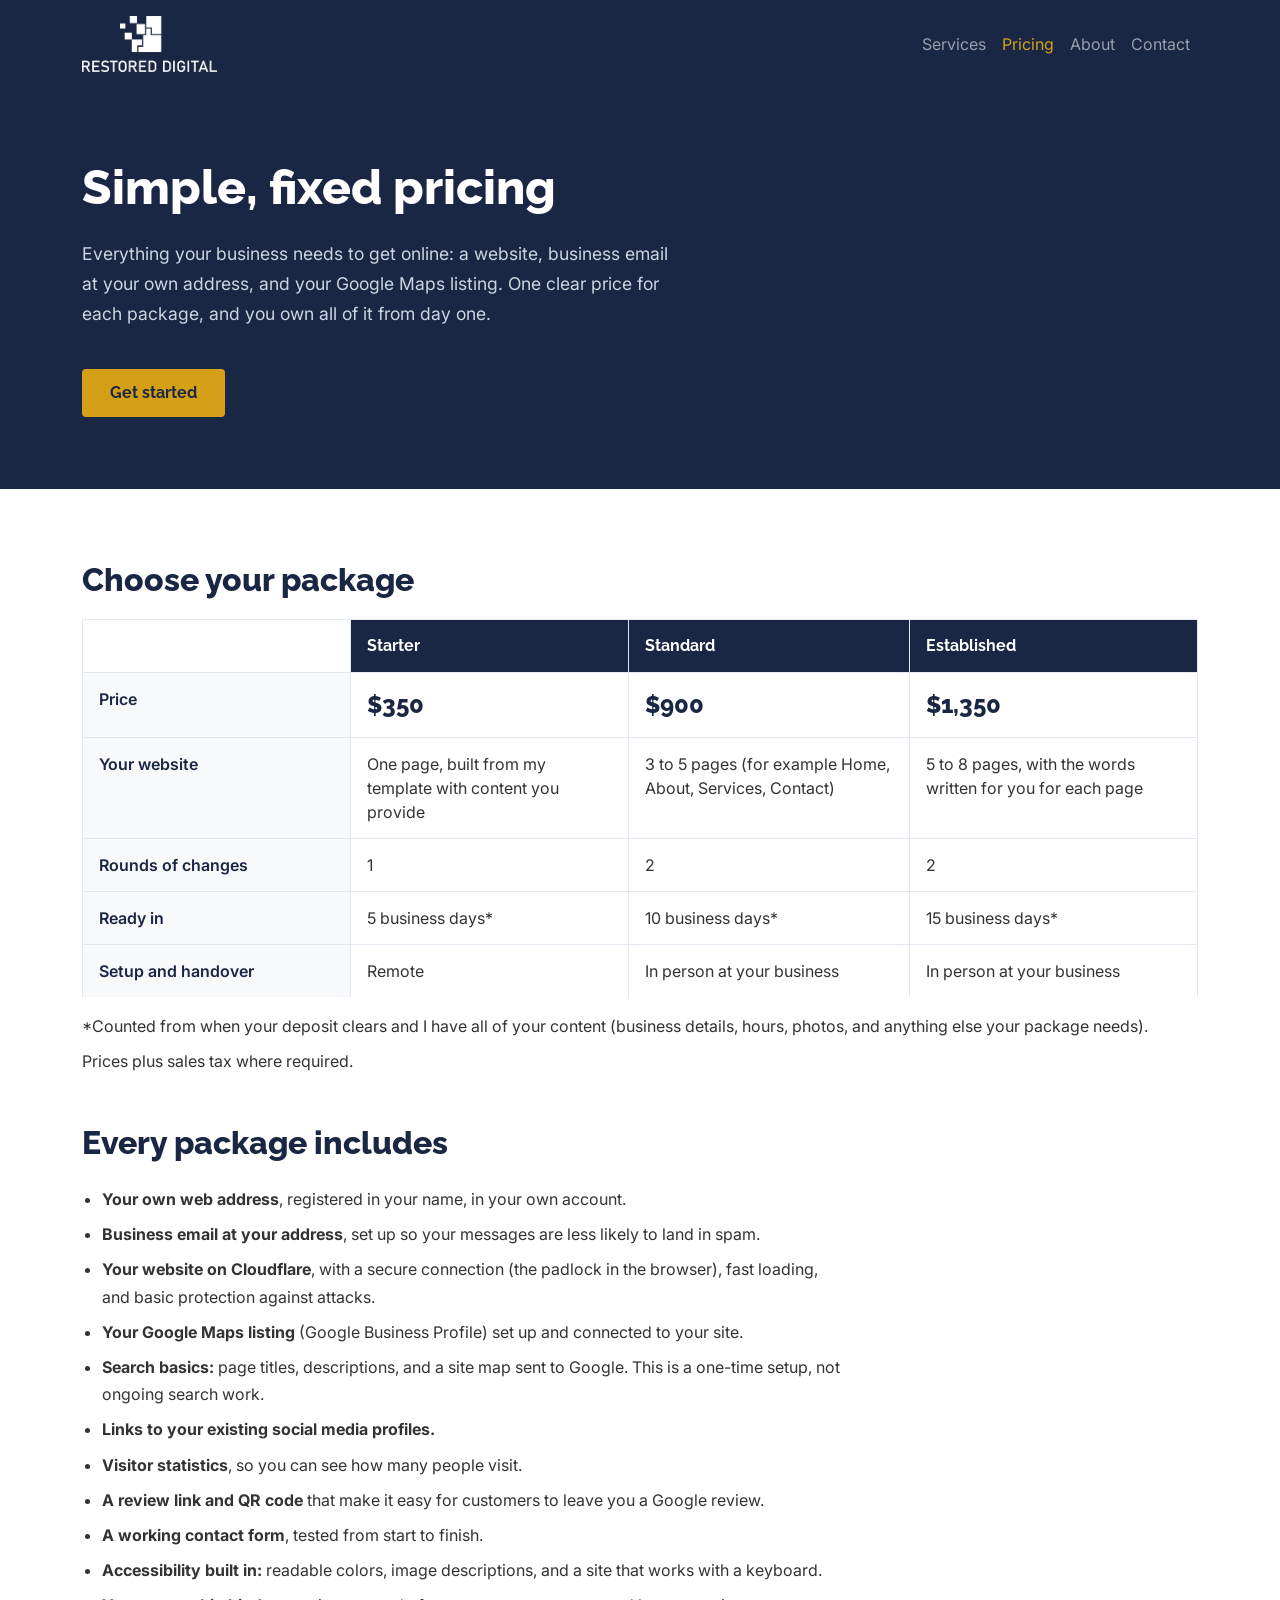
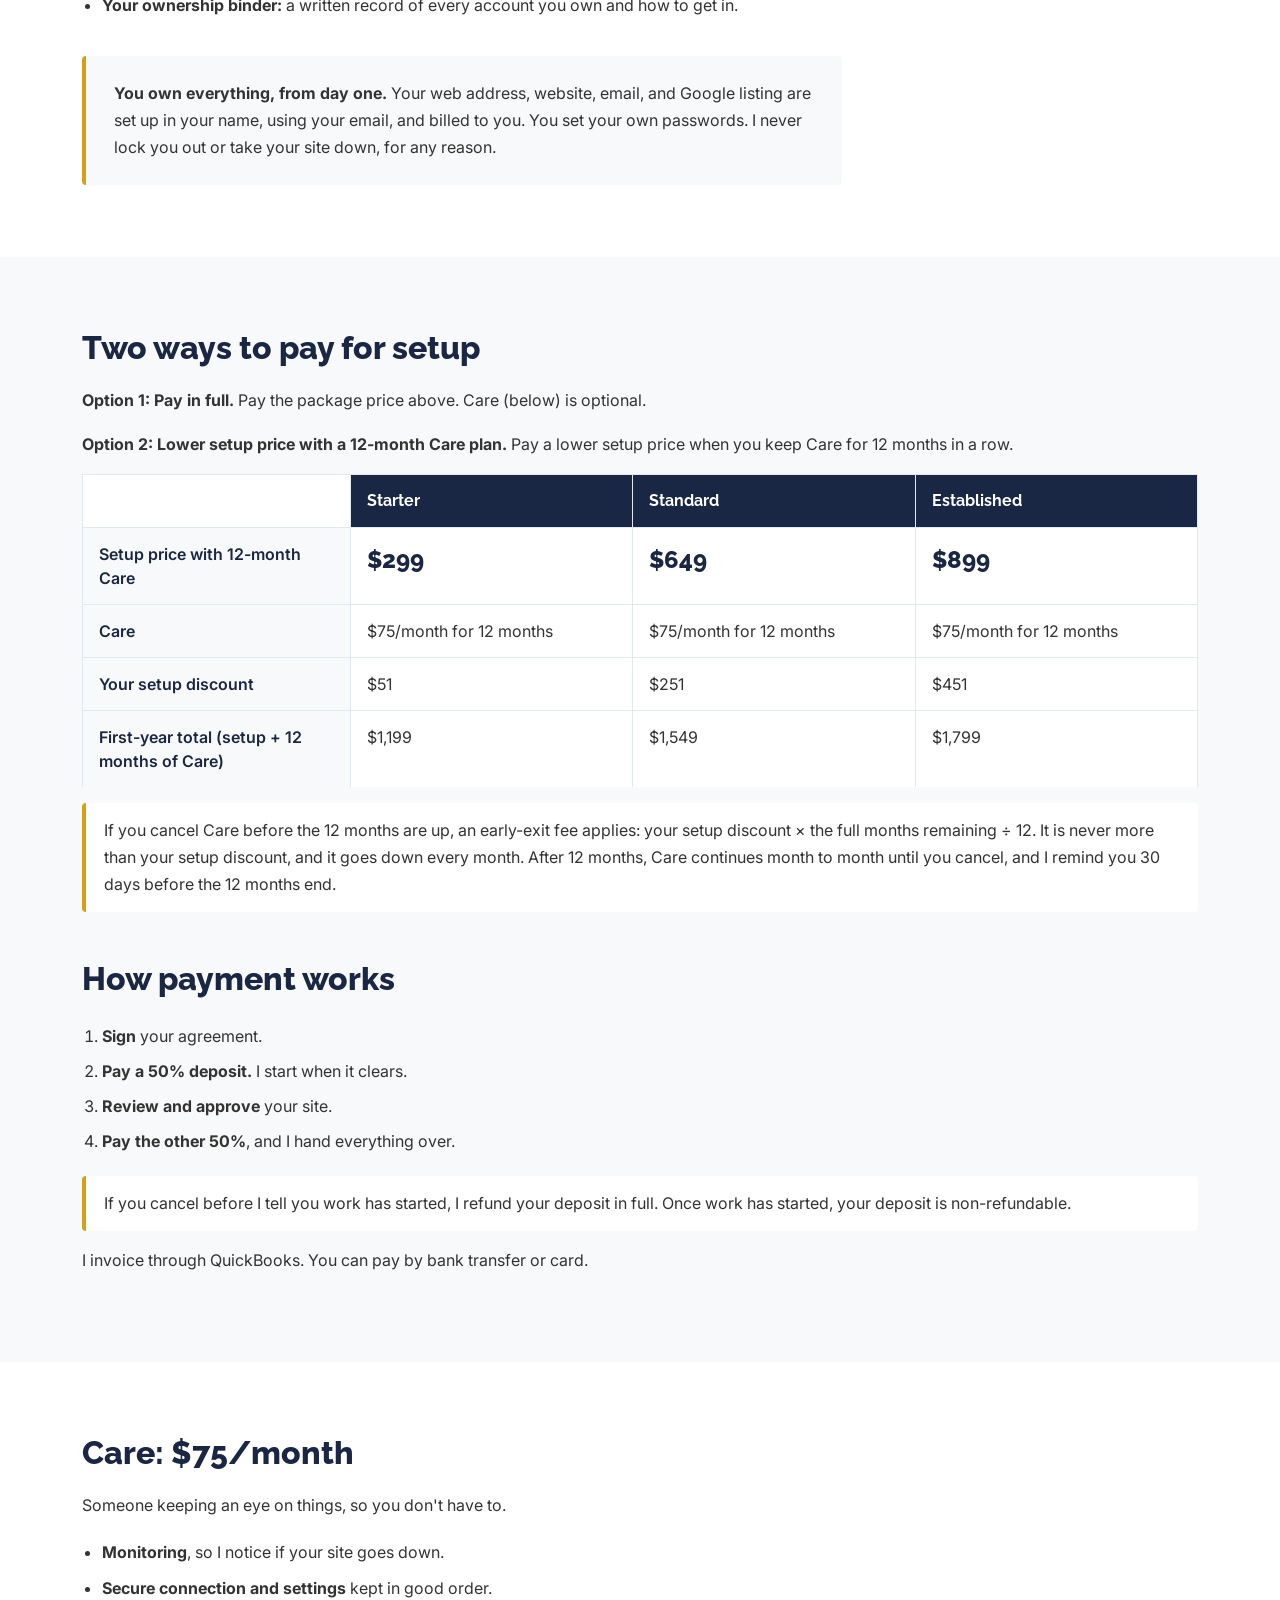
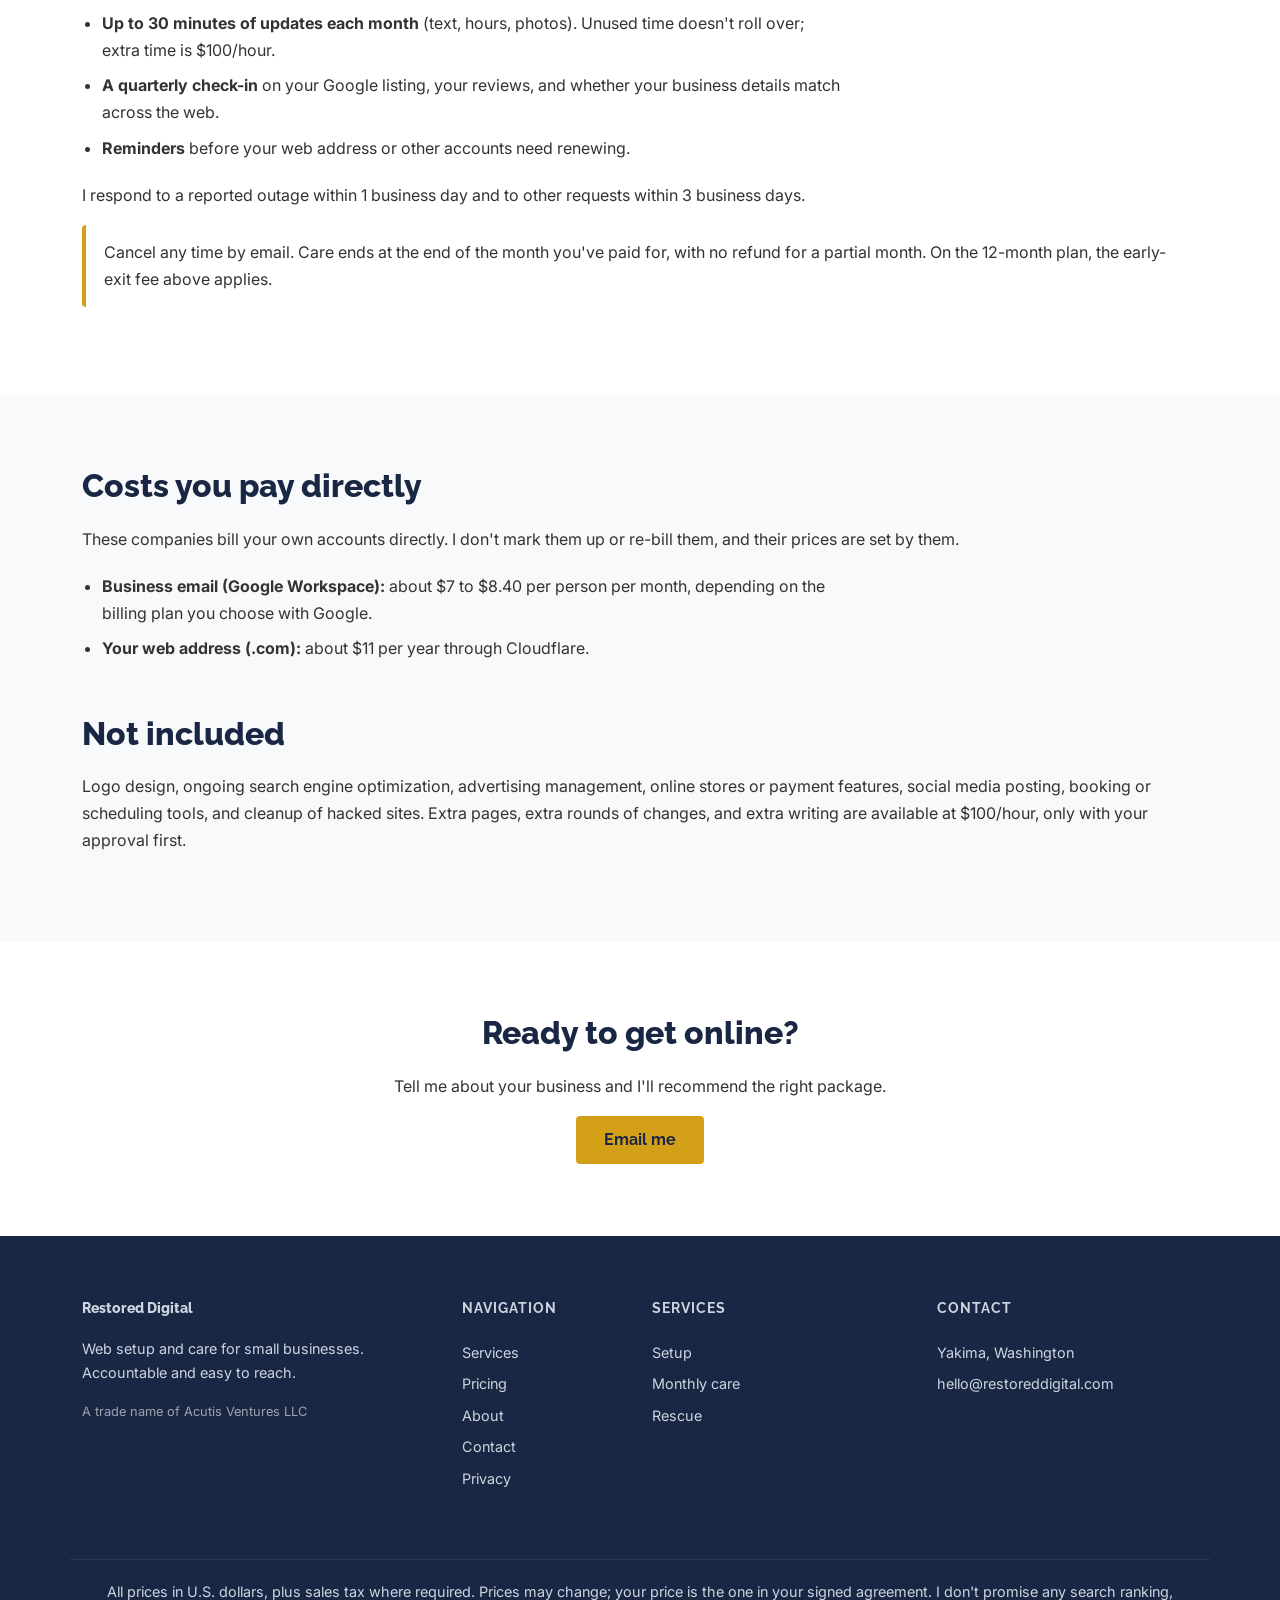
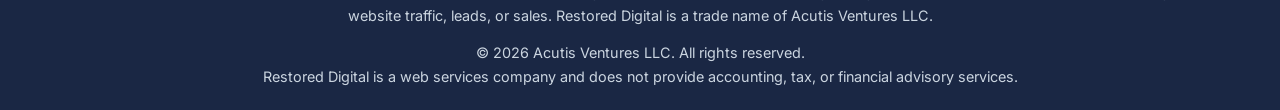
==== pricing.html @ 0b281c99 "Pricing page: change four verbatim disclosures from "we" to "I" Changed at the owner's direction so " ====
<!doctype html>
<!-- GENERATED by scripts/build-pricing.mjs from data/pricing.json. Edit those, not this file. -->
<html lang="en">
  <head>
    <meta charset="utf-8" />
    <meta name="viewport" content="width=device-width, initial-scale=1" />

    <title>Pricing | Restored Digital</title>
    <meta
      name="description"
      content="Fixed prices for small business websites, business email, and Google Maps listings. You own every account from day one. Prices plus sales tax where required."
    />
    <meta name="theme-color" content="#1a2744" />
    <link rel="canonical" href="https://www.restoreddigital.com/pricing.html" />

    <meta property="og:url" content="https://www.restoreddigital.com/pricing.html" />
    <meta property="og:type" content="website" />
    <meta property="og:locale" content="en_US" />
    <meta property="og:site_name" content="Restored Digital" />
    <meta property="og:title" content="Pricing | Restored Digital" />
    <meta
      property="og:description"
      content="Fixed prices for small business websites, business email, and Google Maps listings. You own every account from day one."
    />
    <meta property="og:image" content="https://www.restoreddigital.com/images/og.png" />
    <meta property="og:image:width" content="1200" />
    <meta property="og:image:height" content="630" />
    <meta property="og:image:alt" content="Restored Digital logo" />
    <meta name="twitter:card" content="summary_large_image" />
    <meta name="twitter:title" content="Pricing | Restored Digital" />
    <meta
      name="twitter:description"
      content="Fixed prices for small business websites, business email, and Google Maps listings. You own every account from day one."
    />
    <meta name="twitter:image" content="https://www.restoreddigital.com/images/og.png" />
    <meta name="twitter:image:alt" content="Restored Digital logo" />

    <link rel="icon" href="images/favicon.ico" sizes="any" />
    <link rel="icon" type="image/png" sizes="32x32" href="images/favicon-32.png" />
    <link rel="icon" type="image/png" sizes="192x192" href="images/icon-192.png" />
    <link rel="apple-touch-icon" href="images/apple-touch-icon.png" />
    <link rel="manifest" href="site.webmanifest" />

    <link rel="preconnect" href="https://cdn.jsdelivr.net" crossorigin />
    <link rel="preconnect" href="https://fonts.googleapis.com" />
    <link rel="preconnect" href="https://fonts.gstatic.com" crossorigin />

    <link
      href="https://cdn.jsdelivr.net/npm/bootstrap@5.2.3/dist/css/bootstrap.min.css"
      rel="stylesheet"
      integrity="sha384-rbsA2VBKQhggwzxH7pPCaAqO46MgnOM80zW1RWuH61DGLwZJEdK2Kadq2F9CUG65"
      crossorigin="anonymous"
    />
    <link
      rel="stylesheet"
      href="https://fonts.googleapis.com/css2?family=Inter:wght@400;500;600;700&family=Raleway:wght@600;700;800&display=swap"
    />
    <link rel="stylesheet" href="css/styles.css" />
  </head>

  <body>
    <a class="skip-link" href="#main">Skip to main content</a>

    <nav class="navbar navbar-expand-md navbar-dark" id="navbar">
      <div class="container">
        <a class="navbar-brand" href="/">
          <img src="images/logo.png" alt="Restored Digital" width="135" height="56" />
        </a>
        <button
          class="navbar-toggler"
          type="button"
          data-bs-toggle="collapse"
          data-bs-target="#restoreNavbar"
          aria-controls="restoreNavbar"
          aria-expanded="false"
          aria-label="Toggle navigation"
        >
          <span class="navbar-toggler-icon"></span>
        </button>
        <div class="collapse navbar-collapse" id="restoreNavbar">
          <ul class="navbar-nav ms-auto">
            <li class="nav-item"><a class="nav-link" href="/#services">Services</a></li>
            <li class="nav-item"><a class="nav-link active" href="pricing.html" aria-current="page">Pricing</a></li>
            <li class="nav-item"><a class="nav-link" href="/#about">About</a></li>
            <li class="nav-item"><a class="nav-link" href="/#contact">Contact</a></li>
          </ul>
        </div>
      </div>
    </nav>

    <main id="main">
      <section id="hero" class="page-hero">
        <div class="container">
          <div class="row">
            <div class="col-lg-8">
              <h1>Simple, fixed pricing</h1>
              <p class="hero-sub">
                Everything your business needs to get online: a website, business email at your own address, and your Google Maps listing. One clear price for each package, and you own all of it from day one.
              </p>
              <a href="mailto:hello@restoreddigital.com" class="btn btn-gold">Get started</a>
            </div>
          </div>
        </div>
      </section>

      <section class="price-section" id="packages">
        <div class="container">
          <h2>Choose your package</h2>
          
<div class="table-responsive">
  <table class="price-table">
    <caption class="visually-hidden">Package prices and what each package includes</caption>
    <thead><tr><td></td><th scope="col">Starter</th><th scope="col">Standard</th><th scope="col">Established</th></tr></thead>
    <tbody>
      <tr><th scope="row">Price</th><td><strong class="price-figure">$350</strong></td><td><strong class="price-figure">$900</strong></td><td><strong class="price-figure">$1,350</strong></td></tr>
      <tr><th scope="row">Your website</th><td>One page, built from my template with content you provide</td><td>3 to 5 pages (for example Home, About, Services, Contact)</td><td>5 to 8 pages, with the words written for you for each page</td></tr>
      <tr><th scope="row">Rounds of changes</th><td>1</td><td>2</td><td>2</td></tr>
      <tr><th scope="row">Ready in</th><td>5 business days*</td><td>10 business days*</td><td>15 business days*</td></tr>
      <tr><th scope="row">Setup and handover</th><td>Remote</td><td>In person at your business</td><td>In person at your business</td></tr>
    </tbody>
  </table>
</div>
<p class="price-note">*Counted from when your deposit clears and I have all of your content (business details, hours, photos, and anything else your package needs).</p>
<p class="price-note">Prices plus sales tax where required.</p>

          <h2 class="mt-5">Every package includes</h2>
          <ul class="include-list">
            <li><strong>Your own web address</strong>, registered in your name, in your own account.</li>
            <li><strong>Business email at your address</strong>, set up so your messages are less likely to land in spam.</li>
            <li><strong>Your website on Cloudflare</strong>, with a secure connection (the padlock in the browser), fast loading, and basic protection against attacks.</li>
            <li><strong>Your Google Maps listing</strong> (Google Business Profile) set up and connected to your site.</li>
            <li><strong>Search basics:</strong> page titles, descriptions, and a site map sent to Google. This is a one-time setup, not ongoing search work.</li>
            <li><strong>Links to your existing social media profiles.</strong></li>
            <li><strong>Visitor statistics</strong>, so you can see how many people visit.</li>
            <li><strong>A review link and QR code</strong> that make it easy for customers to leave you a Google review.</li>
            <li><strong>A working contact form</strong>, tested from start to finish.</li>
            <li><strong>Accessibility built in:</strong> readable colors, image descriptions, and a site that works with a keyboard.</li>
            <li><strong>Your ownership binder:</strong> a written record of every account you own and how to get in.</li>
          </ul>

          <div class="callout">
            <strong>You own everything, from day one.</strong> Your web address, website, email, and Google listing are set up in your name, using your email, and billed to you. You set your own passwords. I never lock you out or take your site down, for any reason.
          </div>
        </div>
      </section>

      <section class="price-section alt" id="payment">
        <div class="container">
          <h2>Two ways to pay for setup</h2>
          <p><strong>Option 1: Pay in full.</strong> Pay the package price above. Care (below) is optional.</p>
          <p><strong>Option 2: Lower setup price with a 12-month Care plan.</strong> Pay a lower setup price when you keep Care for 12 months in a row.</p>
          
<div class="table-responsive">
  <table class="price-table">
    <caption class="visually-hidden">Setup price with a 12-month Care plan</caption>
    <thead><tr><td></td><th scope="col">Starter</th><th scope="col">Standard</th><th scope="col">Established</th></tr></thead>
    <tbody>
      <tr><th scope="row">Setup price with 12-month Care</th><td><strong class="price-figure">$299</strong></td><td><strong class="price-figure">$649</strong></td><td><strong class="price-figure">$899</strong></td></tr>
      <tr><th scope="row">Care</th><td>$75/month for 12 months</td><td>$75/month for 12 months</td><td>$75/month for 12 months</td></tr>
      <tr><th scope="row">Your setup discount</th><td>$51</td><td>$251</td><td>$451</td></tr>
      <tr><th scope="row">First-year total (setup + 12 months of Care)</th><td>$1,199</td><td>$1,549</td><td>$1,799</td></tr>
    </tbody>
  </table>
</div>
<p class="price-legal">If you cancel Care before the 12 months are up, an early-exit fee applies: your setup discount × the full months remaining ÷ 12. It is never more than your setup discount, and it goes down every month. After 12 months, Care continues month to month until you cancel, and I remind you 30 days before the 12 months end.</p>

          <h2 class="mt-5">How payment works</h2>
          <ol class="steps-list">
            <li><strong>Sign</strong> your agreement.</li>
            <li><strong>Pay a 50% deposit.</strong> I start when it clears.</li>
            <li><strong>Review and approve</strong> your site.</li>
            <li><strong>Pay the other 50%</strong>, and I hand everything over.</li>
          </ol>
          <p class="price-legal">If you cancel before I tell you work has started, I refund your deposit in full. Once work has started, your deposit is non-refundable.</p>
          <p>I invoice through QuickBooks. You can pay by bank transfer or card.</p>
        </div>
      </section>

      <section class="price-section" id="care">
        <div class="container">
          <h2>Care: $75/month</h2>
          <p>Someone keeping an eye on things, so you don't have to.</p>
          <ul class="include-list">
            <li><strong>Monitoring</strong>, so I notice if your site goes down.</li>
            <li><strong>Secure connection and settings</strong> kept in good order.</li>
            <li><strong>Up to 30 minutes of updates each month</strong> (text, hours, photos). Unused time doesn't roll over; extra time is $100/hour.</li>
            <li><strong>A quarterly check-in</strong> on your Google listing, your reviews, and whether your business details match across the web.</li>
            <li><strong>Reminders</strong> before your web address or other accounts need renewing.</li>
          </ul>
          <p>I respond to a reported outage within 1 business day and to other requests within 3 business days.</p>
          <p class="price-legal">Cancel any time by email. Care ends at the end of the month you've paid for, with no refund for a partial month. On the 12-month plan, the early-exit fee above applies.</p>
        </div>
      </section>

      <section class="price-section alt" id="extras">
        <div class="container">
          <h2>Costs you pay directly</h2>
          <p>These companies bill your own accounts directly. I don't mark them up or re-bill them, and their prices are set by them.</p>
          <ul class="include-list">
            <li><strong>Business email (Google Workspace):</strong> about $7 to $8.40 per person per month, depending on the billing plan you choose with Google.</li>
            <li><strong>Your web address (.com):</strong> about $11 per year through Cloudflare.</li>
          </ul>

          <h2 class="mt-5">Not included</h2>
          <p>Logo design, ongoing search engine optimization, advertising management, online stores or payment features, social media posting, booking or scheduling tools, and cleanup of hacked sites. Extra pages, extra rounds of changes, and extra writing are available at $100/hour, only with your approval first.</p>
        </div>
      </section>

      <section class="price-section" id="cta">
        <div class="container text-center">
          <h2>Ready to get online?</h2>
          <p>Tell me about your business and I'll recommend the right package.</p>
          <a href="mailto:hello@restoreddigital.com" class="btn btn-gold">Email me</a>
        </div>
      </section>
    </main>

    <footer id="footer">
      <div class="container">
        <div class="row">
          <div class="col-lg-4 mb-4">
            <p class="footer-brand">Restored Digital</p>
            <p>Web setup and care for small businesses. Accountable and easy to reach.</p>
            <p class="footer-legal">A trade name of Acutis Ventures LLC</p>
          </div>
          <div class="col-lg-2 col-md-4 mb-4">
            <p class="footer-heading">Navigation</p>
            <ul class="footer-list">
              <li><a href="/#services">Services</a></li>
              <li><a href="pricing.html">Pricing</a></li>
              <li><a href="/#about">About</a></li>
              <li><a href="/#contact">Contact</a></li>
              <li><a href="privacy.html">Privacy</a></li>
            </ul>
          </div>
          <div class="col-lg-3 col-md-4 mb-4">
            <p class="footer-heading">Services</p>
            <ul class="footer-list">
              <li>Setup</li>
              <li>Monthly care</li>
              <li>Rescue</li>
            </ul>
          </div>
          <div class="col-lg-3 col-md-4 mb-4">
            <p class="footer-heading">Contact</p>
            <ul class="footer-list">
              <li>Yakima, Washington</li>
              <li><a href="mailto:hello@restoreddigital.com">hello@restoreddigital.com</a></li>
            </ul>
          </div>
        </div>
        <div class="row footer-bottom">
          <div class="col text-center">
            <p class="price-fineprint">All prices in U.S. dollars, plus sales tax where required. Prices may change; your price is the one in your signed agreement. I don't promise any search ranking, website traffic, leads, or sales. Restored Digital is a trade name of Acutis Ventures LLC.</p>
            <p>&copy; 2026 Acutis Ventures LLC. All rights reserved.</p>
            <p class="footer-disclaimer">
              Restored Digital is a web services company and does not provide accounting, tax, or financial advisory services.
            </p>
          </div>
        </div>
      </div>
    </footer>

    <script
      src="https://cdn.jsdelivr.net/npm/bootstrap@5.2.3/dist/js/bootstrap.bundle.min.js"
      integrity="sha384-kenU1KFdBIe4zVF0s0G1M5b4hcpxyD9F7jL+jjXkk+Q2h455rYXK/7HAuoJl+0I4"
      crossorigin="anonymous"
    ></script>
  </body>
</html>
---- css/styles.css ----
/* ===========================
   Restored Digital - Custom Styles
   Colors: Navy, Blue, Gold, Warm Gray, Off-white
   Fonts: Raleway (headlines), Inter (body)
   =========================== */

:root {
    --navy: #1a2744;
    --gold: #d4a017;
    --gold-hover: #e8c547;
    --gold-text: #8a6508; /* gold for text on light backgrounds, AA contrast */
    --blue: #2c5282;
    --gray: #6b7280;
    --gray-on-dark: #9ca3af; /* gray for text on navy, AA contrast */
    --text: #333333;
    --off-white: #f8f9fa;
    --border: #e2e8f0;
    --field-border: #8a94a6; /* form field edge, 3:1 against white */
    --slate-light: #cbd5e0;
    --footer-line: #2d3748;
}

/* --- Base --- */

body {
    font-family: "Inter", sans-serif;
    color: var(--text);
}

h1, h2, h3, h4, h5 {
    font-family: "Raleway", sans-serif;
}

/* --- Typography --- */

/* --- Layout --- */

/* --- Navbar --- */

#navbar {
    background-color: var(--navy);
    padding: 16px 0;
}

.navbar-brand {
    padding: 0;
}

.navbar-brand img {
    display: block;
    height: 56px;
    width: auto;
}

/* --- Hero --- */

#hero {
    background-color: var(--navy);
    color: white;
    padding: 100px 0;
}

.hero-eyebrow {
    font-family: "Raleway", sans-serif;
    font-weight: 600;
    font-size: 0.9rem;
    letter-spacing: 2px;
    text-transform: uppercase;
    color: var(--gold);
    margin-bottom: 16px;
}

#hero h1 {
    font-size: 3rem;
    font-weight: 800;
    line-height: 1.15;
    margin-bottom: 24px;
    color: white;
}

#hero .hero-sub {
    font-size: 1.1rem;
    line-height: 1.7;
    color: var(--slate-light);
    margin-bottom: 40px;
    max-width: 600px;
}

.btn-gold {
    background-color: var(--gold);
    color: var(--navy);
    font-family: "Raleway", sans-serif;
    font-weight: 700;
    padding: 12px 28px;
    border: none;
    border-radius: 4px;
}

.btn-gold:hover {
    background-color: var(--gold-hover);
    color: var(--navy);
}

/* --- Problem --- */

#problem {
    background-color: var(--off-white);
    padding: 80px 0;
}

#problem h2 {
    font-size: 2.2rem;
    font-weight: 800;
    color: var(--navy);
    margin-bottom: 16px;
}

.section-sub {
    font-size: 1.05rem;
    color: var(--gray);
    line-height: 1.7;
    margin-bottom: 0;
}

.problem-list {
    list-style: none;
    padding: 0;
    margin: 32px 0 24px 0;
}

.problem-list li {
    background: white;
    border-left: 4px solid var(--gold);
    border-radius: 4px;
    padding: 20px 24px;
    margin-bottom: 16px;
    color: var(--text);
    font-size: 1.05rem;
    line-height: 1.6;
}

.problem-close {
    font-family: "Raleway", sans-serif;
    font-weight: 700;
    font-size: 1.2rem;
    color: var(--navy);
    margin-bottom: 0;
}

/* --- Services --- */
#services {
    background-color: white;
    padding: 80px 0;
}

#services h2 {
    font-size: 2.2rem;
    font-weight: 800;
    color: var(--navy);
    margin-bottom: 16px;
}

.service-card {
    background: var(--off-white);
    border: 1px solid var(--border);
    border-radius: 8px;
    padding: 36px 28px;
    height: 100%;
    display: flex;
    flex-direction: column;
}

.service-card h3 {
    font-family: "Raleway", sans-serif;
    font-weight: 700;
    font-size: 1.5rem;
    color: var(--navy);
    margin-bottom: 16px;
}

.service-statements {
    max-width: 760px;
    margin: 48px auto 0 auto;
}

.service-statements p {
    color: var(--gray);
    line-height: 1.7;
    margin-bottom: 12px;
}

.service-statements strong {
    color: var(--navy);
}

.service-card p {
    color: var(--gray);
    font-size: 0.95rem;
    line-height: 1.6;
    margin-bottom: 20px;
}

.service-list {
    list-style: none;
    padding: 0;
    margin: 0;
    font-size: 0.9rem;
    color: var(--gray);
    margin-top: 0;
}

.service-list li {
    padding: 6px 0;
    border-bottom: 1px solid var(--border);
}

.service-list li:last-child {
    border-bottom: none;
}
/* --- About --- */
#about {
    background-color: white;
    padding: 80px 0;
}

#about h2 {
    font-size: 2.2rem;
    font-weight: 800;
    color: var(--navy);
    margin-bottom: 24px;
}

#about p {
    color: var(--gray);
    line-height: 1.8;
    margin-bottom: 16px;
}

.stat-number {
    font-family: "Raleway", sans-serif;
    font-weight: 800;
    font-size: 1.1rem;
    color: var(--navy);
}

.about-photo {
    display: block;
    max-width: 320px;
    border-radius: 8px;
    margin-bottom: 24px;
}

.about-card {
    background: var(--off-white);
    border-left: 4px solid var(--gold);
    border-radius: 4px;
    padding: 36px;
}

.about-card h3 {
    font-family: "Raleway", sans-serif;
    font-size: 1.25rem;
    font-weight: 700;
    color: var(--navy);
    margin-bottom: 20px;
}

.about-list {
    list-style: none;
    padding: 0;
    margin: 0;
}

.about-list li {
    padding: 10px 0;
    border-bottom: 1px solid var(--border);
    color: var(--gray);
    font-size: 0.95rem;
    line-height: 1.5;
    padding-left: 20px;
    position: relative;
}

.about-list li:last-child {
    border-bottom: none;
}

.about-list li::before {
    content: "→";
    color: var(--gold-text);
    font-weight: 700;
    position: absolute;
    left: 0;
}
/* --- Contact --- */
#contact {
    background-color: var(--off-white);
    padding: 80px 0;
}

#contact h2 {
    font-size: 2.2rem;
    font-weight: 800;
    color: var(--navy);
    margin-bottom: 16px;
}


#contact .form-note {
    font-size: 0.85rem;
    color: var(--gray);
    margin: 16px 0 0 0;
}

#contact .form-note a {
    color: var(--blue);
}

.contact-frame {
    display: block;
    width: 100%;
    max-width: 640px;
    height: 1107px;
    margin: 0 auto;
    border: 0;
}

@media (max-width: 575.98px) {
    .contact-frame {
        height: 1350px;
    }
}
/* --- Footer --- */
#footer {
    background-color: var(--navy);
    color: var(--slate-light);
    padding: 60px 0 0 0;
}

.footer-brand {
    font-family: "Raleway", sans-serif;
    font-weight: 800;
    font-size: 1.25rem;
    color: var(--gold);
    margin-bottom: 16px;
}

.footer-heading {
    font-family: "Raleway", sans-serif;
    font-weight: 700;
    color: white;
    margin-bottom: 16px;
    text-transform: uppercase;
    letter-spacing: 1px;
    font-size: 0.8rem;
}

#footer p {
    color: var(--slate-light);
    font-size: 0.9rem;
    line-height: 1.7;
}

.footer-legal {
    color: var(--gray-on-dark) !important;
    font-size: 0.8rem !important;
    margin-top: 8px;
}

.footer-list {
    list-style: none;
    padding: 0;
    margin: 0;
}

.footer-list li {
    padding: 5px 0;
    font-size: 0.9rem;
    color: var(--slate-light);
}

.footer-list a {
    color: var(--slate-light);
    text-decoration: none;
}

.footer-list a:hover {
    color: var(--gold);
}

.footer-bottom {
    border-top: 1px solid var(--footer-line);
    margin-top: 40px;
    padding: 20px 0;
}

.footer-bottom p {
    font-size: 0.8rem;
    color: var(--gray-on-dark);
    margin: 0;
}

.footer-disclaimer {
    font-size: 0.75rem;
    color: var(--gray-on-dark);
    margin-top: 4px;
}
/* --- Privacy page --- */
#privacy {
    background-color: white;
    padding: 80px 0;
}

#privacy h1 {
    font-size: 2.2rem;
    font-weight: 800;
    color: var(--navy);
    margin-bottom: 8px;
}

#privacy h2 {
    font-size: 1.4rem;
    font-weight: 700;
    color: var(--navy);
    margin: 40px 0 12px 0;
}

#privacy p,
#privacy li {
    color: var(--text);
    line-height: 1.7;
}

#privacy .privacy-date {
    color: var(--gray);
    margin-bottom: 0;
}

#privacy a {
    color: var(--blue);
}

/* --- Pricing page --- */
#hero.page-hero {
    padding: 72px 0;
}

.price-section {
    background-color: white;
    padding: 72px 0;
}

.price-section.alt {
    background-color: var(--off-white);
}

.price-section h2 {
    font-size: 2rem;
    font-weight: 800;
    color: var(--navy);
    margin-bottom: 20px;
}

.price-section p,
.price-section li {
    color: var(--text);
    font-size: 1rem;
    line-height: 1.7;
}

.table-responsive {
    margin-bottom: 16px;
}

.price-table {
    width: 100%;
    min-width: 640px;
    border-collapse: collapse;
    background: white;
    font-size: 1rem;
}

.price-table th,
.price-table td {
    border: 1px solid var(--border);
    padding: 14px 16px;
    vertical-align: top;
    text-align: left;
    line-height: 1.5;
    color: var(--text);
}

.price-table thead th {
    background: var(--navy);
    color: white;
    font-family: "Raleway", sans-serif;
    font-weight: 700;
}

.price-table tbody th {
    background: var(--off-white);
    color: var(--navy);
    font-weight: 600;
    width: 24%;
}

.price-figure {
    font-family: "Raleway", sans-serif;
    font-size: 1.5rem;
    font-weight: 800;
    color: var(--navy);
}

.price-note {
    margin-bottom: 8px;
}

.price-legal {
    border-left: 4px solid var(--gold);
    background: white;
    padding: 14px 18px;
    border-radius: 4px;
    margin: 16px 0;
}

.price-section.alt .price-legal {
    background: white;
}

.include-list,
.steps-list {
    padding-left: 1.25rem;
    max-width: 760px;
}

.include-list li,
.steps-list li {
    padding: 4px 0;
}

.callout {
    background: var(--off-white);
    border-left: 4px solid var(--gold);
    border-radius: 4px;
    padding: 24px 28px;
    margin-top: 32px;
    max-width: 760px;
    color: var(--text);
    line-height: 1.7;
}

.footer-bottom p.price-fineprint {
    font-size: 1rem;
    color: var(--slate-light);
    margin-bottom: 12px;
}

.nav-link.active {
    color: var(--gold) !important;
}

/* --- About photo --- */
.about-photo {
    width: 100%;
    height: auto;
}

/* --- Accessibility --- */
.skip-link {
    position: absolute;
    left: 16px;
    top: -60px;
    z-index: 2000;
    background: var(--gold);
    color: var(--navy);
    font-weight: 700;
    padding: 10px 16px;
    border-radius: 4px;
}

.skip-link:focus {
    top: 16px;
}

a:focus-visible,
button:focus-visible,
.btn:focus-visible,
.form-control:focus-visible,
.navbar-toggler:focus-visible {
    outline: 3px solid var(--blue);
    outline-offset: 2px;
}

#navbar a:focus-visible,
#navbar button:focus-visible,
#hero a:focus-visible,
#footer a:focus-visible {
    outline-color: var(--gold);
}

/* --- Utilities --- */
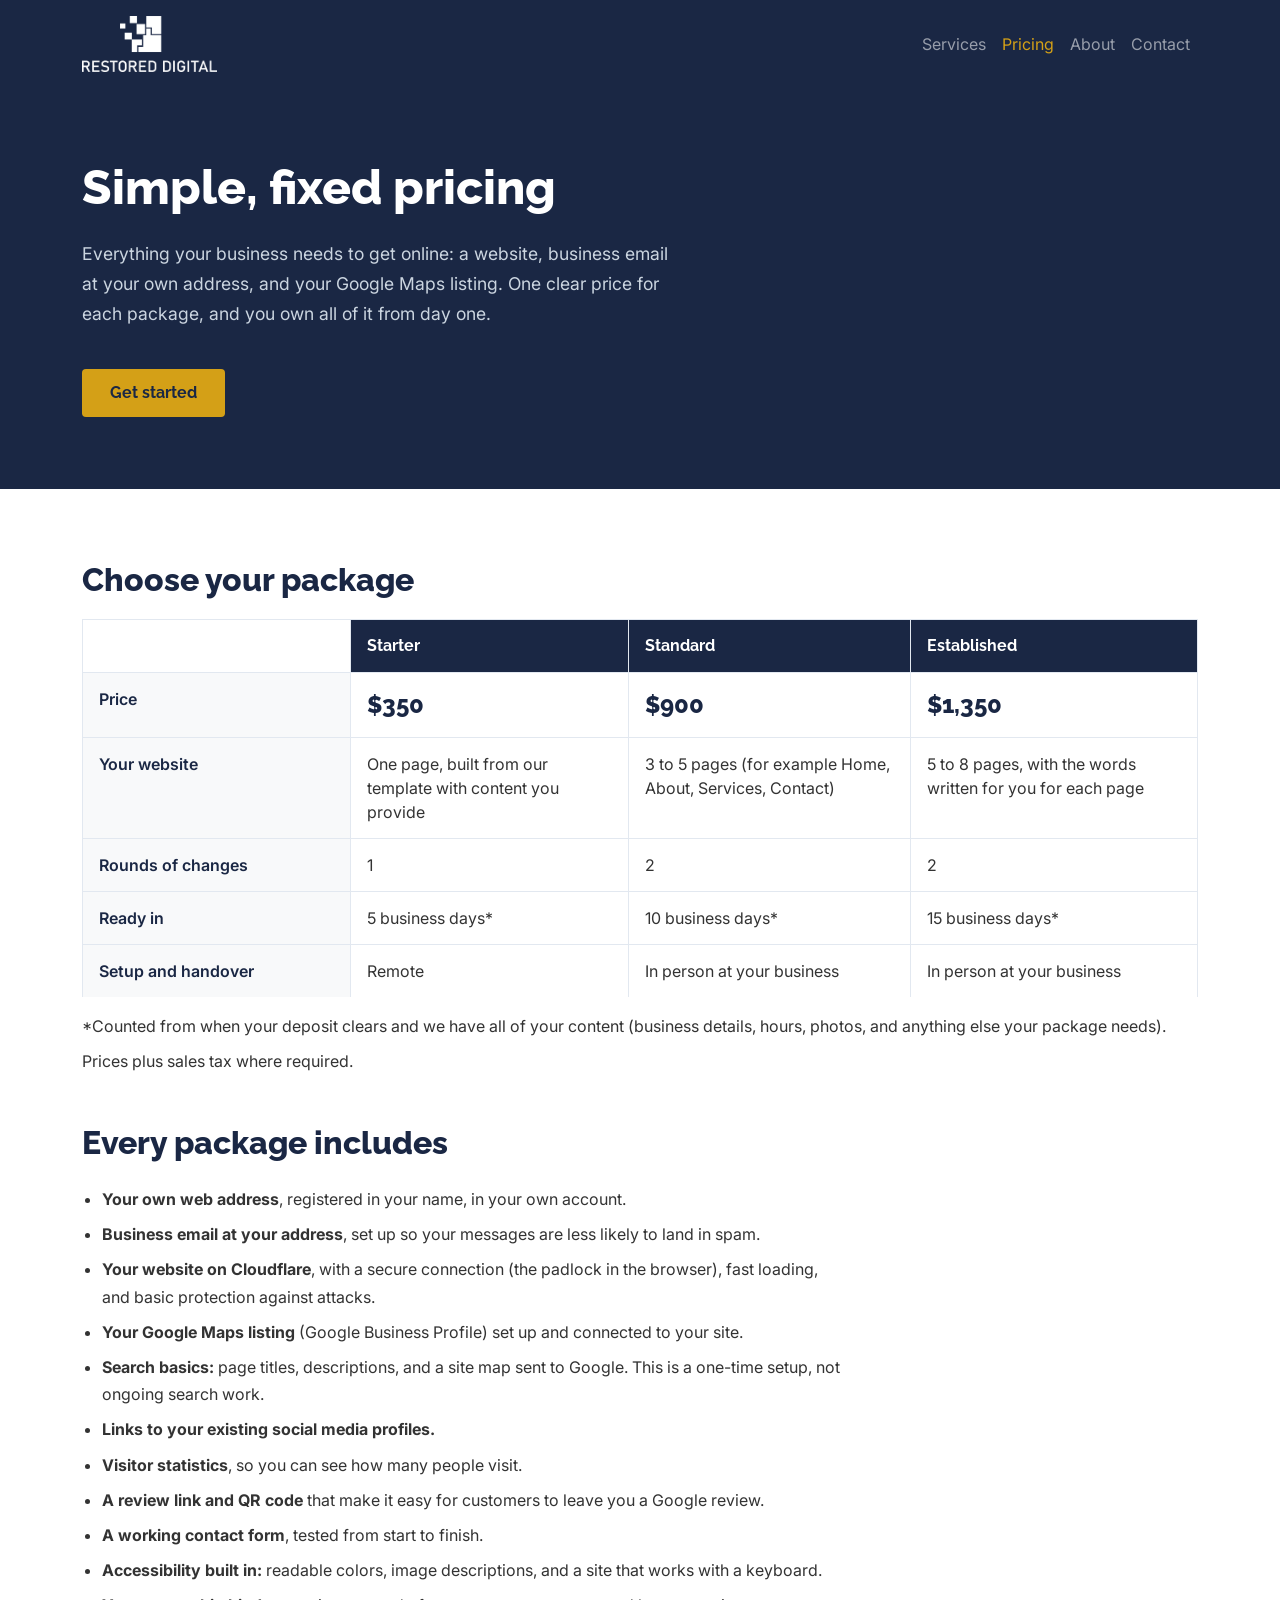
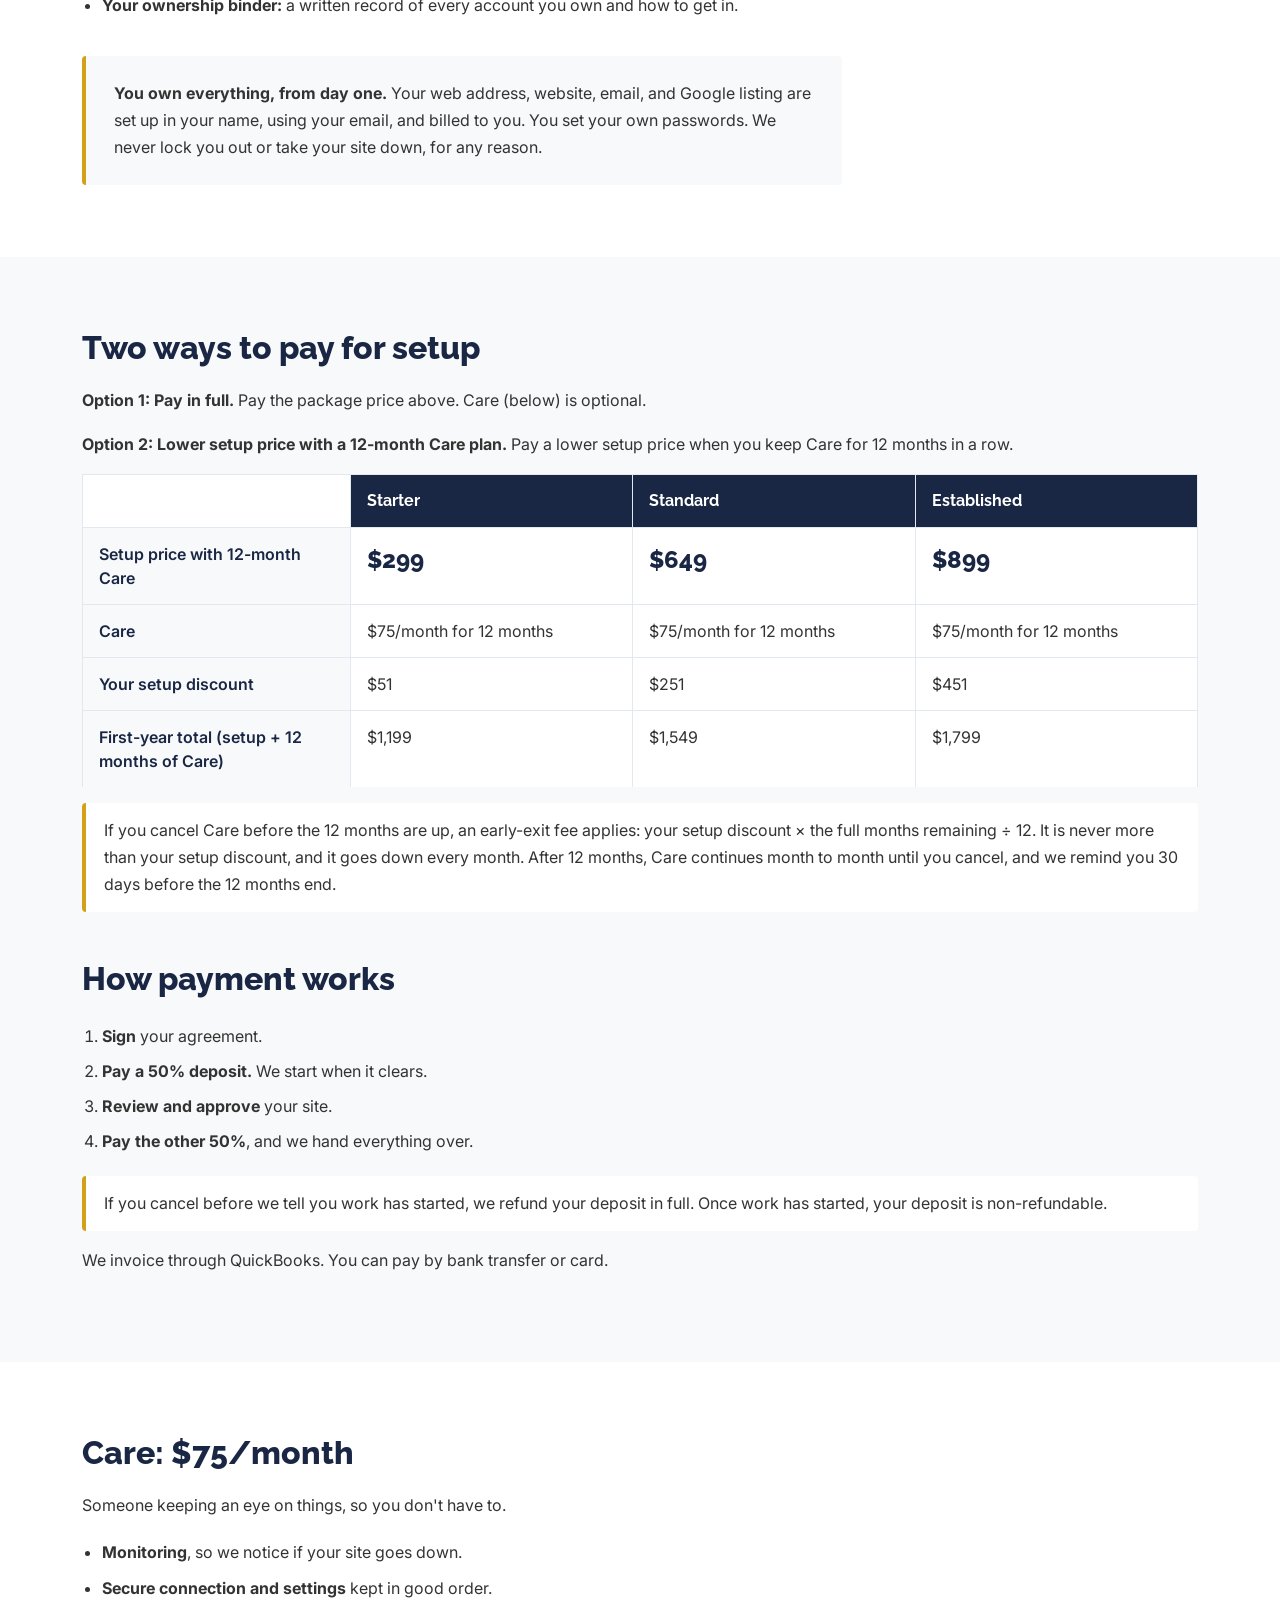
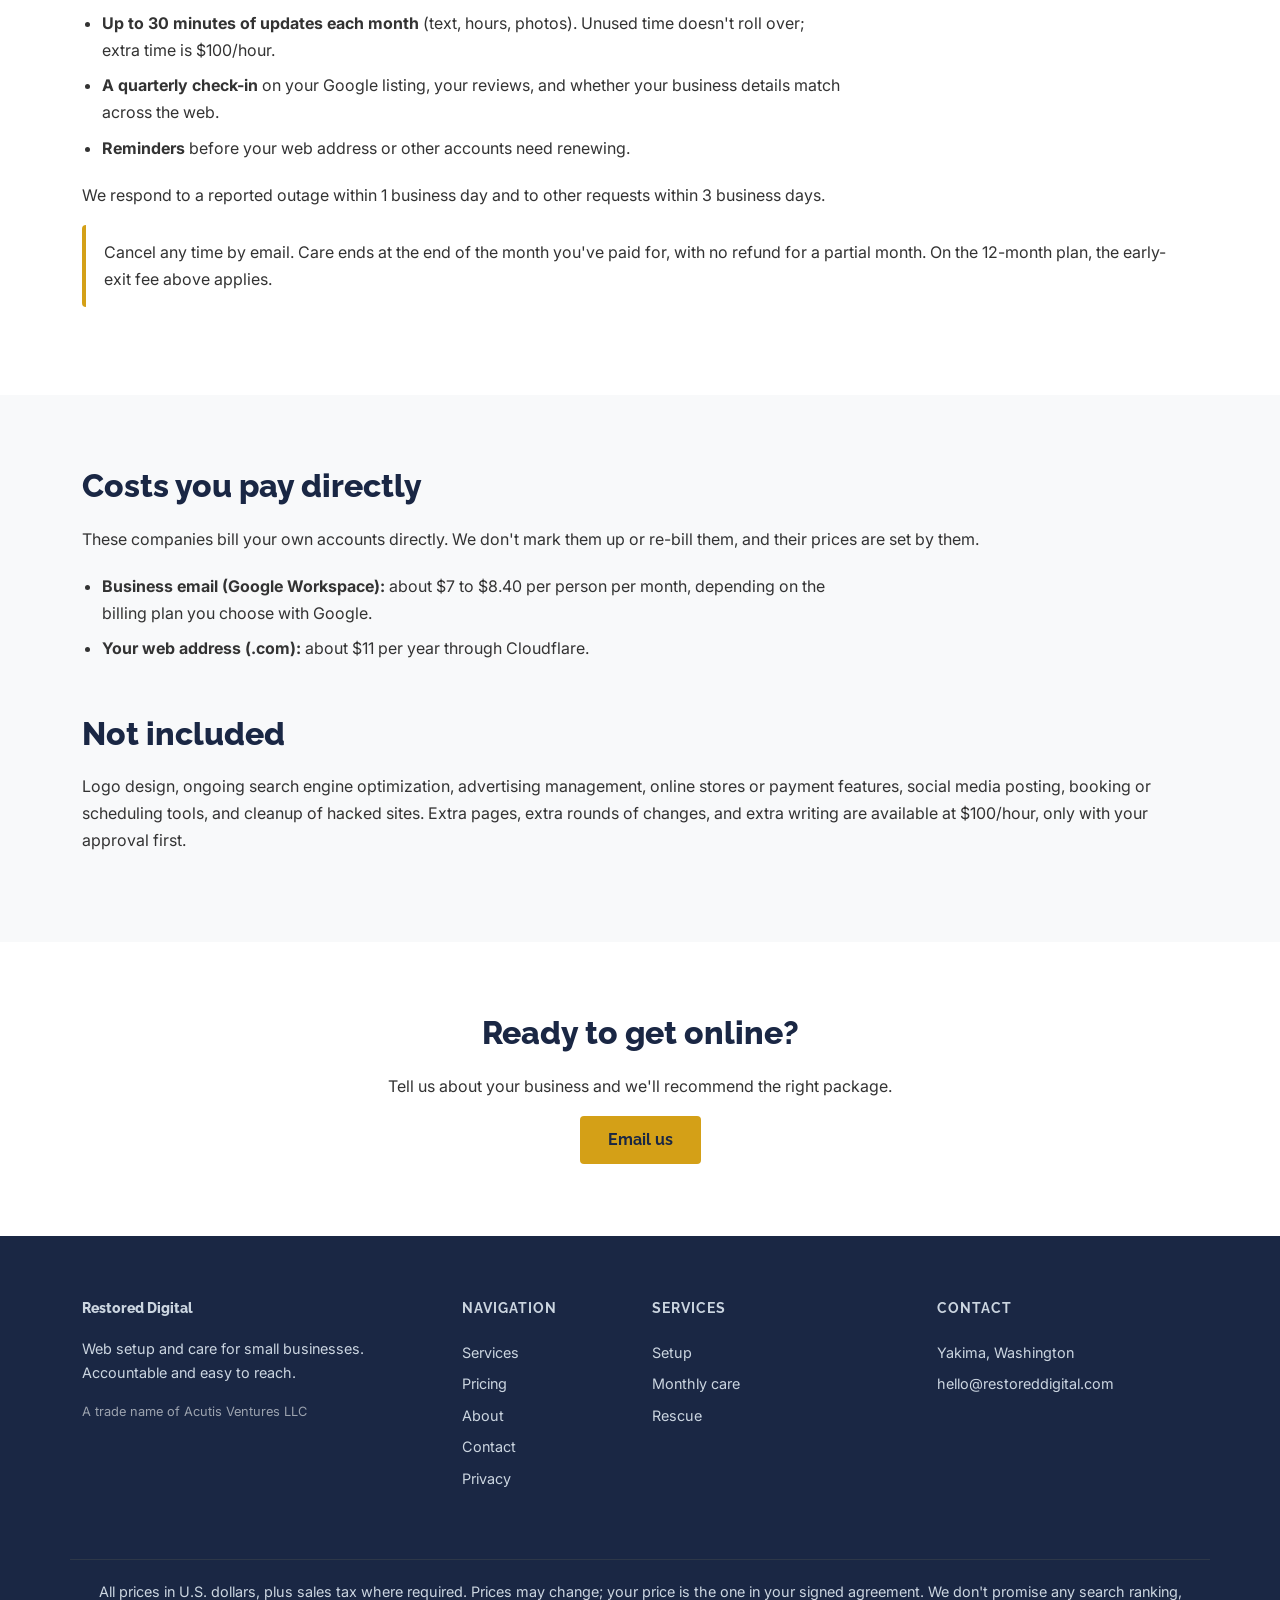
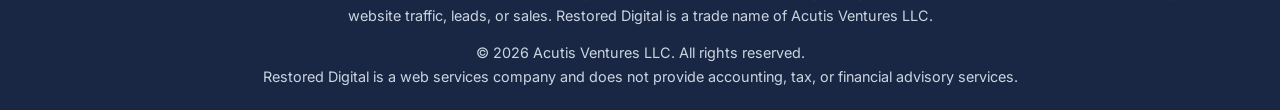
==== commit 297e0fb4: "Pricing page: revert to original "we" wording The MSA and SOW define "we" as Restored Digital (Acuti" ====
--- a/pricing.html
+++ b/pricing.html
@@ -113,14 +113,14 @@
     <thead><tr><td></td><th scope="col">Starter</th><th scope="col">Standard</th><th scope="col">Established</th></tr></thead>
     <tbody>
       <tr><th scope="row">Price</th><td><strong class="price-figure">$350</strong></td><td><strong class="price-figure">$900</strong></td><td><strong class="price-figure">$1,350</strong></td></tr>
-      <tr><th scope="row">Your website</th><td>One page, built from my template with content you provide</td><td>3 to 5 pages (for example Home, About, Services, Contact)</td><td>5 to 8 pages, with the words written for you for each page</td></tr>
+      <tr><th scope="row">Your website</th><td>One page, built from our template with content you provide</td><td>3 to 5 pages (for example Home, About, Services, Contact)</td><td>5 to 8 pages, with the words written for you for each page</td></tr>
       <tr><th scope="row">Rounds of changes</th><td>1</td><td>2</td><td>2</td></tr>
       <tr><th scope="row">Ready in</th><td>5 business days*</td><td>10 business days*</td><td>15 business days*</td></tr>
       <tr><th scope="row">Setup and handover</th><td>Remote</td><td>In person at your business</td><td>In person at your business</td></tr>
     </tbody>
   </table>
 </div>
-<p class="price-note">*Counted from when your deposit clears and I have all of your content (business details, hours, photos, and anything else your package needs).</p>
+<p class="price-note">*Counted from when your deposit clears and we have all of your content (business details, hours, photos, and anything else your package needs).</p>
 <p class="price-note">Prices plus sales tax where required.</p>
 
           <h2 class="mt-5">Every package includes</h2>
@@ -139,7 +139,7 @@
           </ul>
 
           <div class="callout">
-            <strong>You own everything, from day one.</strong> Your web address, website, email, and Google listing are set up in your name, using your email, and billed to you. You set your own passwords. I never lock you out or take your site down, for any reason.
+            <strong>You own everything, from day one.</strong> Your web address, website, email, and Google listing are set up in your name, using your email, and billed to you. You set your own passwords. We never lock you out or take your site down, for any reason.
           </div>
         </div>
       </section>
@@ -162,17 +162,17 @@
     </tbody>
   </table>
 </div>
-<p class="price-legal">If you cancel Care before the 12 months are up, an early-exit fee applies: your setup discount × the full months remaining ÷ 12. It is never more than your setup discount, and it goes down every month. After 12 months, Care continues month to month until you cancel, and I remind you 30 days before the 12 months end.</p>
+<p class="price-legal">If you cancel Care before the 12 months are up, an early-exit fee applies: your setup discount × the full months remaining ÷ 12. It is never more than your setup discount, and it goes down every month. After 12 months, Care continues month to month until you cancel, and we remind you 30 days before the 12 months end.</p>
 
           <h2 class="mt-5">How payment works</h2>
           <ol class="steps-list">
             <li><strong>Sign</strong> your agreement.</li>
-            <li><strong>Pay a 50% deposit.</strong> I start when it clears.</li>
+            <li><strong>Pay a 50% deposit.</strong> We start when it clears.</li>
             <li><strong>Review and approve</strong> your site.</li>
-            <li><strong>Pay the other 50%</strong>, and I hand everything over.</li>
+            <li><strong>Pay the other 50%</strong>, and we hand everything over.</li>
           </ol>
-          <p class="price-legal">If you cancel before I tell you work has started, I refund your deposit in full. Once work has started, your deposit is non-refundable.</p>
-          <p>I invoice through QuickBooks. You can pay by bank transfer or card.</p>
+          <p class="price-legal">If you cancel before we tell you work has started, we refund your deposit in full. Once work has started, your deposit is non-refundable.</p>
+          <p>We invoice through QuickBooks. You can pay by bank transfer or card.</p>
         </div>
       </section>
 
@@ -181,13 +181,13 @@
           <h2>Care: $75/month</h2>
           <p>Someone keeping an eye on things, so you don't have to.</p>
           <ul class="include-list">
-            <li><strong>Monitoring</strong>, so I notice if your site goes down.</li>
+            <li><strong>Monitoring</strong>, so we notice if your site goes down.</li>
             <li><strong>Secure connection and settings</strong> kept in good order.</li>
             <li><strong>Up to 30 minutes of updates each month</strong> (text, hours, photos). Unused time doesn't roll over; extra time is $100/hour.</li>
             <li><strong>A quarterly check-in</strong> on your Google listing, your reviews, and whether your business details match across the web.</li>
             <li><strong>Reminders</strong> before your web address or other accounts need renewing.</li>
           </ul>
-          <p>I respond to a reported outage within 1 business day and to other requests within 3 business days.</p>
+          <p>We respond to a reported outage within 1 business day and to other requests within 3 business days.</p>
           <p class="price-legal">Cancel any time by email. Care ends at the end of the month you've paid for, with no refund for a partial month. On the 12-month plan, the early-exit fee above applies.</p>
         </div>
       </section>
@@ -195,7 +195,7 @@
       <section class="price-section alt" id="extras">
         <div class="container">
           <h2>Costs you pay directly</h2>
-          <p>These companies bill your own accounts directly. I don't mark them up or re-bill them, and their prices are set by them.</p>
+          <p>These companies bill your own accounts directly. We don't mark them up or re-bill them, and their prices are set by them.</p>
           <ul class="include-list">
             <li><strong>Business email (Google Workspace):</strong> about $7 to $8.40 per person per month, depending on the billing plan you choose with Google.</li>
             <li><strong>Your web address (.com):</strong> about $11 per year through Cloudflare.</li>
@@ -209,8 +209,8 @@
       <section class="price-section" id="cta">
         <div class="container text-center">
           <h2>Ready to get online?</h2>
-          <p>Tell me about your business and I'll recommend the right package.</p>
-          <a href="mailto:hello@restoreddigital.com" class="btn btn-gold">Email me</a>
+          <p>Tell us about your business and we'll recommend the right package.</p>
+          <a href="mailto:hello@restoreddigital.com" class="btn btn-gold">Email us</a>
         </div>
       </section>
     </main>
@@ -251,7 +251,7 @@
         </div>
         <div class="row footer-bottom">
           <div class="col text-center">
-            <p class="price-fineprint">All prices in U.S. dollars, plus sales tax where required. Prices may change; your price is the one in your signed agreement. I don't promise any search ranking, website traffic, leads, or sales. Restored Digital is a trade name of Acutis Ventures LLC.</p>
+            <p class="price-fineprint">All prices in U.S. dollars, plus sales tax where required. Prices may change; your price is the one in your signed agreement. We don't promise any search ranking, website traffic, leads, or sales. Restored Digital is a trade name of Acutis Ventures LLC.</p>
             <p>&copy; 2026 Acutis Ventures LLC. All rights reserved.</p>
             <p class="footer-disclaimer">
               Restored Digital is a web services company and does not provide accounting, tax, or financial advisory services.
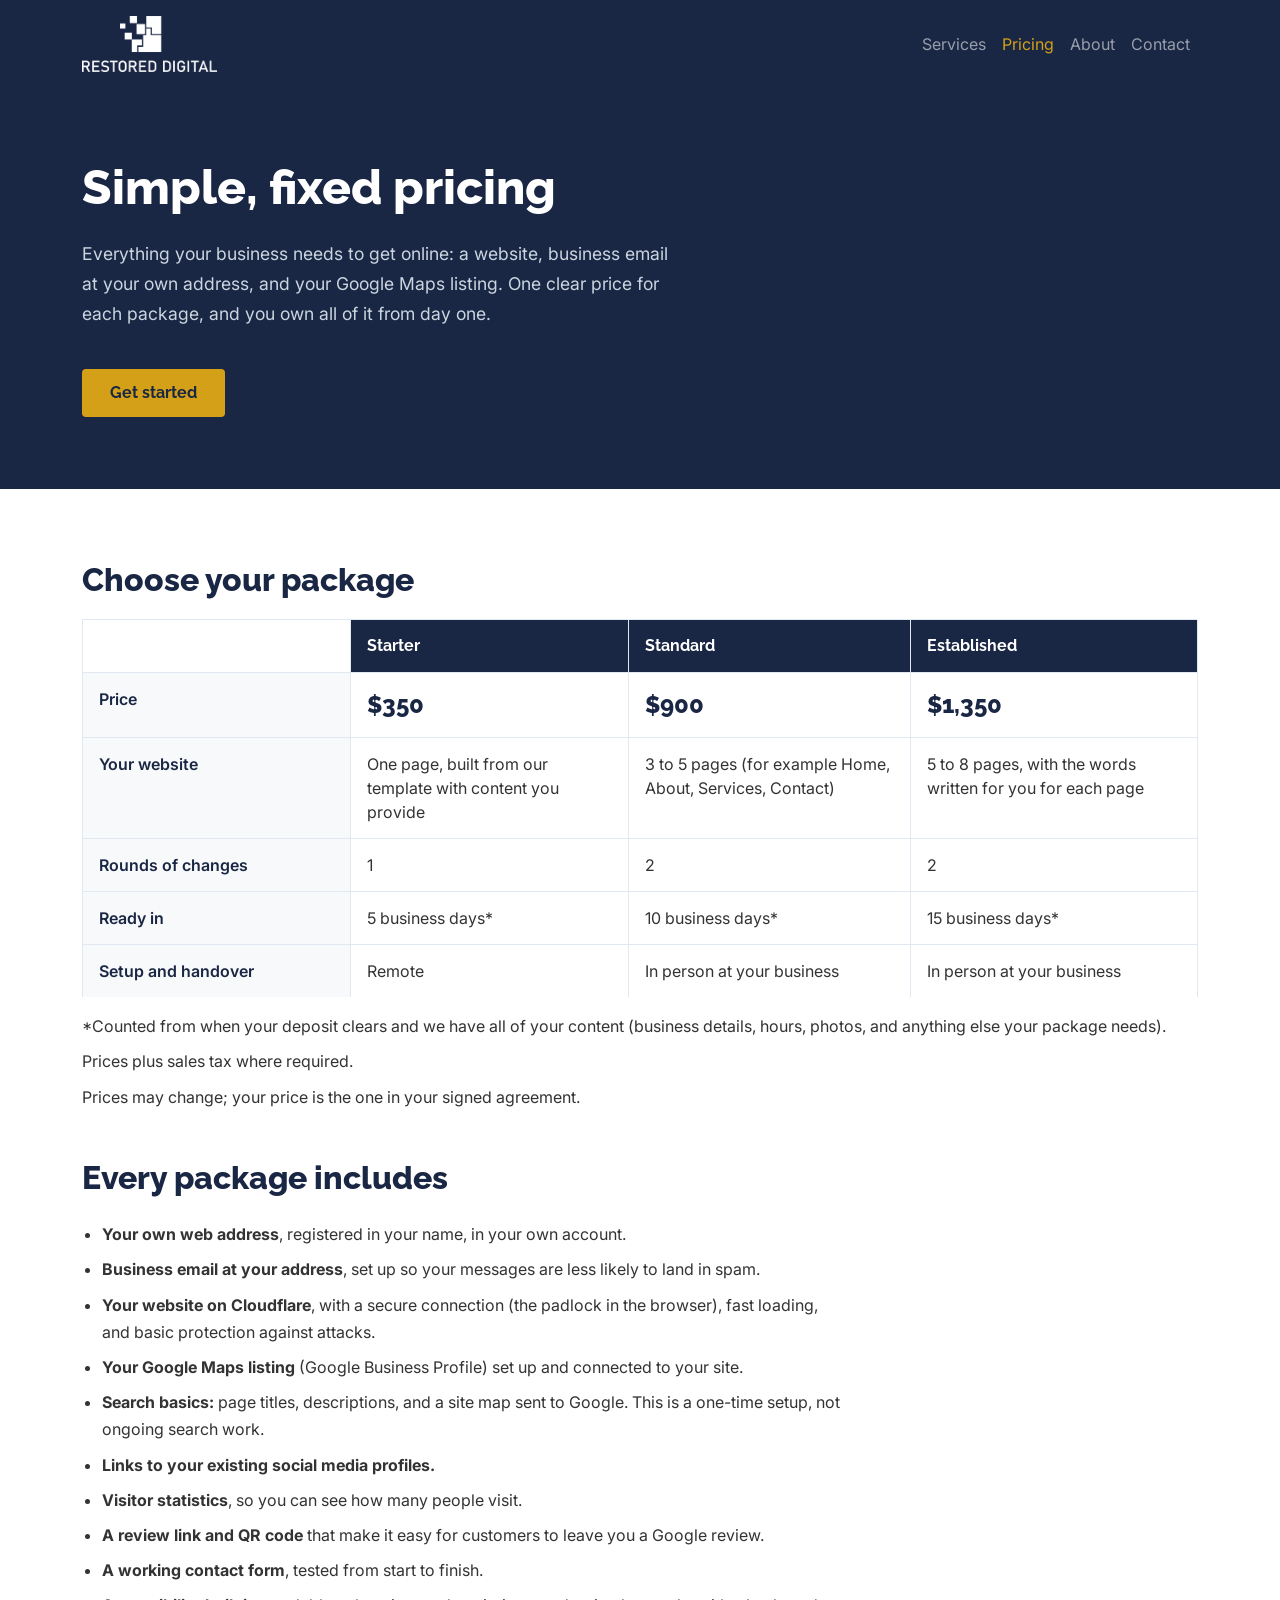
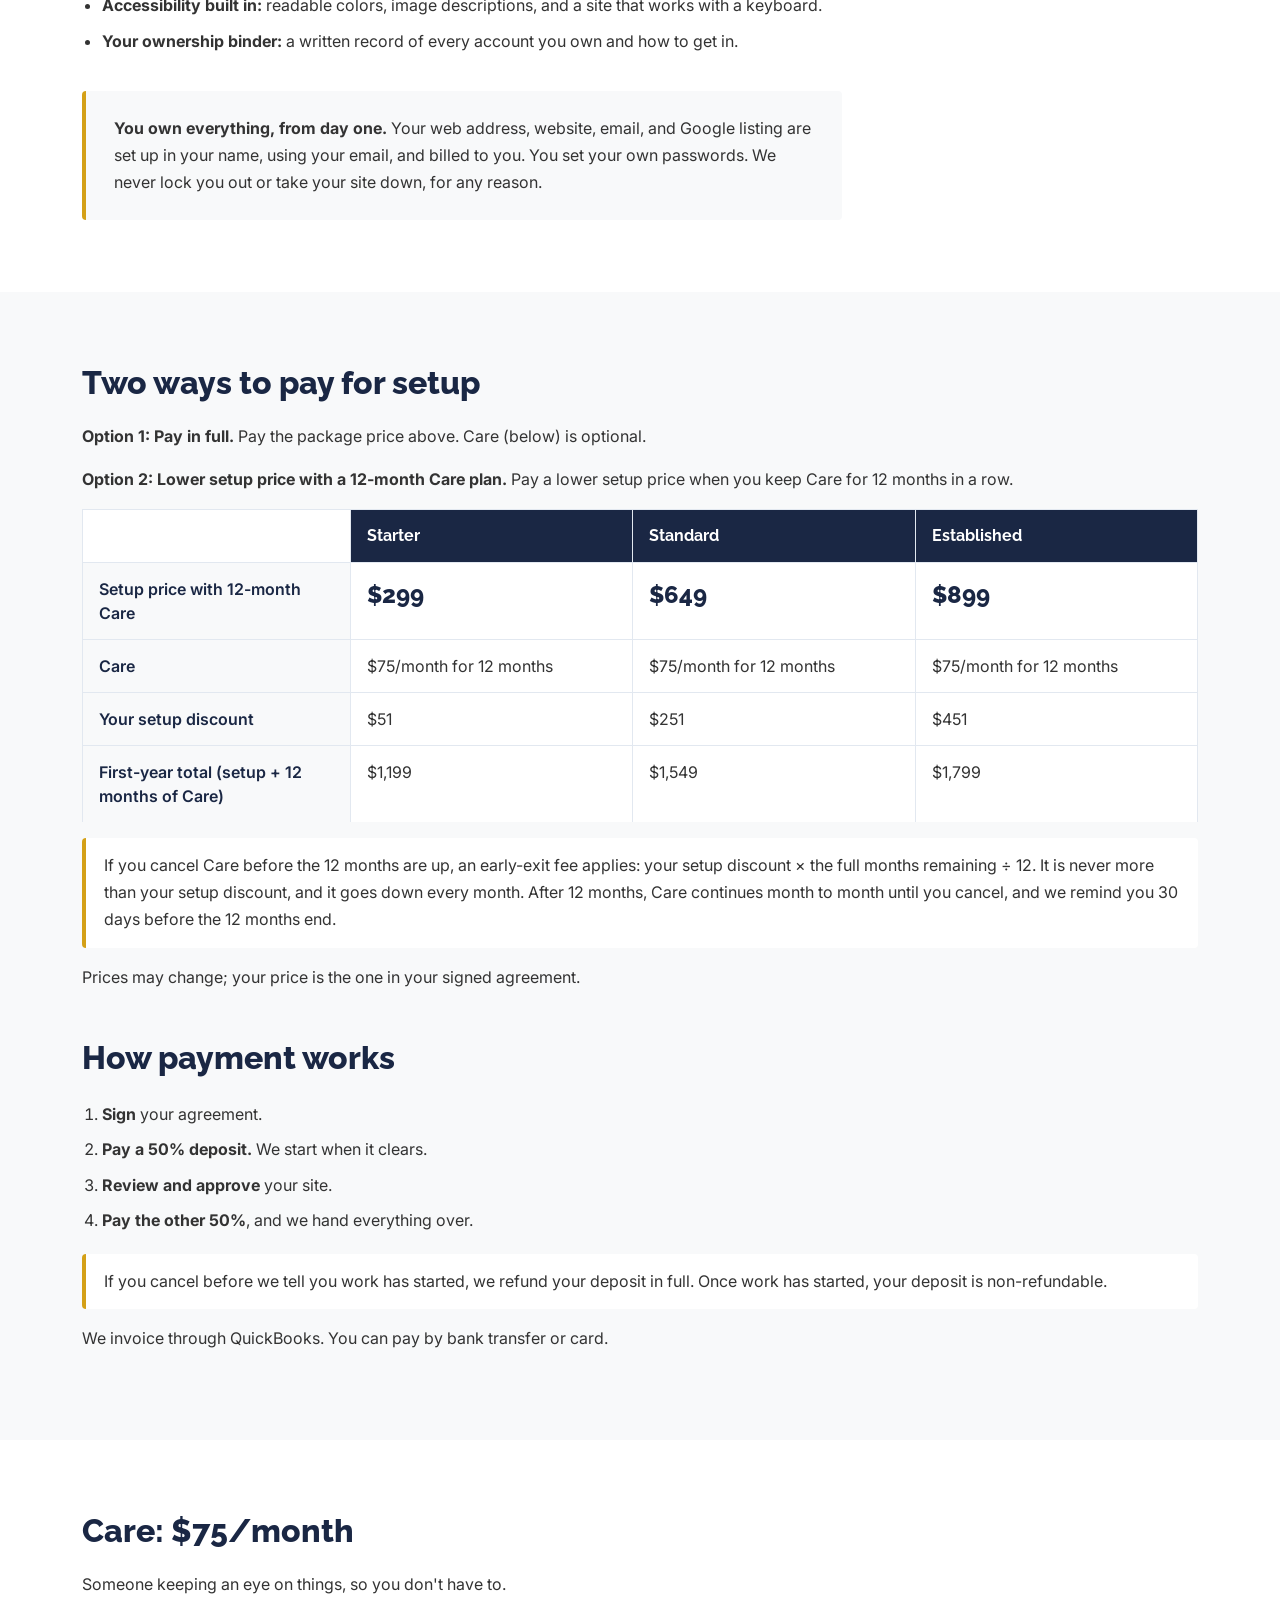
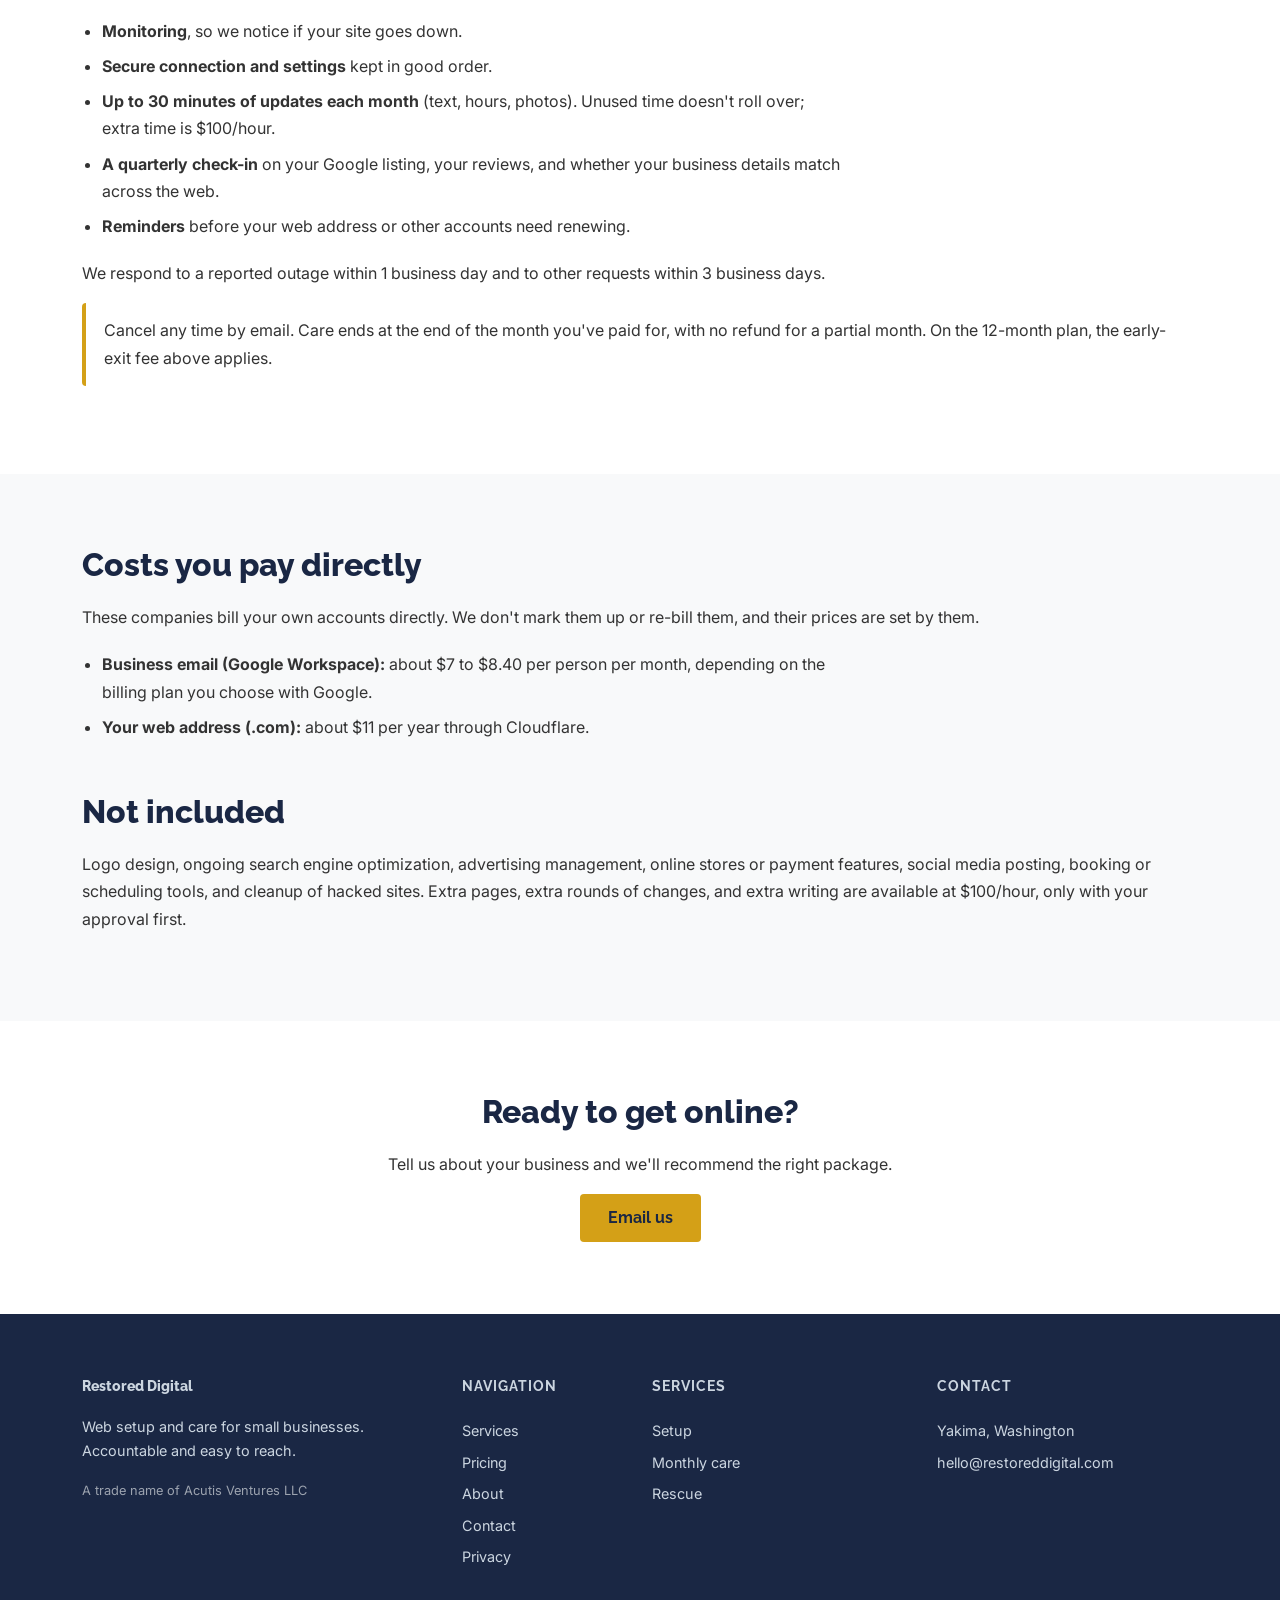
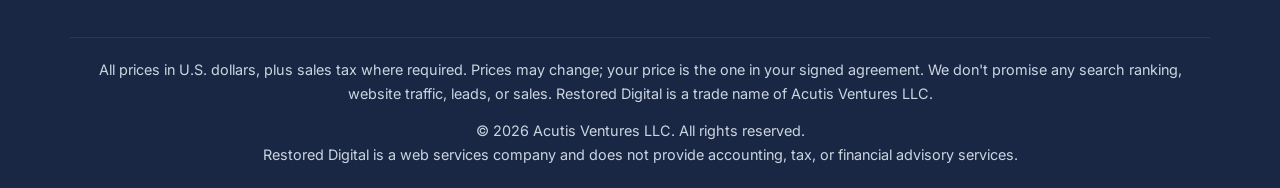
==== commit 758bc007: "Pricing page: show "prices may change" next to the prices Repeats the existing fine-print sentence u" ====
--- a/pricing.html
+++ b/pricing.html
@@ -122,6 +122,7 @@
 </div>
 <p class="price-note">*Counted from when your deposit clears and we have all of your content (business details, hours, photos, and anything else your package needs).</p>
 <p class="price-note">Prices plus sales tax where required.</p>
+<p class="price-note">Prices may change; your price is the one in your signed agreement.</p>
 
           <h2 class="mt-5">Every package includes</h2>
           <ul class="include-list">
@@ -163,6 +164,7 @@
   </table>
 </div>
 <p class="price-legal">If you cancel Care before the 12 months are up, an early-exit fee applies: your setup discount × the full months remaining ÷ 12. It is never more than your setup discount, and it goes down every month. After 12 months, Care continues month to month until you cancel, and we remind you 30 days before the 12 months end.</p>
+<p class="price-note">Prices may change; your price is the one in your signed agreement.</p>
 
           <h2 class="mt-5">How payment works</h2>
           <ol class="steps-list">
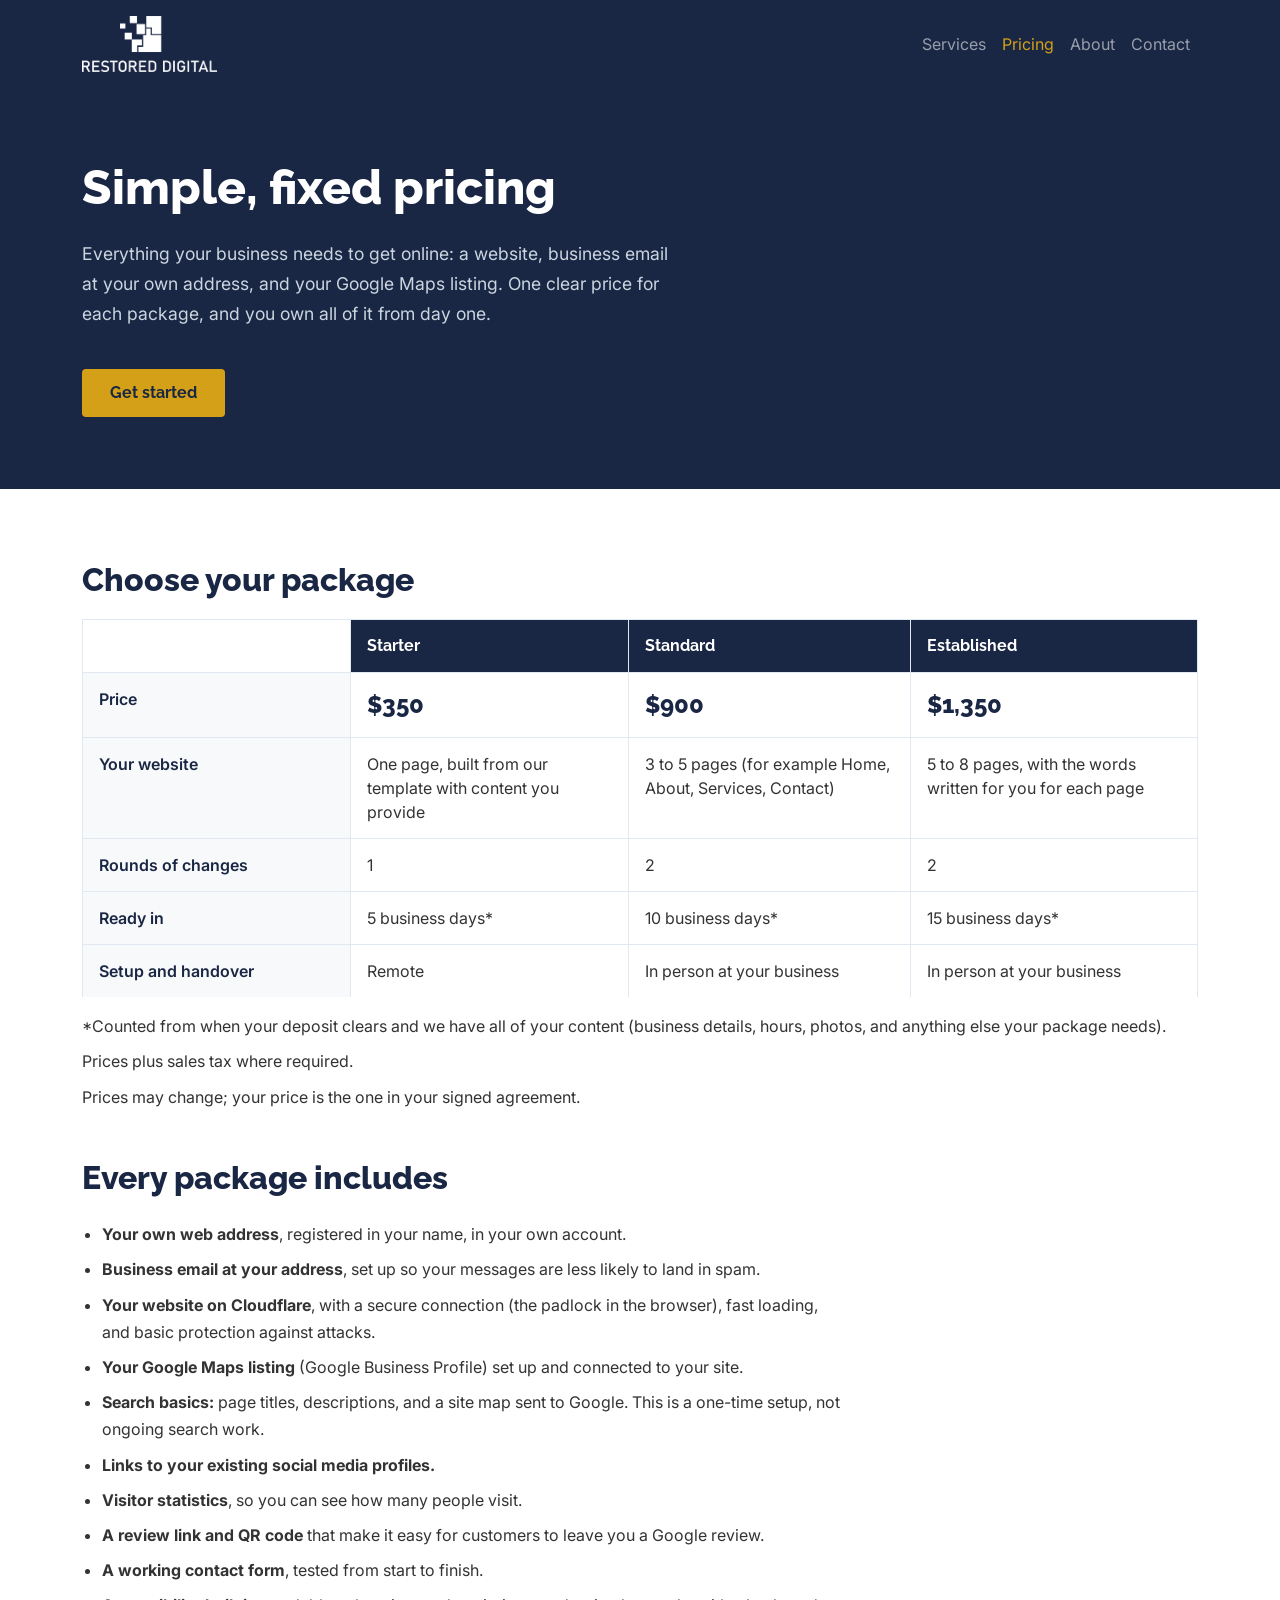
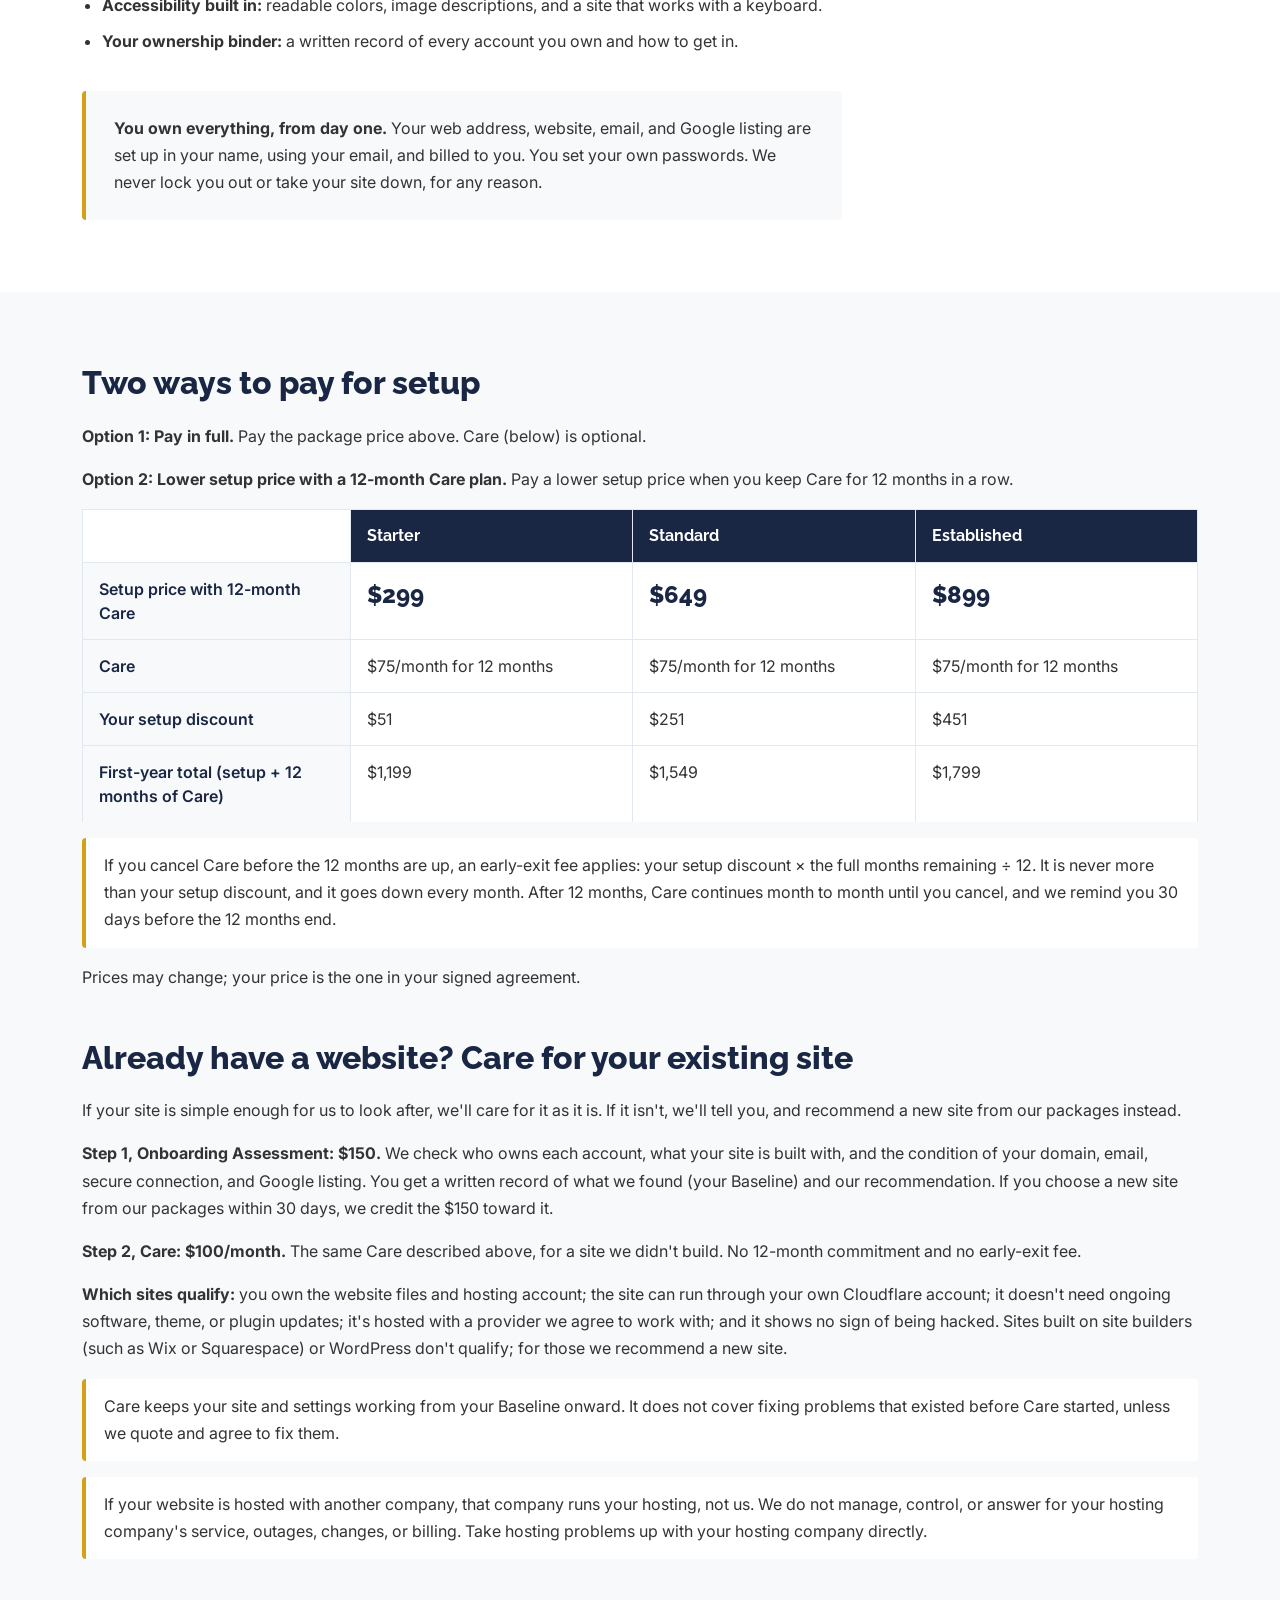
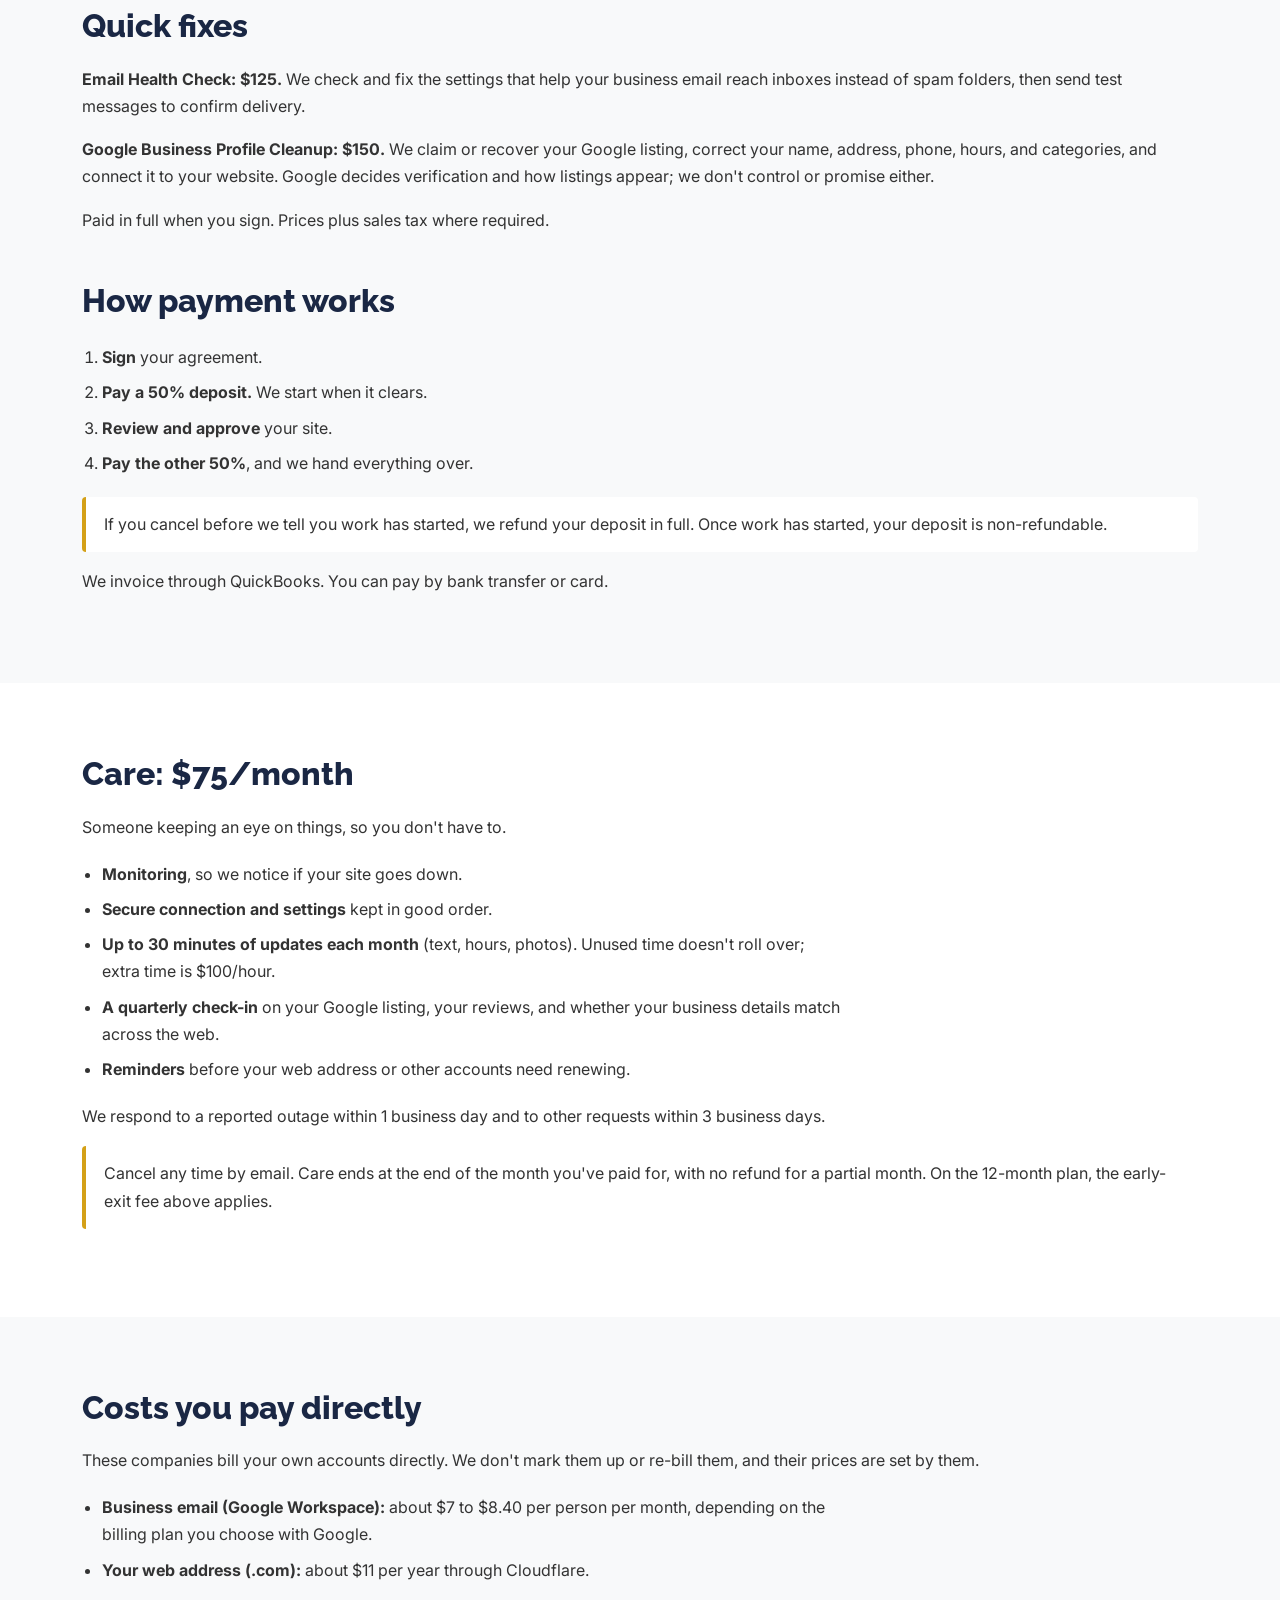
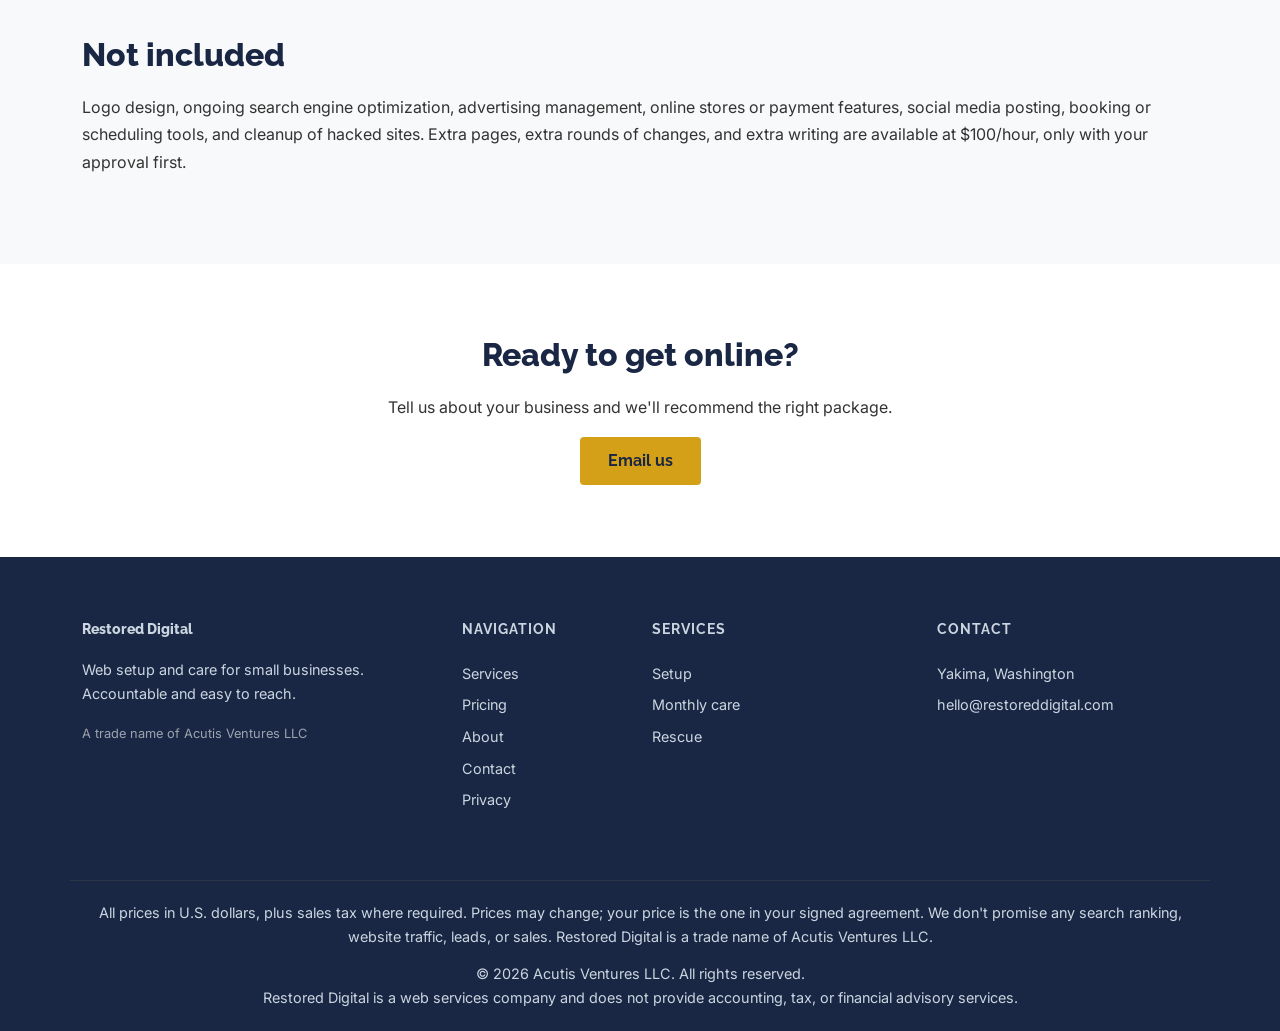
==== commit 8dd5373b: "Add Care for existing sites and Quick fixes to the pricing page From the pricing copy doc, tab "v2 C" ====
--- a/pricing.html
+++ b/pricing.html
@@ -166,6 +166,21 @@
 <p class="price-legal">If you cancel Care before the 12 months are up, an early-exit fee applies: your setup discount × the full months remaining ÷ 12. It is never more than your setup discount, and it goes down every month. After 12 months, Care continues month to month until you cancel, and we remind you 30 days before the 12 months end.</p>
 <p class="price-note">Prices may change; your price is the one in your signed agreement.</p>
 
+          
+<h2 class="mt-5" id="existing-site">Already have a website? Care for your existing site</h2>
+<p>If your site is simple enough for us to look after, we'll care for it as it is. If it isn't, we'll tell you, and recommend a new site from our packages instead.</p>
+<p><strong>Step 1, Onboarding Assessment: $150.</strong> We check who owns each account, what your site is built with, and the condition of your domain, email, secure connection, and Google listing. You get a written record of what we found (your Baseline) and our recommendation. If you choose a new site from our packages within 30 days, we credit the $150 toward it.</p>
+<p><strong>Step 2, Care: $100/month.</strong> The same Care described above, for a site we didn't build. No 12-month commitment and no early-exit fee.</p>
+<p><strong>Which sites qualify:</strong> you own the website files and hosting account; the site can run through your own Cloudflare account; it doesn't need ongoing software, theme, or plugin updates; it's hosted with a provider we agree to work with; and it shows no sign of being hacked. Sites built on site builders (such as Wix or Squarespace) or WordPress don't qualify; for those we recommend a new site.</p>
+<p class="price-legal">Care keeps your site and settings working from your Baseline onward. It does not cover fixing problems that existed before Care started, unless we quote and agree to fix them.</p>
+<p class="price-legal">If your website is hosted with another company, that company runs your hosting, not us. We do not manage, control, or answer for your hosting company's service, outages, changes, or billing. Take hosting problems up with your hosting company directly.</p>
+
+          
+<h2 class="mt-5" id="quick-fixes">Quick fixes</h2>
+<p><strong>Email Health Check: $125.</strong> We check and fix the settings that help your business email reach inboxes instead of spam folders, then send test messages to confirm delivery.</p>
+<p><strong>Google Business Profile Cleanup: $150.</strong> We claim or recover your Google listing, correct your name, address, phone, hours, and categories, and connect it to your website. Google decides verification and how listings appear; we don't control or promise either.</p>
+<p>Paid in full when you sign. Prices plus sales tax where required.</p>
+
           <h2 class="mt-5">How payment works</h2>
           <ol class="steps-list">
             <li><strong>Sign</strong> your agreement.</li>
--- a/css/styles.css
+++ b/css/styles.css
@@ -101,6 +101,20 @@
     color: var(--navy);
 }
 
+.hero-pointer {
+    margin: 28px 0 0 0;
+    font-size: 1rem;
+}
+
+.hero-pointer a {
+    color: var(--slate-light);
+    text-decoration: underline;
+}
+
+.hero-pointer a:hover {
+    color: var(--gold-hover);
+}
+
 /* --- Problem --- */
 
 #problem {
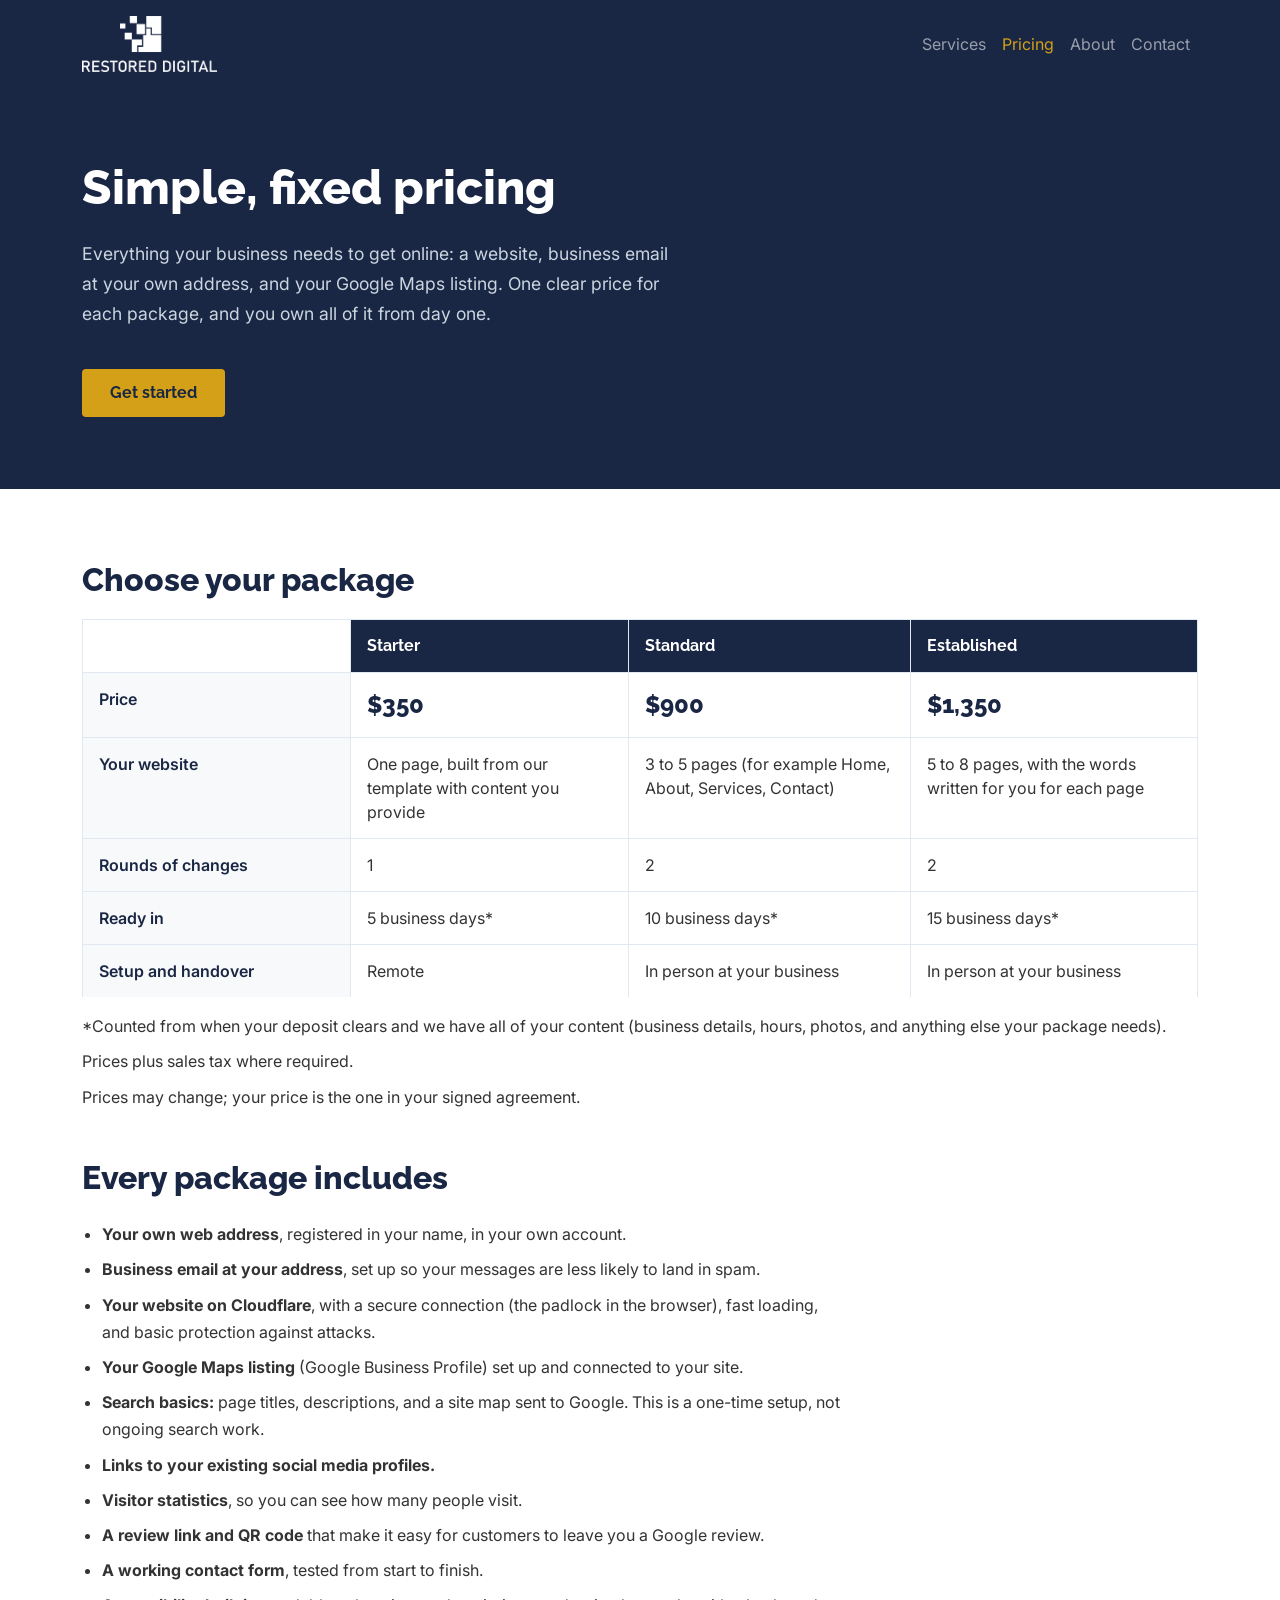
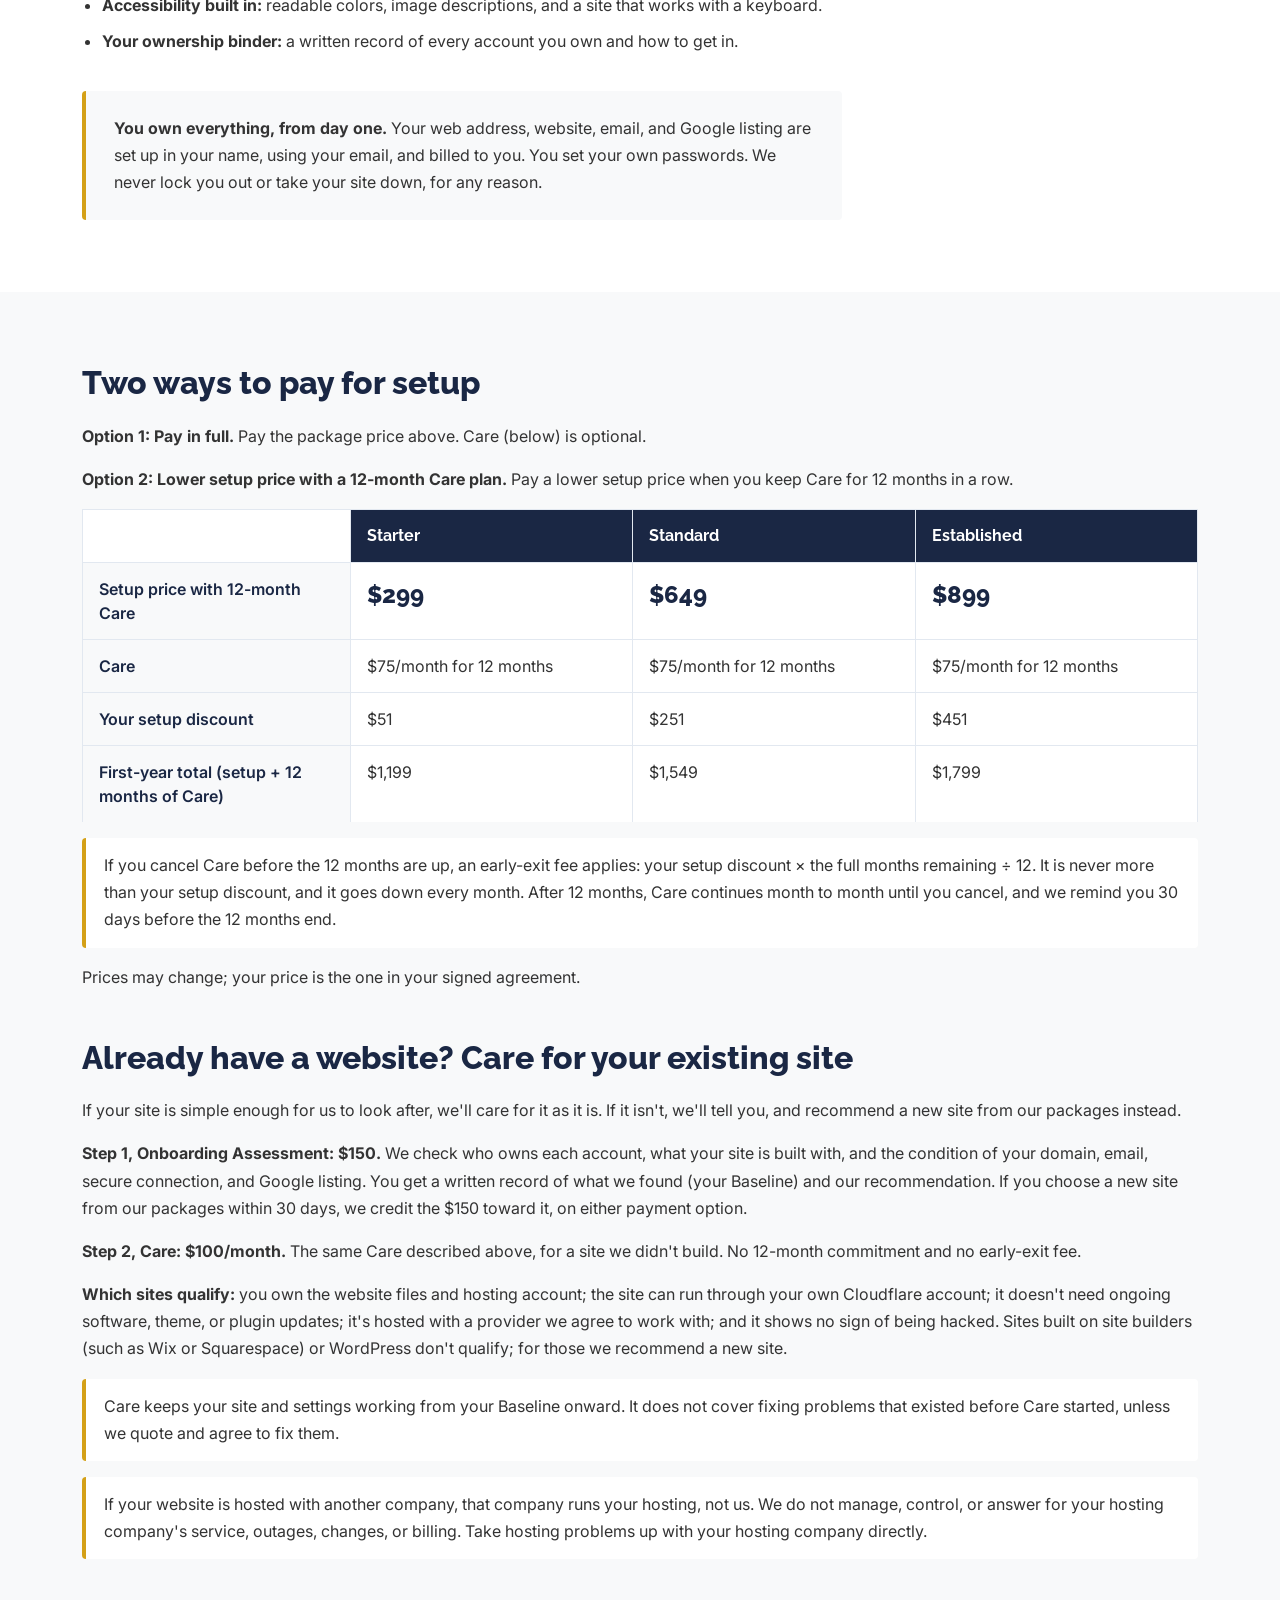
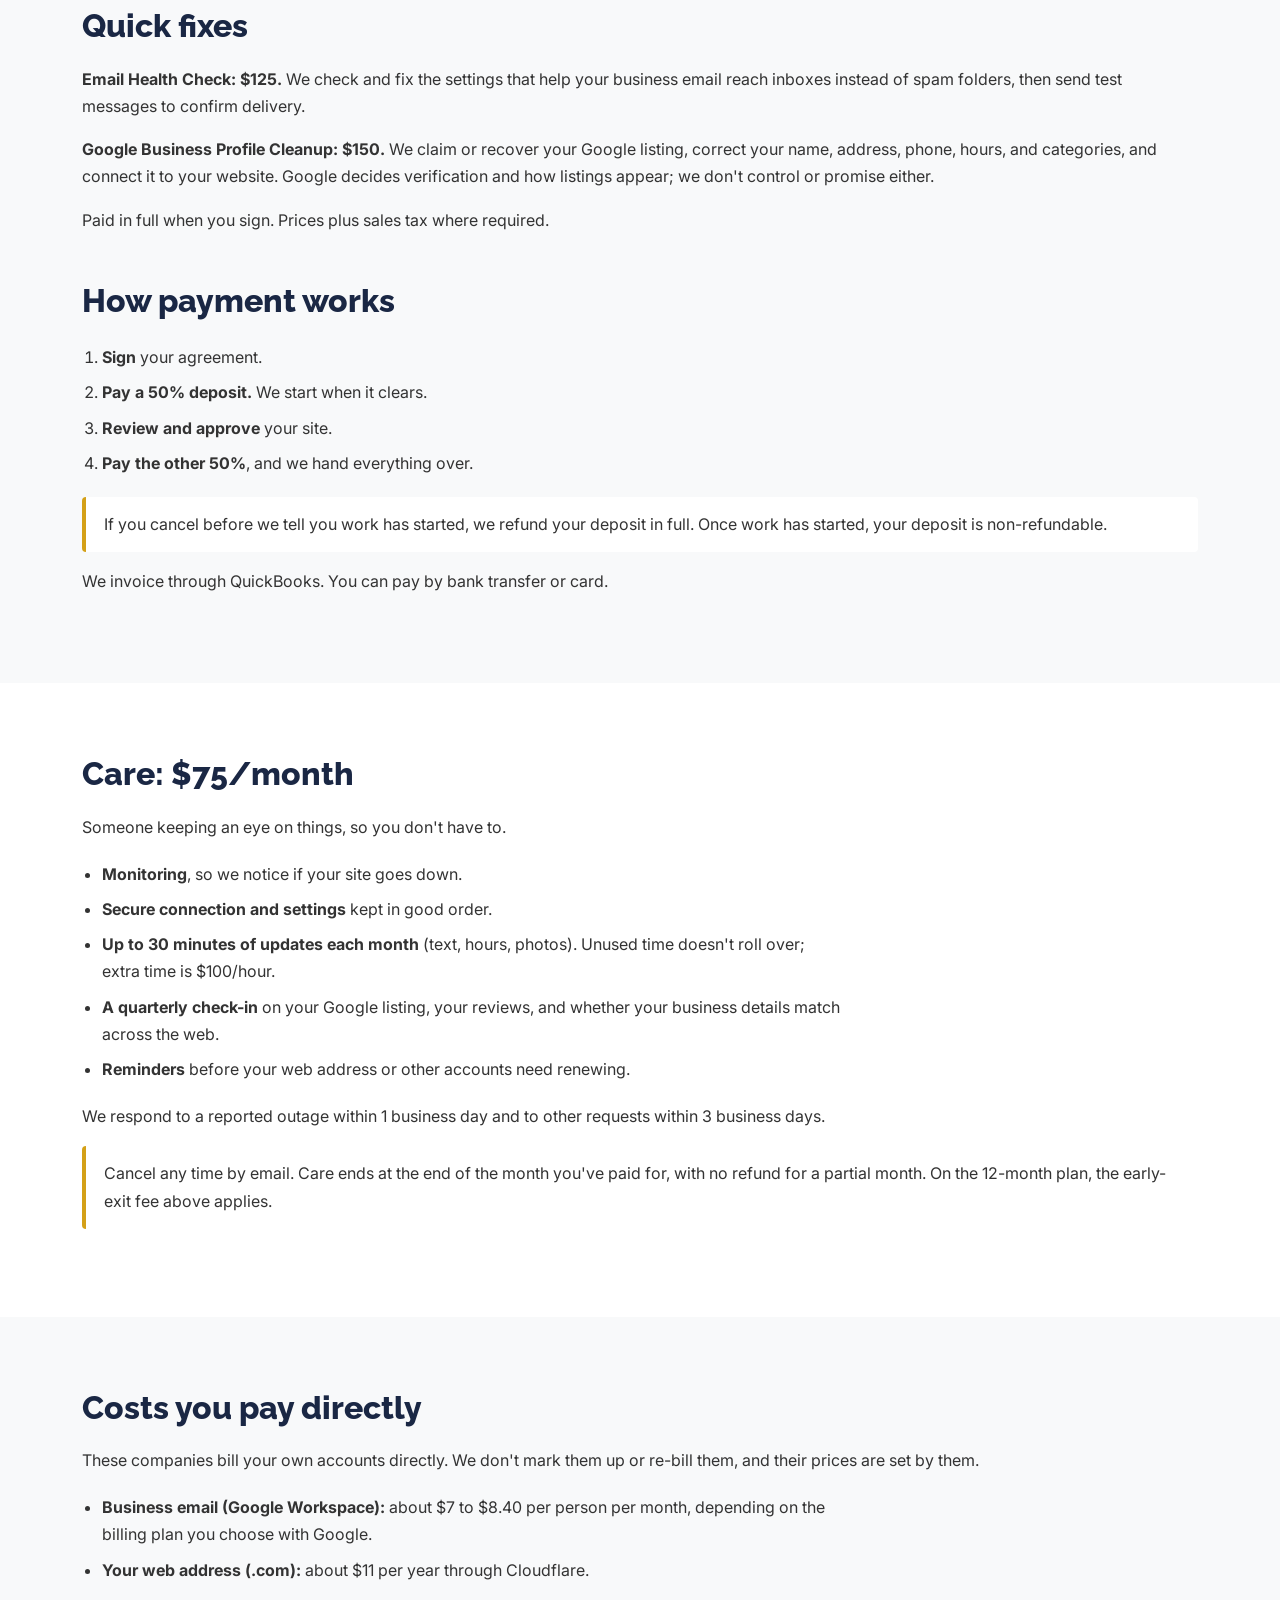
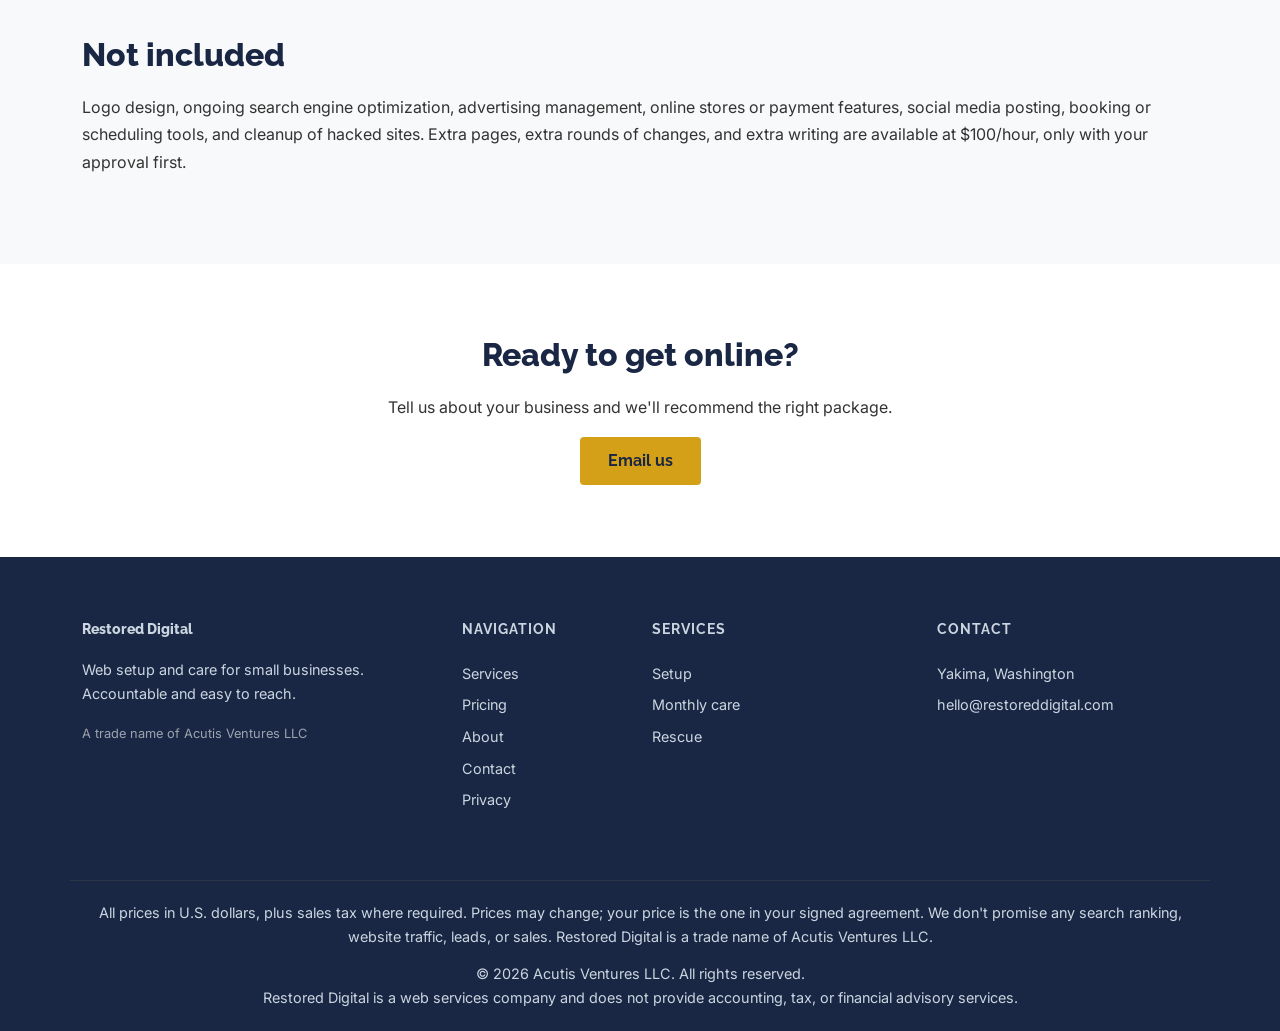
==== commit efd788a6: "Pricing page: credit applies on either payment option Per the pricing copy doc: add ", on either pay" ====
--- a/pricing.html
+++ b/pricing.html
@@ -169,7 +169,7 @@
           
 <h2 class="mt-5" id="existing-site">Already have a website? Care for your existing site</h2>
 <p>If your site is simple enough for us to look after, we'll care for it as it is. If it isn't, we'll tell you, and recommend a new site from our packages instead.</p>
-<p><strong>Step 1, Onboarding Assessment: $150.</strong> We check who owns each account, what your site is built with, and the condition of your domain, email, secure connection, and Google listing. You get a written record of what we found (your Baseline) and our recommendation. If you choose a new site from our packages within 30 days, we credit the $150 toward it.</p>
+<p><strong>Step 1, Onboarding Assessment: $150.</strong> We check who owns each account, what your site is built with, and the condition of your domain, email, secure connection, and Google listing. You get a written record of what we found (your Baseline) and our recommendation. If you choose a new site from our packages within 30 days, we credit the $150 toward it, on either payment option.</p>
 <p><strong>Step 2, Care: $100/month.</strong> The same Care described above, for a site we didn't build. No 12-month commitment and no early-exit fee.</p>
 <p><strong>Which sites qualify:</strong> you own the website files and hosting account; the site can run through your own Cloudflare account; it doesn't need ongoing software, theme, or plugin updates; it's hosted with a provider we agree to work with; and it shows no sign of being hacked. Sites built on site builders (such as Wix or Squarespace) or WordPress don't qualify; for those we recommend a new site.</p>
 <p class="price-legal">Care keeps your site and settings working from your Baseline onward. It does not cover fixing problems that existed before Care started, unless we quote and agree to fix them.</p>
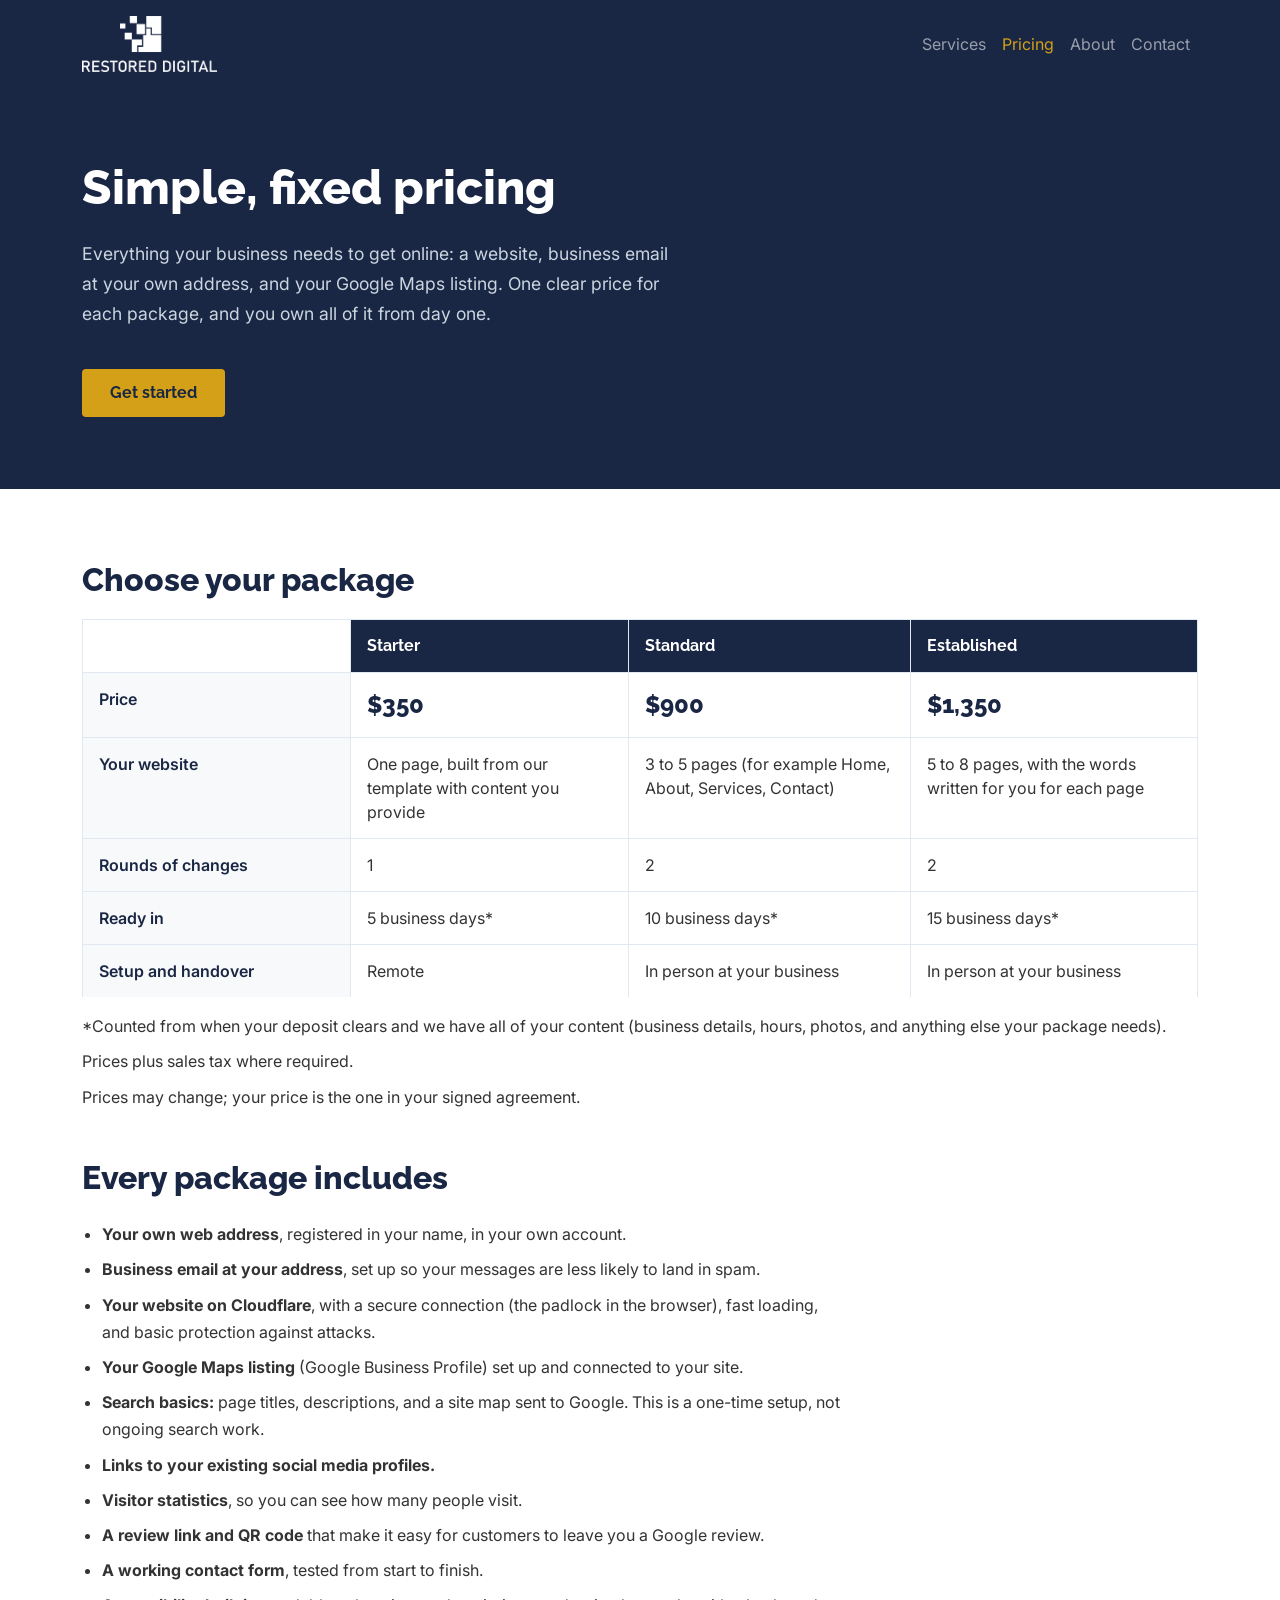
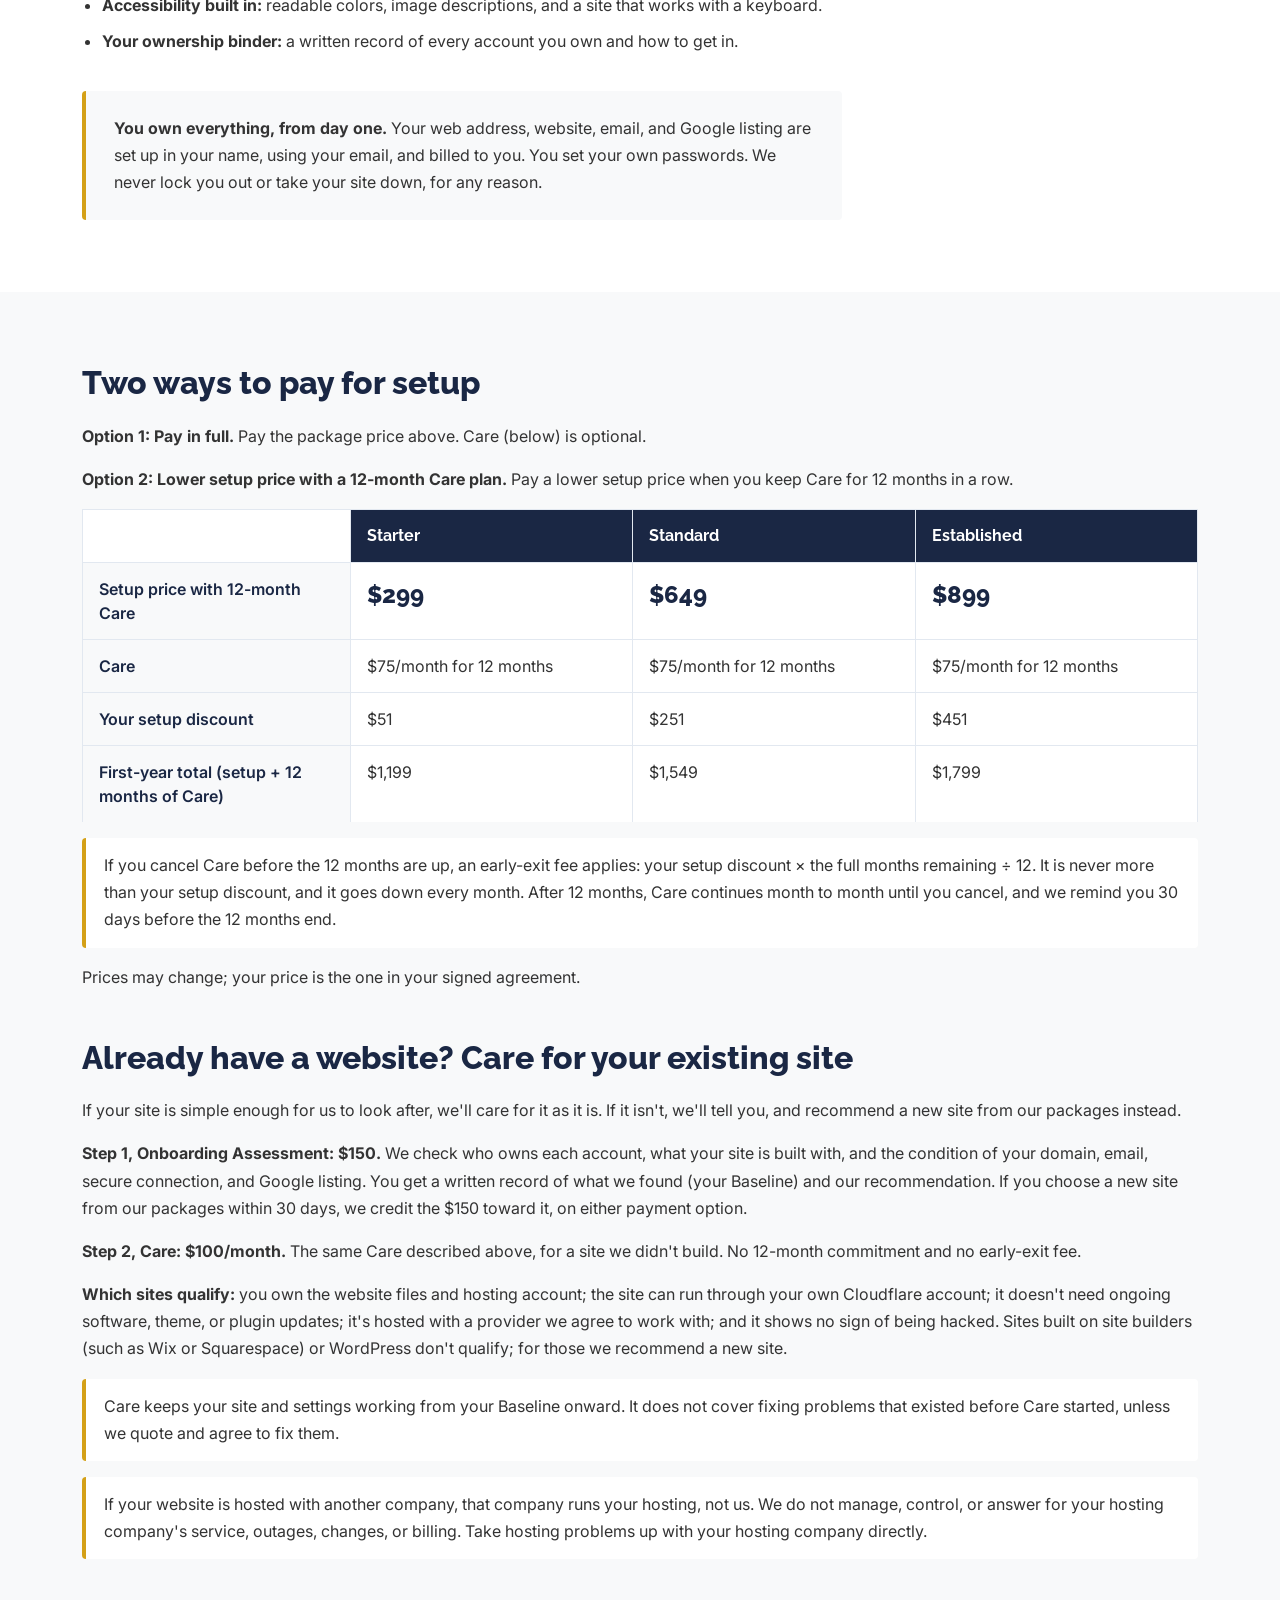
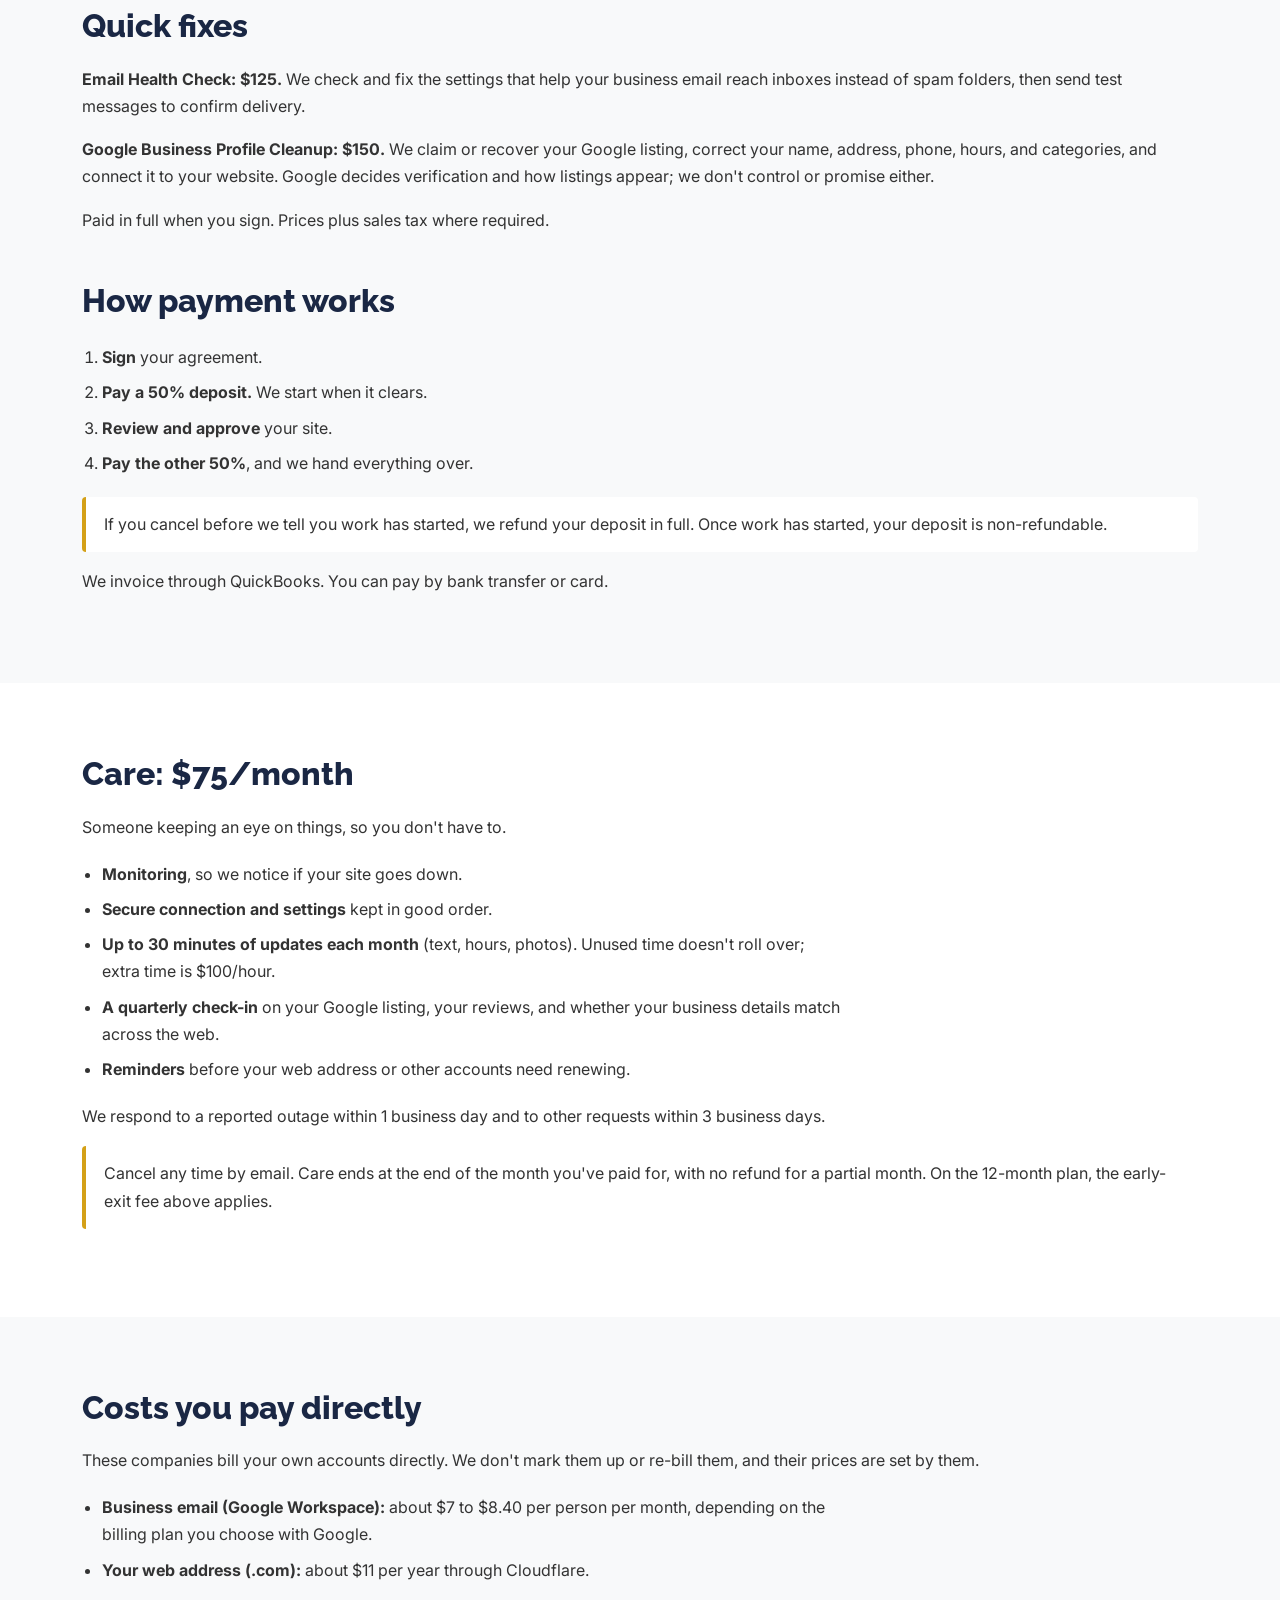
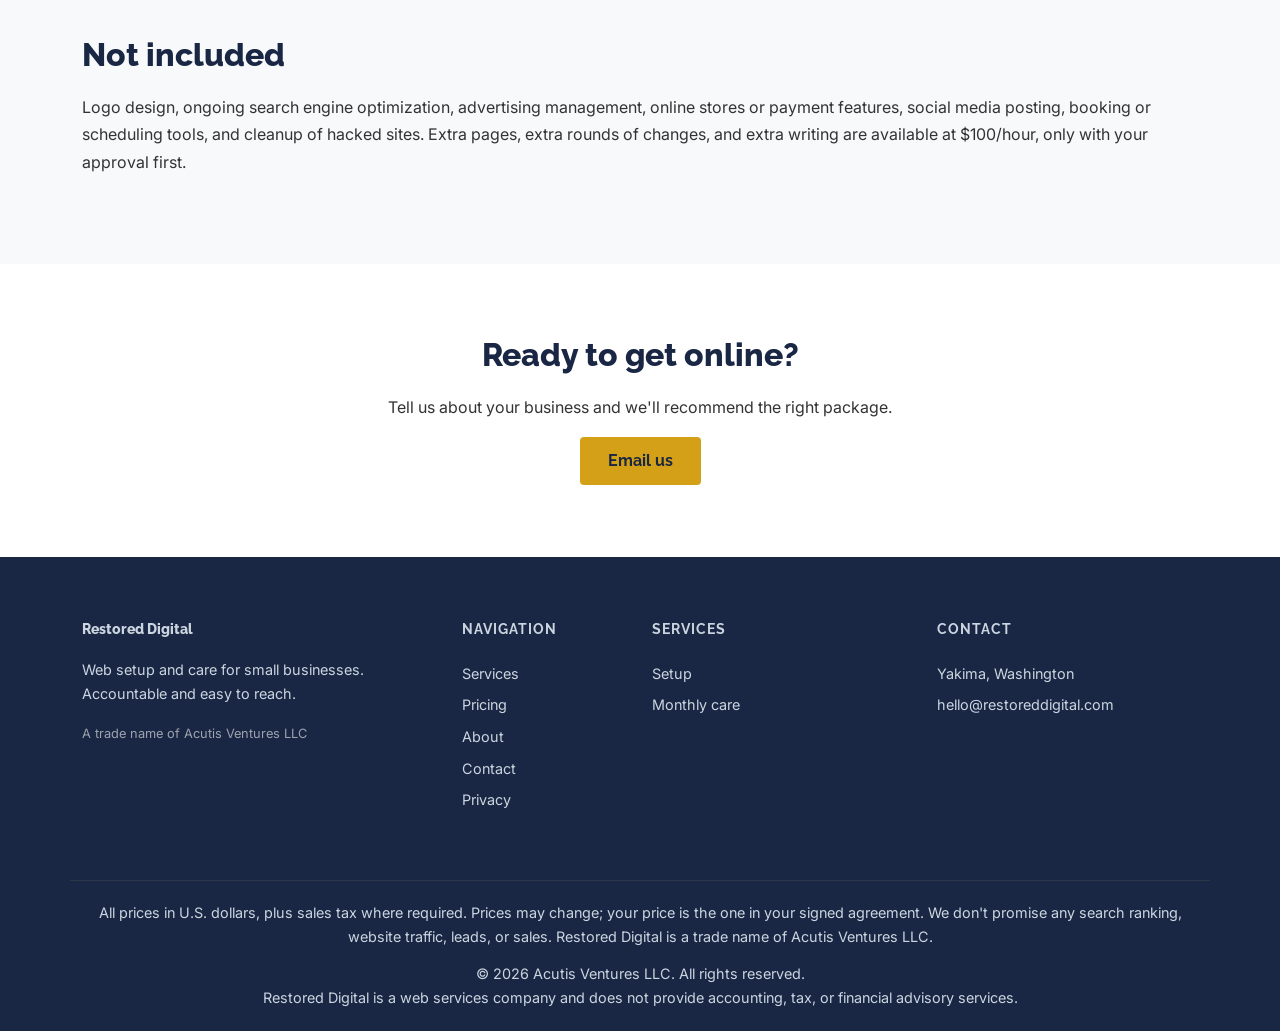
==== commit 21f536ef: "Remove Rescue from the site Rescue is not offered until insurance is bound. Removed the home page ca" ====
--- a/pricing.html
+++ b/pricing.html
@@ -255,7 +255,6 @@
             <ul class="footer-list">
               <li>Setup</li>
               <li>Monthly care</li>
-              <li>Rescue</li>
             </ul>
           </div>
           <div class="col-lg-3 col-md-4 mb-4">
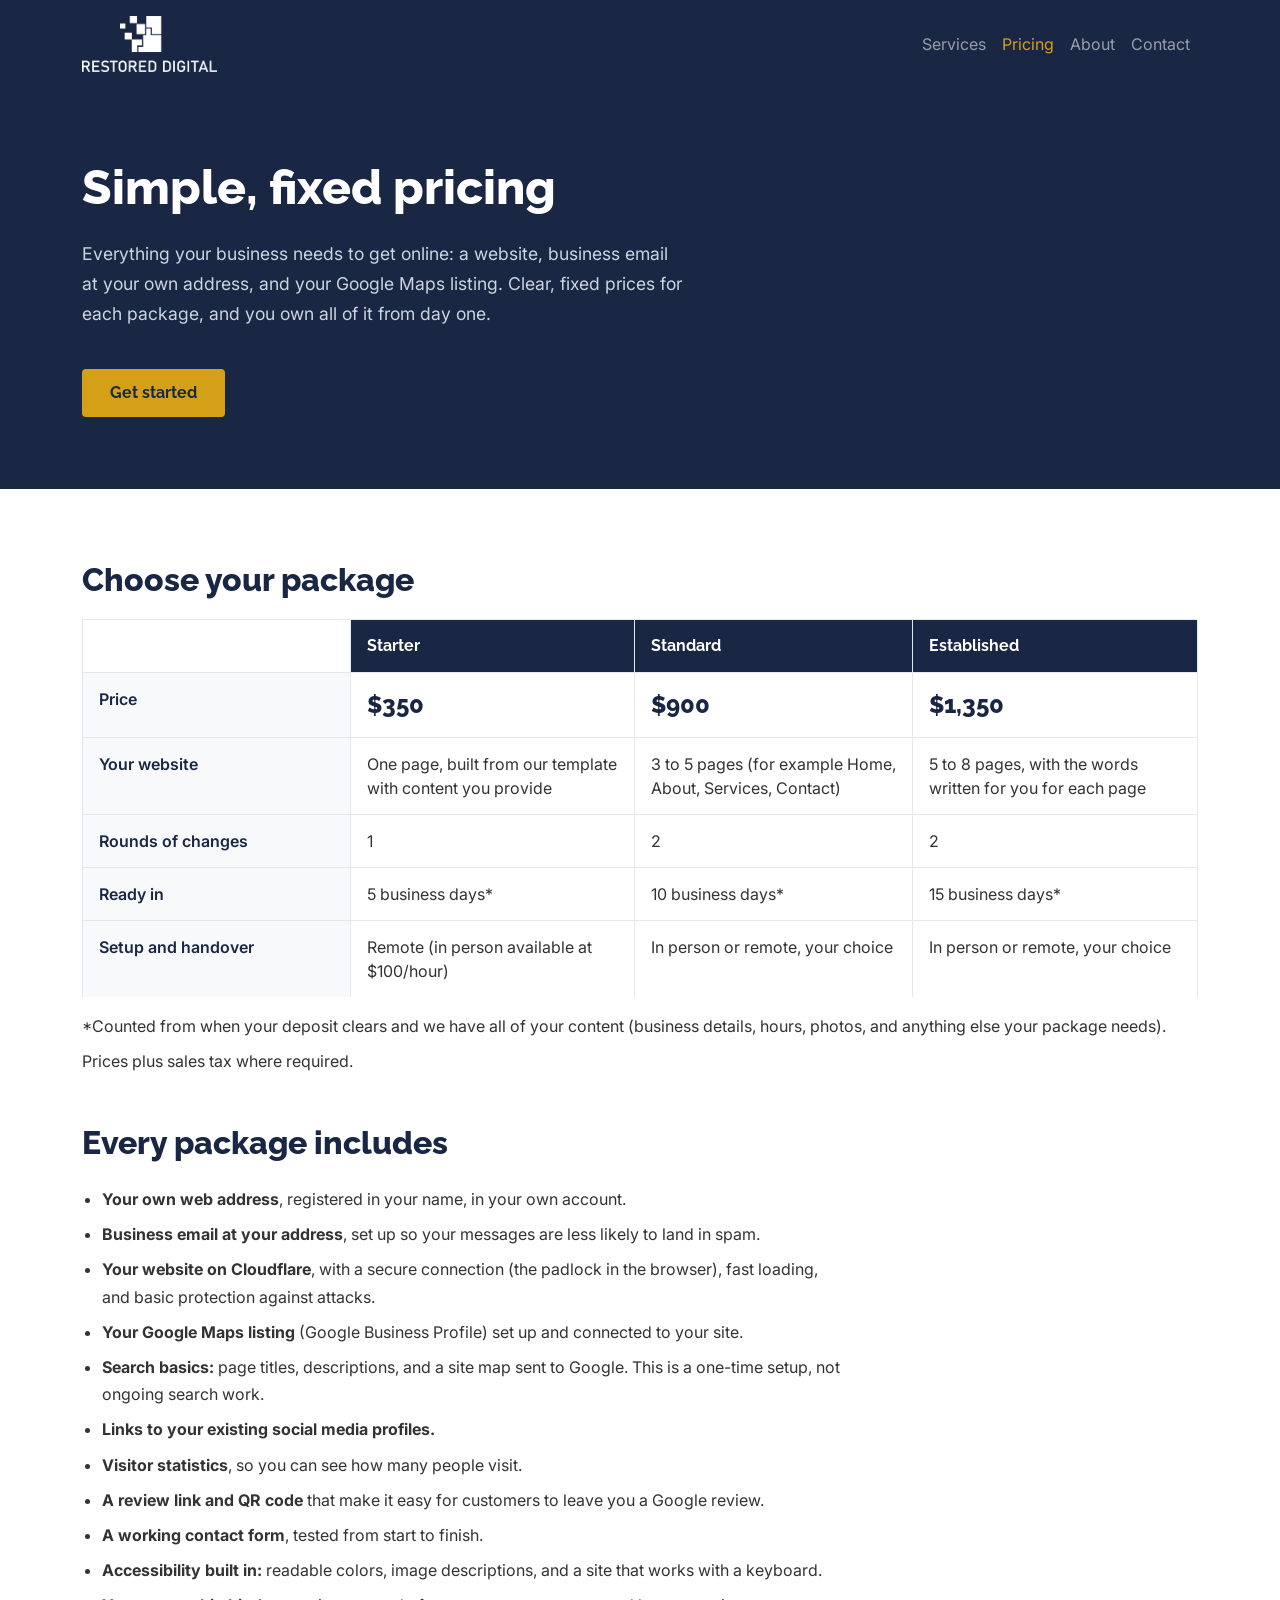
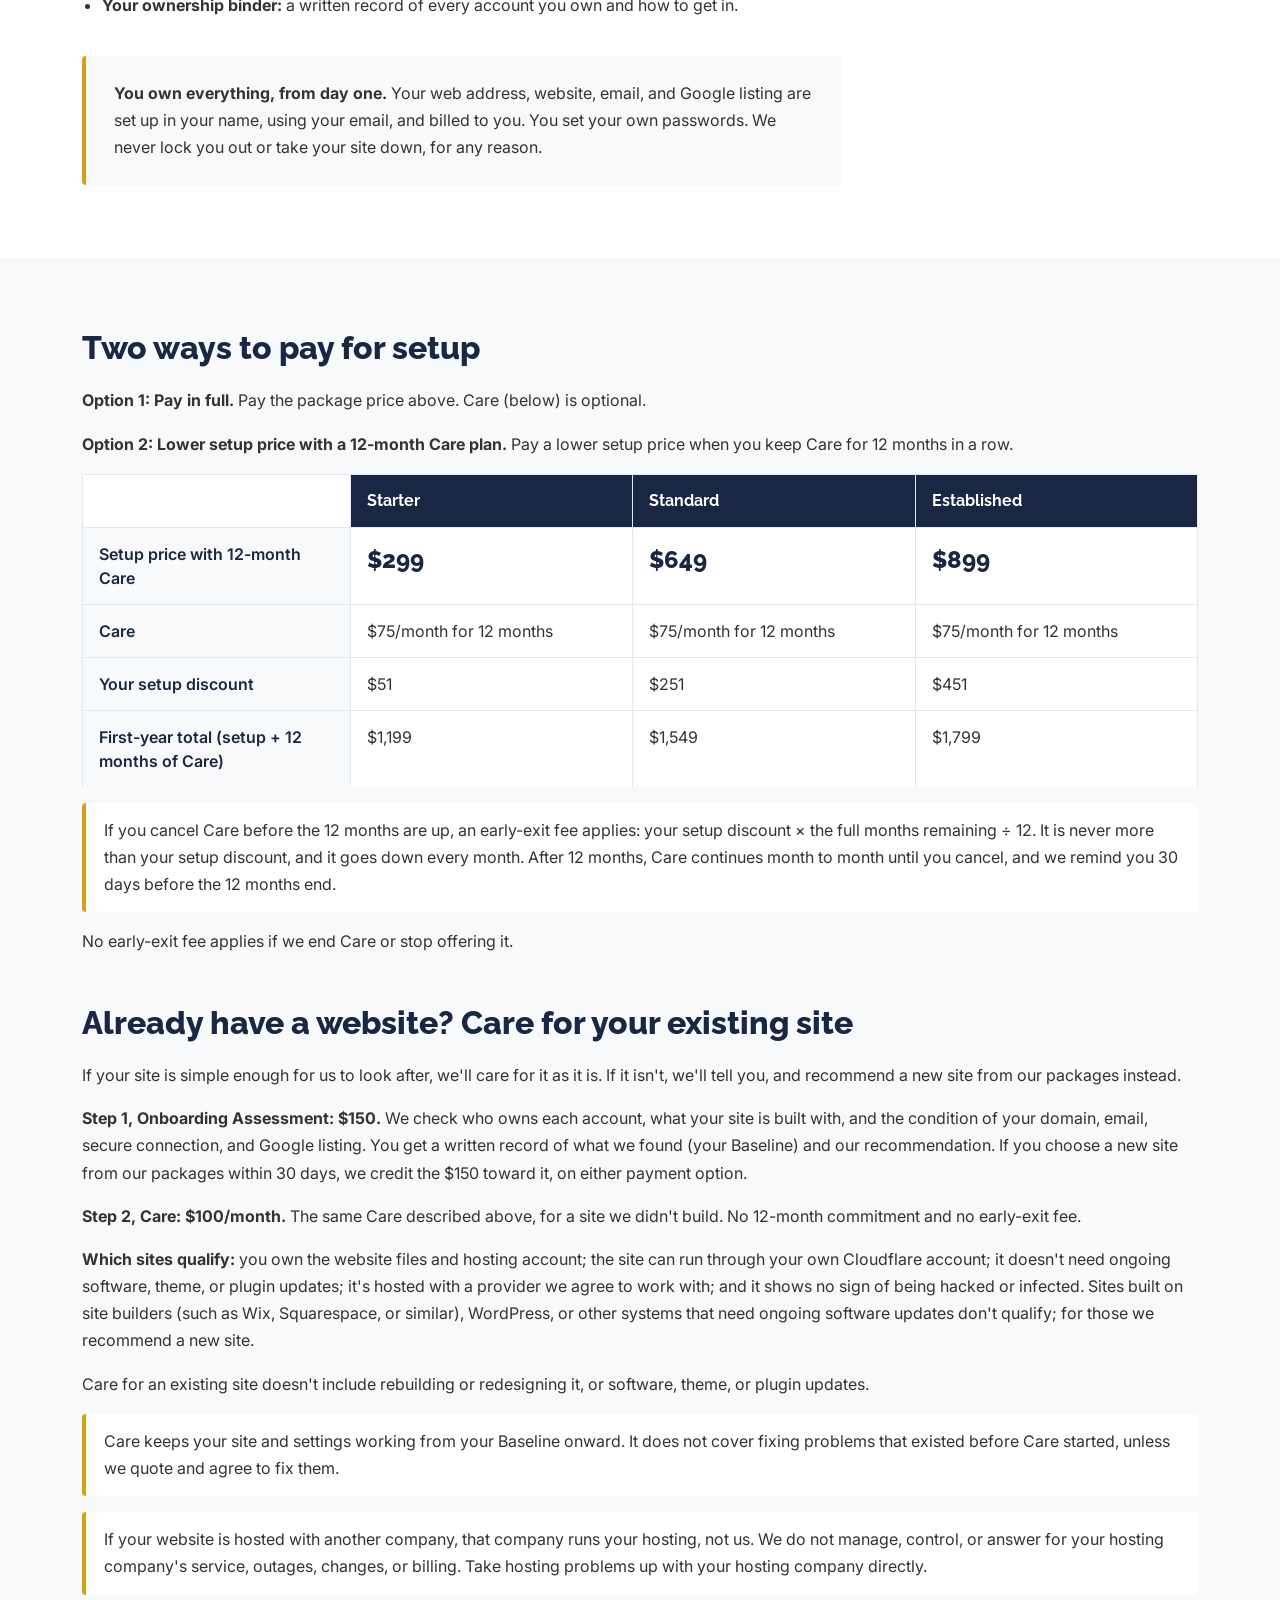
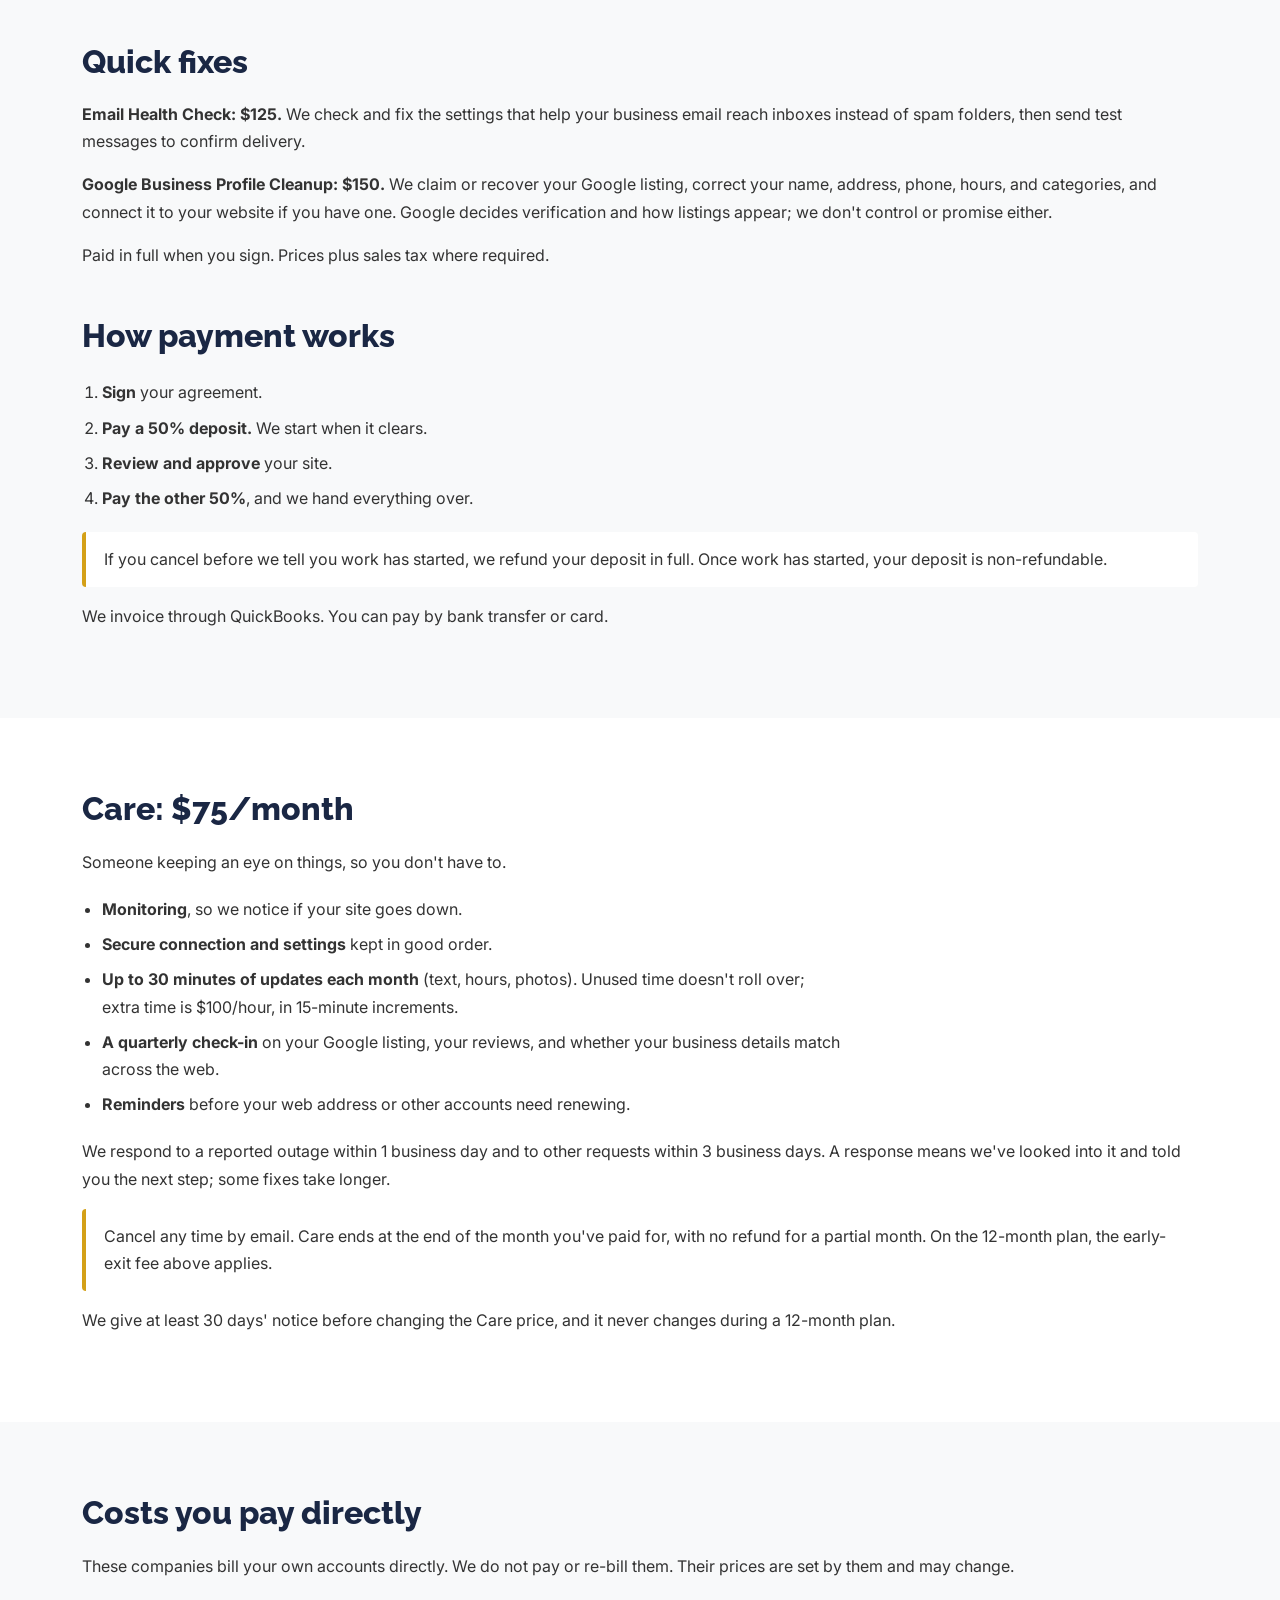
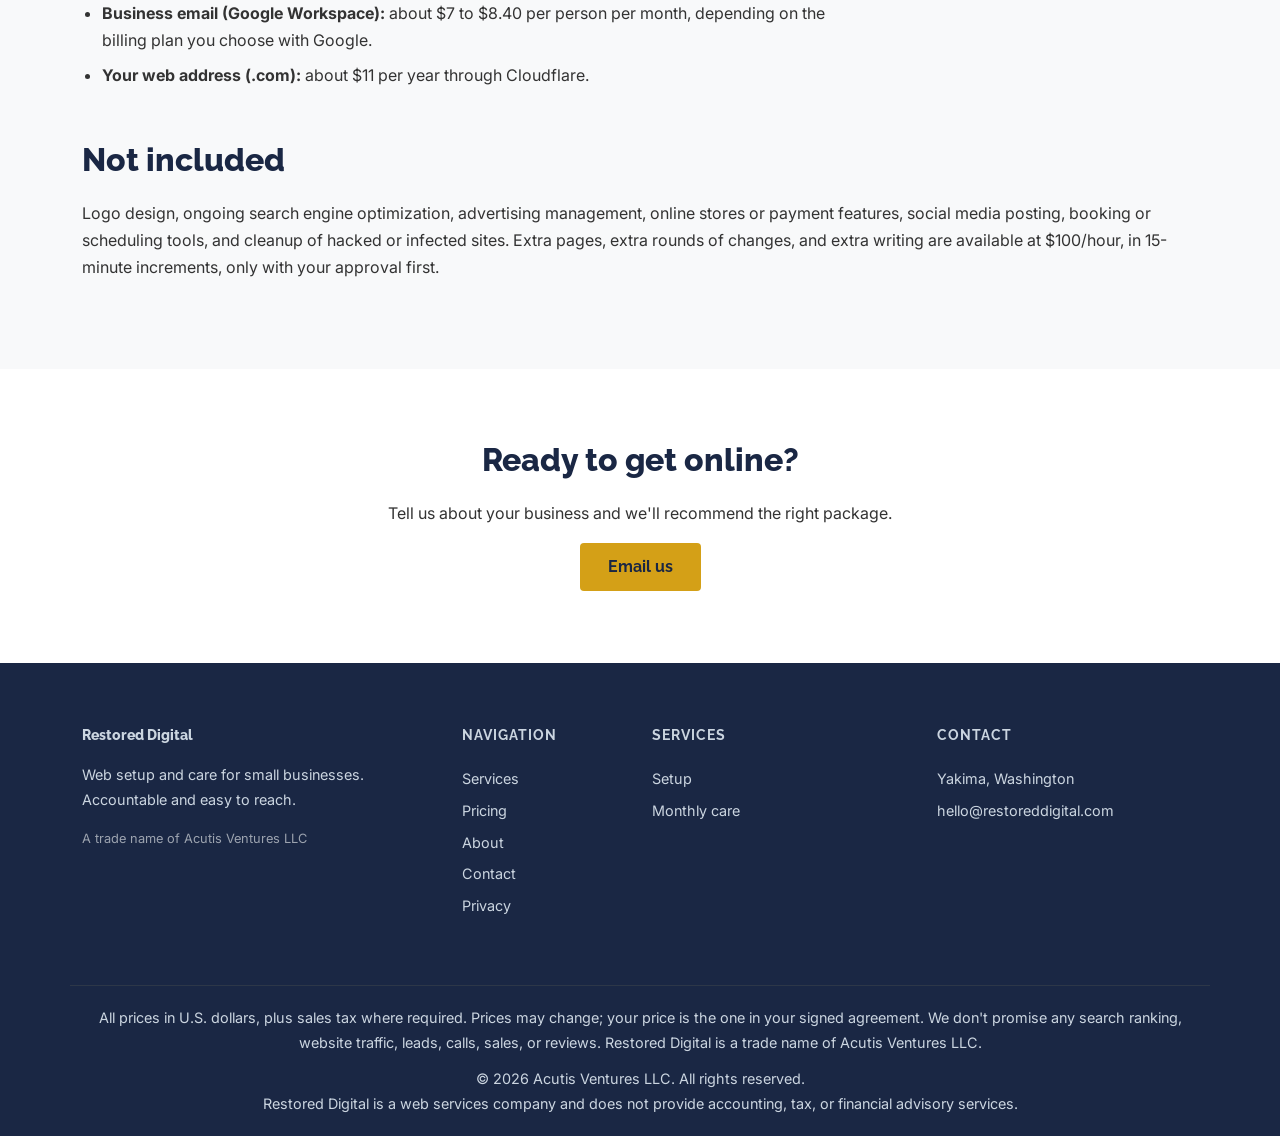
==== commit 4cc69d97: "Align site wording with the audit decisions Per the decisions recorded in the pricing copy doc (site" ====
--- a/pricing.html
+++ b/pricing.html
@@ -95,7 +95,7 @@
             <div class="col-lg-8">
               <h1>Simple, fixed pricing</h1>
               <p class="hero-sub">
-                Everything your business needs to get online: a website, business email at your own address, and your Google Maps listing. One clear price for each package, and you own all of it from day one.
+                Everything your business needs to get online: a website, business email at your own address, and your Google Maps listing. Clear, fixed prices for each package, and you own all of it from day one.
               </p>
               <a href="mailto:hello@restoreddigital.com" class="btn btn-gold">Get started</a>
             </div>
@@ -116,13 +116,12 @@
       <tr><th scope="row">Your website</th><td>One page, built from our template with content you provide</td><td>3 to 5 pages (for example Home, About, Services, Contact)</td><td>5 to 8 pages, with the words written for you for each page</td></tr>
       <tr><th scope="row">Rounds of changes</th><td>1</td><td>2</td><td>2</td></tr>
       <tr><th scope="row">Ready in</th><td>5 business days*</td><td>10 business days*</td><td>15 business days*</td></tr>
-      <tr><th scope="row">Setup and handover</th><td>Remote</td><td>In person at your business</td><td>In person at your business</td></tr>
+      <tr><th scope="row">Setup and handover</th><td>Remote (in person available at $100/hour)</td><td>In person or remote, your choice</td><td>In person or remote, your choice</td></tr>
     </tbody>
   </table>
 </div>
 <p class="price-note">*Counted from when your deposit clears and we have all of your content (business details, hours, photos, and anything else your package needs).</p>
 <p class="price-note">Prices plus sales tax where required.</p>
-<p class="price-note">Prices may change; your price is the one in your signed agreement.</p>
 
           <h2 class="mt-5">Every package includes</h2>
           <ul class="include-list">
@@ -164,21 +163,22 @@
   </table>
 </div>
 <p class="price-legal">If you cancel Care before the 12 months are up, an early-exit fee applies: your setup discount × the full months remaining ÷ 12. It is never more than your setup discount, and it goes down every month. After 12 months, Care continues month to month until you cancel, and we remind you 30 days before the 12 months end.</p>
-<p class="price-note">Prices may change; your price is the one in your signed agreement.</p>
+<p class="price-note">No early-exit fee applies if we end Care or stop offering it.</p>
 
           
 <h2 class="mt-5" id="existing-site">Already have a website? Care for your existing site</h2>
 <p>If your site is simple enough for us to look after, we'll care for it as it is. If it isn't, we'll tell you, and recommend a new site from our packages instead.</p>
 <p><strong>Step 1, Onboarding Assessment: $150.</strong> We check who owns each account, what your site is built with, and the condition of your domain, email, secure connection, and Google listing. You get a written record of what we found (your Baseline) and our recommendation. If you choose a new site from our packages within 30 days, we credit the $150 toward it, on either payment option.</p>
 <p><strong>Step 2, Care: $100/month.</strong> The same Care described above, for a site we didn't build. No 12-month commitment and no early-exit fee.</p>
-<p><strong>Which sites qualify:</strong> you own the website files and hosting account; the site can run through your own Cloudflare account; it doesn't need ongoing software, theme, or plugin updates; it's hosted with a provider we agree to work with; and it shows no sign of being hacked. Sites built on site builders (such as Wix or Squarespace) or WordPress don't qualify; for those we recommend a new site.</p>
+<p><strong>Which sites qualify:</strong> you own the website files and hosting account; the site can run through your own Cloudflare account; it doesn't need ongoing software, theme, or plugin updates; it's hosted with a provider we agree to work with; and it shows no sign of being hacked or infected. Sites built on site builders (such as Wix, Squarespace, or similar), WordPress, or other systems that need ongoing software updates don't qualify; for those we recommend a new site.</p>
+<p>Care for an existing site doesn't include rebuilding or redesigning it, or software, theme, or plugin updates.</p>
 <p class="price-legal">Care keeps your site and settings working from your Baseline onward. It does not cover fixing problems that existed before Care started, unless we quote and agree to fix them.</p>
 <p class="price-legal">If your website is hosted with another company, that company runs your hosting, not us. We do not manage, control, or answer for your hosting company's service, outages, changes, or billing. Take hosting problems up with your hosting company directly.</p>
 
           
 <h2 class="mt-5" id="quick-fixes">Quick fixes</h2>
 <p><strong>Email Health Check: $125.</strong> We check and fix the settings that help your business email reach inboxes instead of spam folders, then send test messages to confirm delivery.</p>
-<p><strong>Google Business Profile Cleanup: $150.</strong> We claim or recover your Google listing, correct your name, address, phone, hours, and categories, and connect it to your website. Google decides verification and how listings appear; we don't control or promise either.</p>
+<p><strong>Google Business Profile Cleanup: $150.</strong> We claim or recover your Google listing, correct your name, address, phone, hours, and categories, and connect it to your website if you have one. Google decides verification and how listings appear; we don't control or promise either.</p>
 <p>Paid in full when you sign. Prices plus sales tax where required.</p>
 
           <h2 class="mt-5">How payment works</h2>
@@ -200,26 +200,27 @@
           <ul class="include-list">
             <li><strong>Monitoring</strong>, so we notice if your site goes down.</li>
             <li><strong>Secure connection and settings</strong> kept in good order.</li>
-            <li><strong>Up to 30 minutes of updates each month</strong> (text, hours, photos). Unused time doesn't roll over; extra time is $100/hour.</li>
+            <li><strong>Up to 30 minutes of updates each month</strong> (text, hours, photos). Unused time doesn't roll over; extra time is $100/hour, in 15-minute increments.</li>
             <li><strong>A quarterly check-in</strong> on your Google listing, your reviews, and whether your business details match across the web.</li>
             <li><strong>Reminders</strong> before your web address or other accounts need renewing.</li>
           </ul>
-          <p>We respond to a reported outage within 1 business day and to other requests within 3 business days.</p>
+          <p>We respond to a reported outage within 1 business day and to other requests within 3 business days. A response means we've looked into it and told you the next step; some fixes take longer.</p>
           <p class="price-legal">Cancel any time by email. Care ends at the end of the month you've paid for, with no refund for a partial month. On the 12-month plan, the early-exit fee above applies.</p>
+          <p>We give at least 30 days' notice before changing the Care price, and it never changes during a 12-month plan.</p>
         </div>
       </section>
 
       <section class="price-section alt" id="extras">
         <div class="container">
           <h2>Costs you pay directly</h2>
-          <p>These companies bill your own accounts directly. We don't mark them up or re-bill them, and their prices are set by them.</p>
+          <p>These companies bill your own accounts directly. We do not pay or re-bill them. Their prices are set by them and may change.</p>
           <ul class="include-list">
             <li><strong>Business email (Google Workspace):</strong> about $7 to $8.40 per person per month, depending on the billing plan you choose with Google.</li>
             <li><strong>Your web address (.com):</strong> about $11 per year through Cloudflare.</li>
           </ul>
 
           <h2 class="mt-5">Not included</h2>
-          <p>Logo design, ongoing search engine optimization, advertising management, online stores or payment features, social media posting, booking or scheduling tools, and cleanup of hacked sites. Extra pages, extra rounds of changes, and extra writing are available at $100/hour, only with your approval first.</p>
+          <p>Logo design, ongoing search engine optimization, advertising management, online stores or payment features, social media posting, booking or scheduling tools, and cleanup of hacked or infected sites. Extra pages, extra rounds of changes, and extra writing are available at $100/hour, in 15-minute increments, only with your approval first.</p>
         </div>
       </section>
 
@@ -267,7 +268,7 @@
         </div>
         <div class="row footer-bottom">
           <div class="col text-center">
-            <p class="price-fineprint">All prices in U.S. dollars, plus sales tax where required. Prices may change; your price is the one in your signed agreement. We don't promise any search ranking, website traffic, leads, or sales. Restored Digital is a trade name of Acutis Ventures LLC.</p>
+            <p class="price-fineprint">All prices in U.S. dollars, plus sales tax where required. Prices may change; your price is the one in your signed agreement. We don't promise any search ranking, website traffic, leads, calls, sales, or reviews. Restored Digital is a trade name of Acutis Ventures LLC.</p>
             <p>&copy; 2026 Acutis Ventures LLC. All rights reserved.</p>
             <p class="footer-disclaimer">
               Restored Digital is a web services company and does not provide accounting, tax, or financial advisory services.
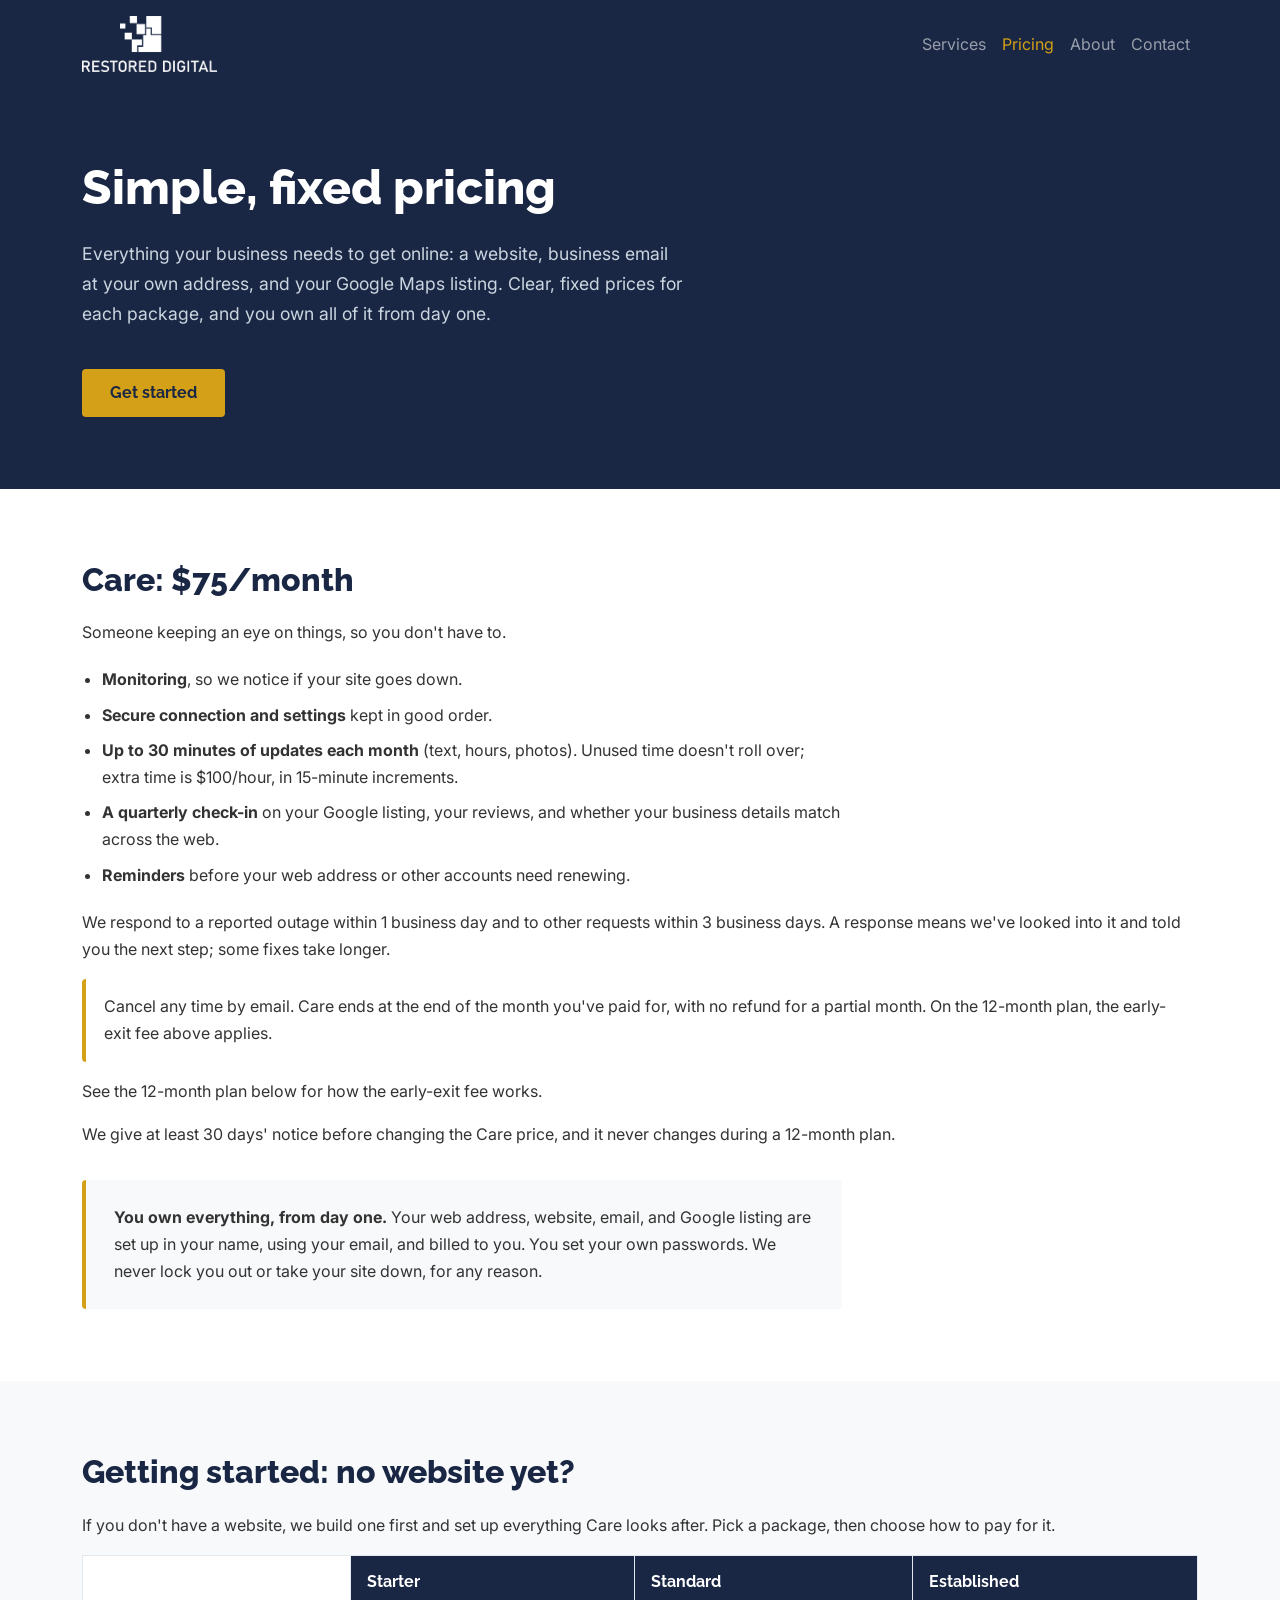
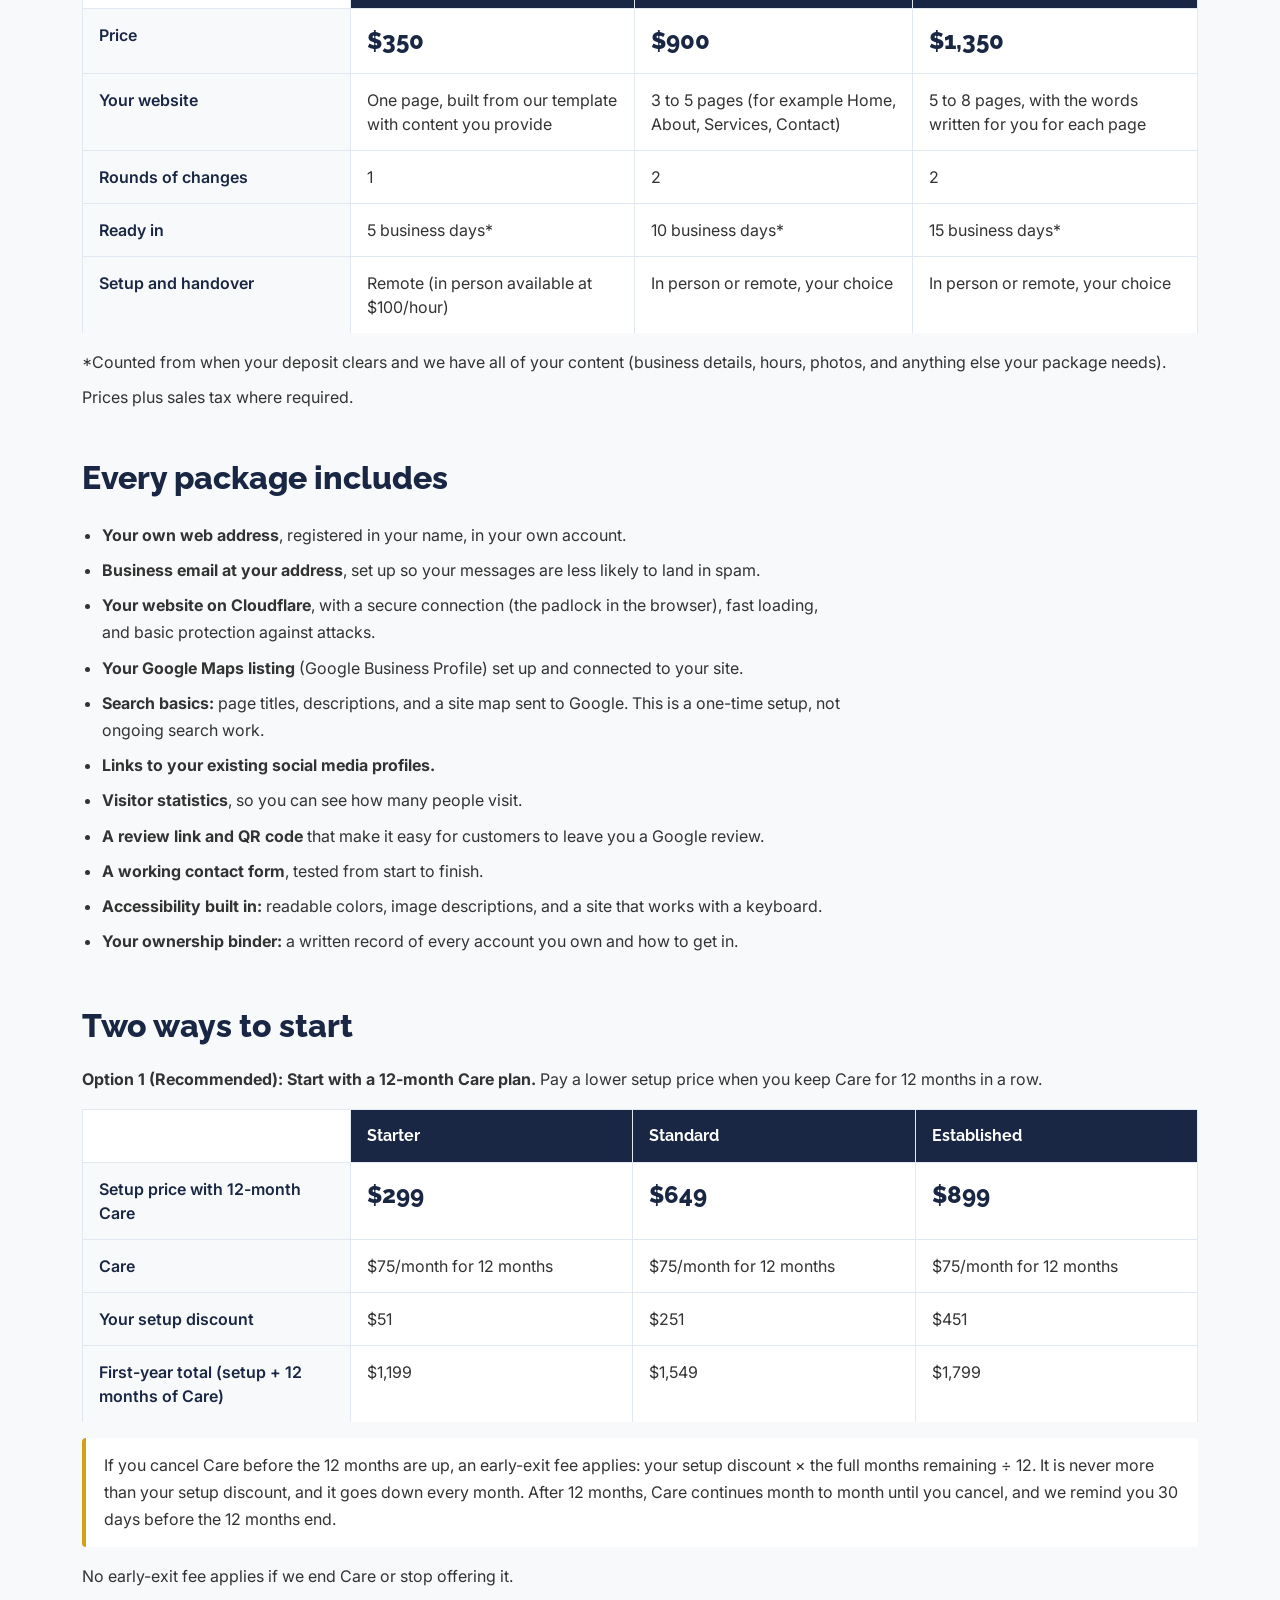
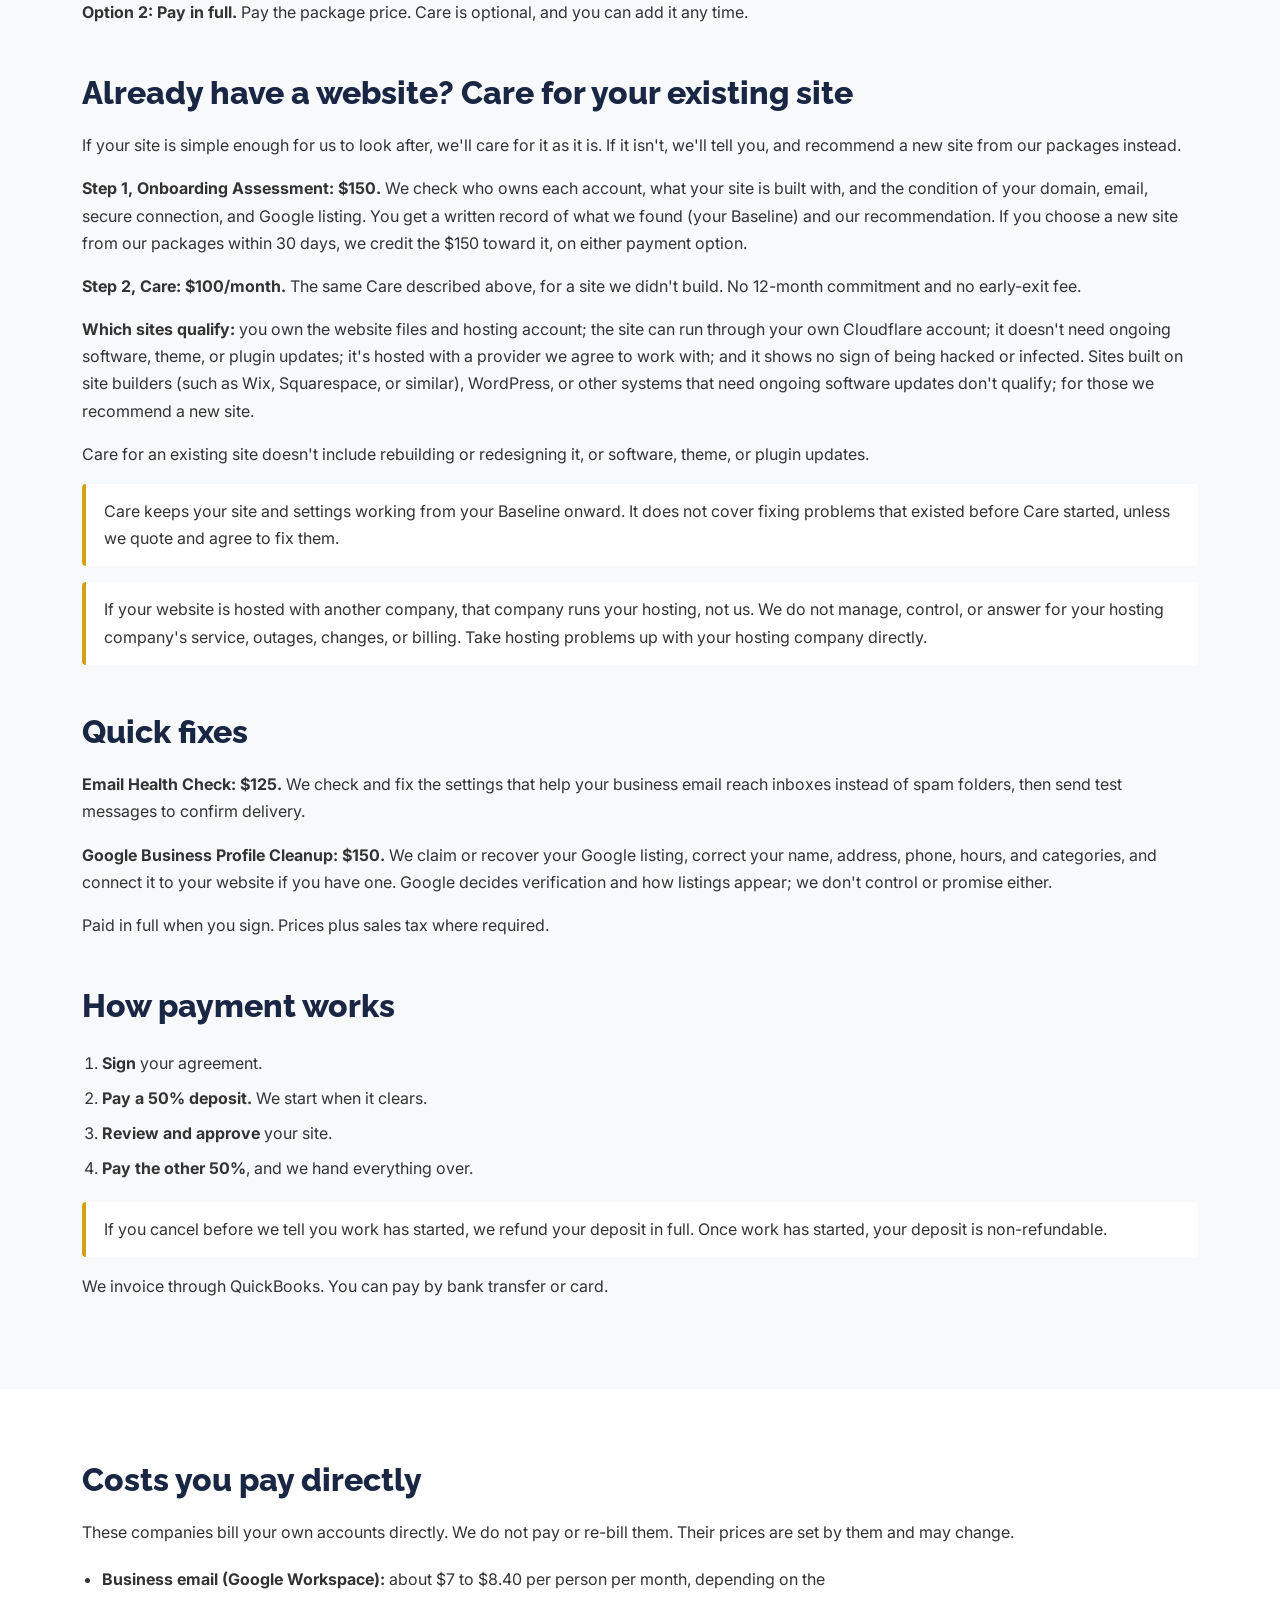
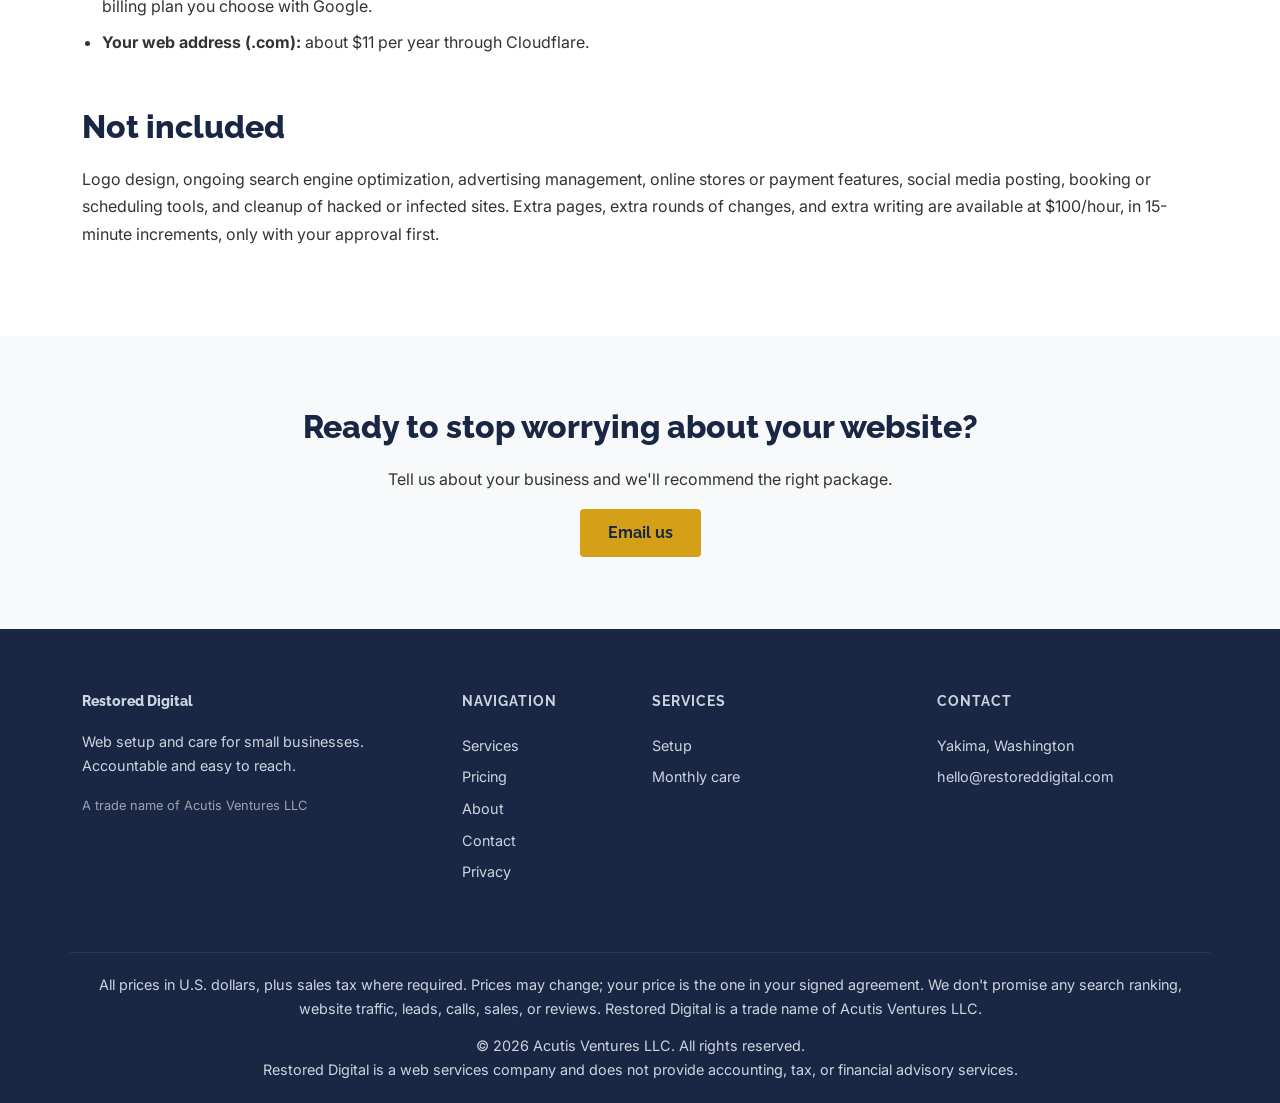
==== commit 18a3c9a6: "Pricing page: Care-first section order Per the v2 Care-first copy tab and the owner's answer on "des" ====
--- a/pricing.html
+++ b/pricing.html
@@ -103,9 +103,31 @@
         </div>
       </section>
 
-      <section class="price-section" id="packages">
-        <div class="container">
-          <h2>Choose your package</h2>
+      <section class="price-section" id="care">
+        <div class="container">
+          <h2>Care: $75/month</h2>
+          <p>Someone keeping an eye on things, so you don't have to.</p>
+          <ul class="include-list">
+            <li><strong>Monitoring</strong>, so we notice if your site goes down.</li>
+            <li><strong>Secure connection and settings</strong> kept in good order.</li>
+            <li><strong>Up to 30 minutes of updates each month</strong> (text, hours, photos). Unused time doesn't roll over; extra time is $100/hour, in 15-minute increments.</li>
+            <li><strong>A quarterly check-in</strong> on your Google listing, your reviews, and whether your business details match across the web.</li>
+            <li><strong>Reminders</strong> before your web address or other accounts need renewing.</li>
+          </ul>
+          <p>We respond to a reported outage within 1 business day and to other requests within 3 business days. A response means we've looked into it and told you the next step; some fixes take longer.</p>
+          <p class="price-legal">Cancel any time by email. Care ends at the end of the month you've paid for, with no refund for a partial month. On the 12-month plan, the early-exit fee above applies.</p>
+          <p>See the 12-month plan below for how the early-exit fee works.</p>
+          <p>We give at least 30 days' notice before changing the Care price, and it never changes during a 12-month plan.</p>
+          <div class="callout">
+            <strong>You own everything, from day one.</strong> Your web address, website, email, and Google listing are set up in your name, using your email, and billed to you. You set your own passwords. We never lock you out or take your site down, for any reason.
+          </div>
+        </div>
+      </section>
+
+      <section class="price-section alt" id="getting-started">
+        <div class="container">
+          <h2>Getting started: no website yet?</h2>
+          <p>If you don't have a website, we build one first and set up everything Care looks after. Pick a package, then choose how to pay for it.</p>
           
 <div class="table-responsive">
   <table class="price-table">
@@ -138,17 +160,8 @@
             <li><strong>Your ownership binder:</strong> a written record of every account you own and how to get in.</li>
           </ul>
 
-          <div class="callout">
-            <strong>You own everything, from day one.</strong> Your web address, website, email, and Google listing are set up in your name, using your email, and billed to you. You set your own passwords. We never lock you out or take your site down, for any reason.
-          </div>
-        </div>
-      </section>
-
-      <section class="price-section alt" id="payment">
-        <div class="container">
-          <h2>Two ways to pay for setup</h2>
-          <p><strong>Option 1: Pay in full.</strong> Pay the package price above. Care (below) is optional.</p>
-          <p><strong>Option 2: Lower setup price with a 12-month Care plan.</strong> Pay a lower setup price when you keep Care for 12 months in a row.</p>
+          <h2 class="mt-5">Two ways to start</h2>
+          <p><strong>Option 1 (Recommended): Start with a 12-month Care plan.</strong> Pay a lower setup price when you keep Care for 12 months in a row.</p>
           
 <div class="table-responsive">
   <table class="price-table">
@@ -164,6 +177,7 @@
 </div>
 <p class="price-legal">If you cancel Care before the 12 months are up, an early-exit fee applies: your setup discount × the full months remaining ÷ 12. It is never more than your setup discount, and it goes down every month. After 12 months, Care continues month to month until you cancel, and we remind you 30 days before the 12 months end.</p>
 <p class="price-note">No early-exit fee applies if we end Care or stop offering it.</p>
+          <p><strong>Option 2: Pay in full.</strong> Pay the package price. Care is optional, and you can add it any time.</p>
 
           
 <h2 class="mt-5" id="existing-site">Already have a website? Care for your existing site</h2>
@@ -193,24 +207,7 @@
         </div>
       </section>
 
-      <section class="price-section" id="care">
-        <div class="container">
-          <h2>Care: $75/month</h2>
-          <p>Someone keeping an eye on things, so you don't have to.</p>
-          <ul class="include-list">
-            <li><strong>Monitoring</strong>, so we notice if your site goes down.</li>
-            <li><strong>Secure connection and settings</strong> kept in good order.</li>
-            <li><strong>Up to 30 minutes of updates each month</strong> (text, hours, photos). Unused time doesn't roll over; extra time is $100/hour, in 15-minute increments.</li>
-            <li><strong>A quarterly check-in</strong> on your Google listing, your reviews, and whether your business details match across the web.</li>
-            <li><strong>Reminders</strong> before your web address or other accounts need renewing.</li>
-          </ul>
-          <p>We respond to a reported outage within 1 business day and to other requests within 3 business days. A response means we've looked into it and told you the next step; some fixes take longer.</p>
-          <p class="price-legal">Cancel any time by email. Care ends at the end of the month you've paid for, with no refund for a partial month. On the 12-month plan, the early-exit fee above applies.</p>
-          <p>We give at least 30 days' notice before changing the Care price, and it never changes during a 12-month plan.</p>
-        </div>
-      </section>
-
-      <section class="price-section alt" id="extras">
+      <section class="price-section" id="extras">
         <div class="container">
           <h2>Costs you pay directly</h2>
           <p>These companies bill your own accounts directly. We do not pay or re-bill them. Their prices are set by them and may change.</p>
@@ -224,9 +221,9 @@
         </div>
       </section>
 
-      <section class="price-section" id="cta">
+      <section class="price-section alt" id="cta">
         <div class="container text-center">
-          <h2>Ready to get online?</h2>
+          <h2>Ready to stop worrying about your website?</h2>
           <p>Tell us about your business and we'll recommend the right package.</p>
           <a href="mailto:hello@restoreddigital.com" class="btn btn-gold">Email us</a>
         </div>
